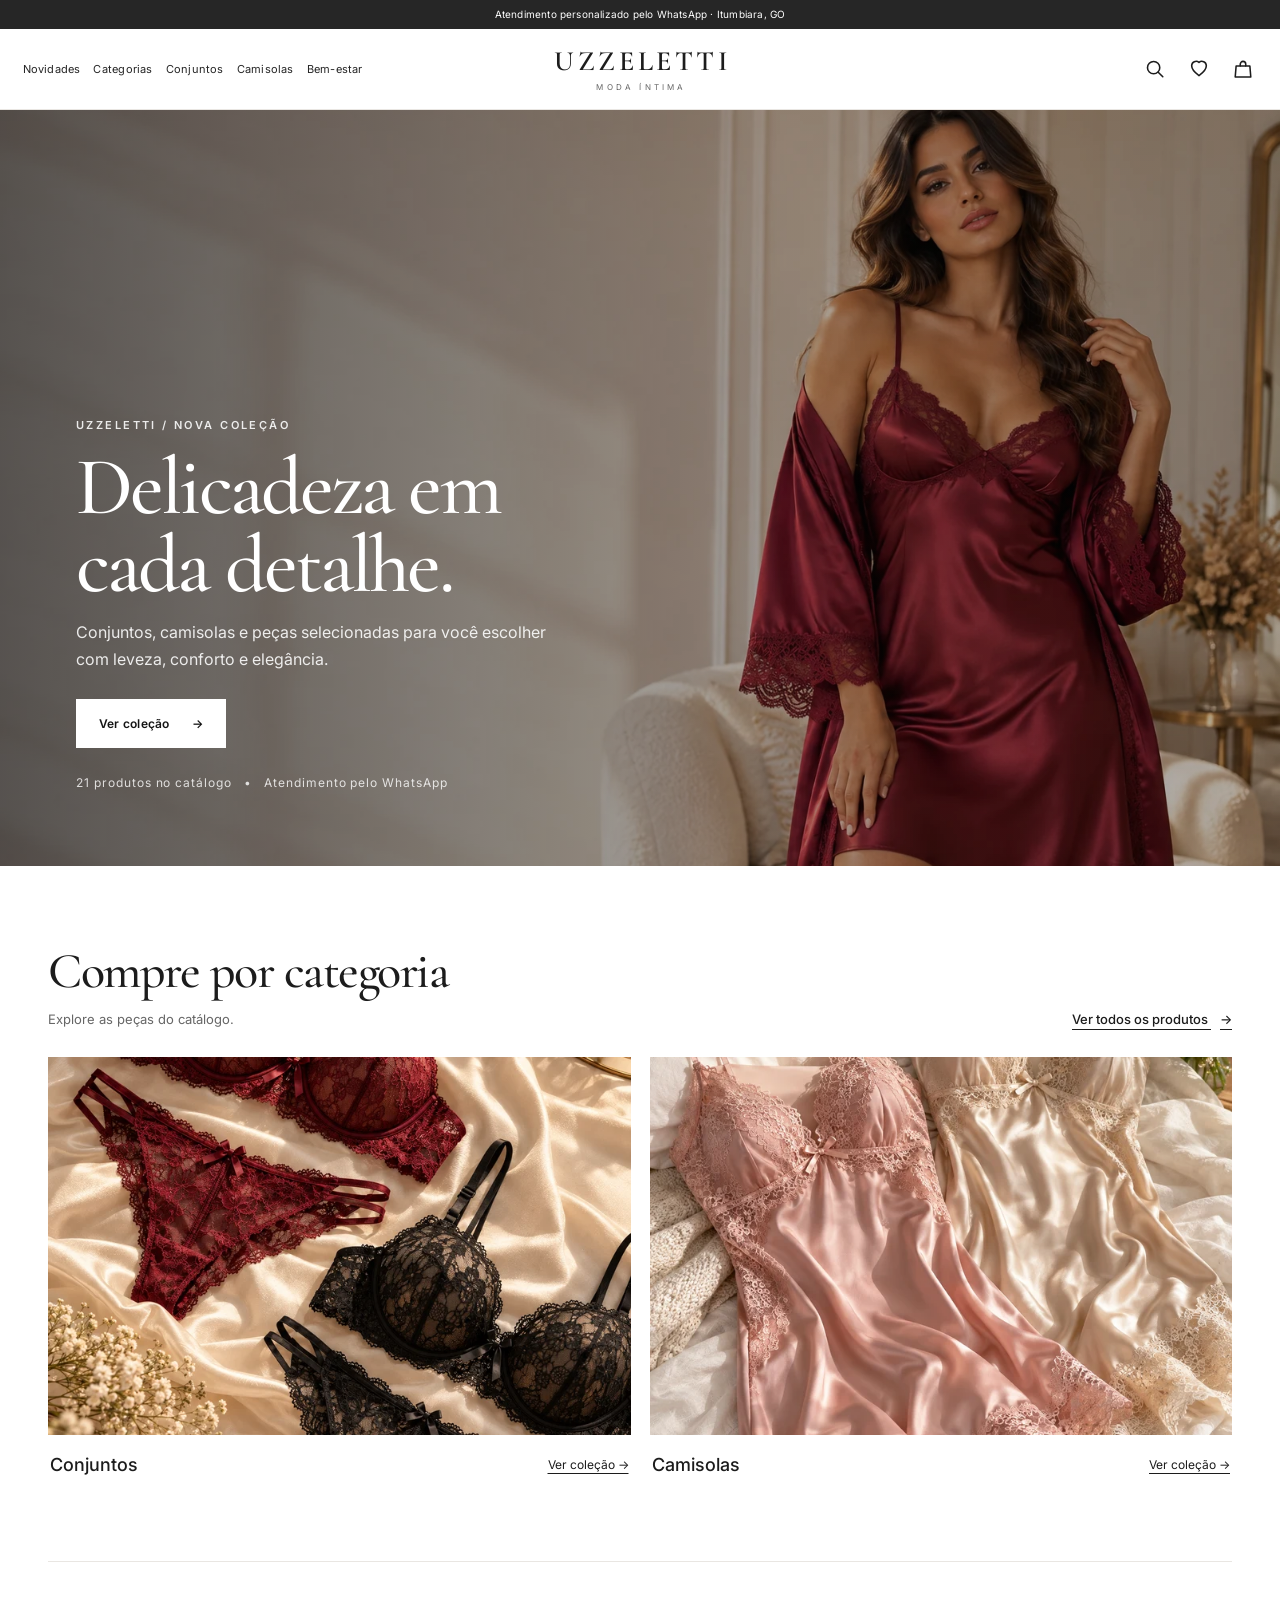
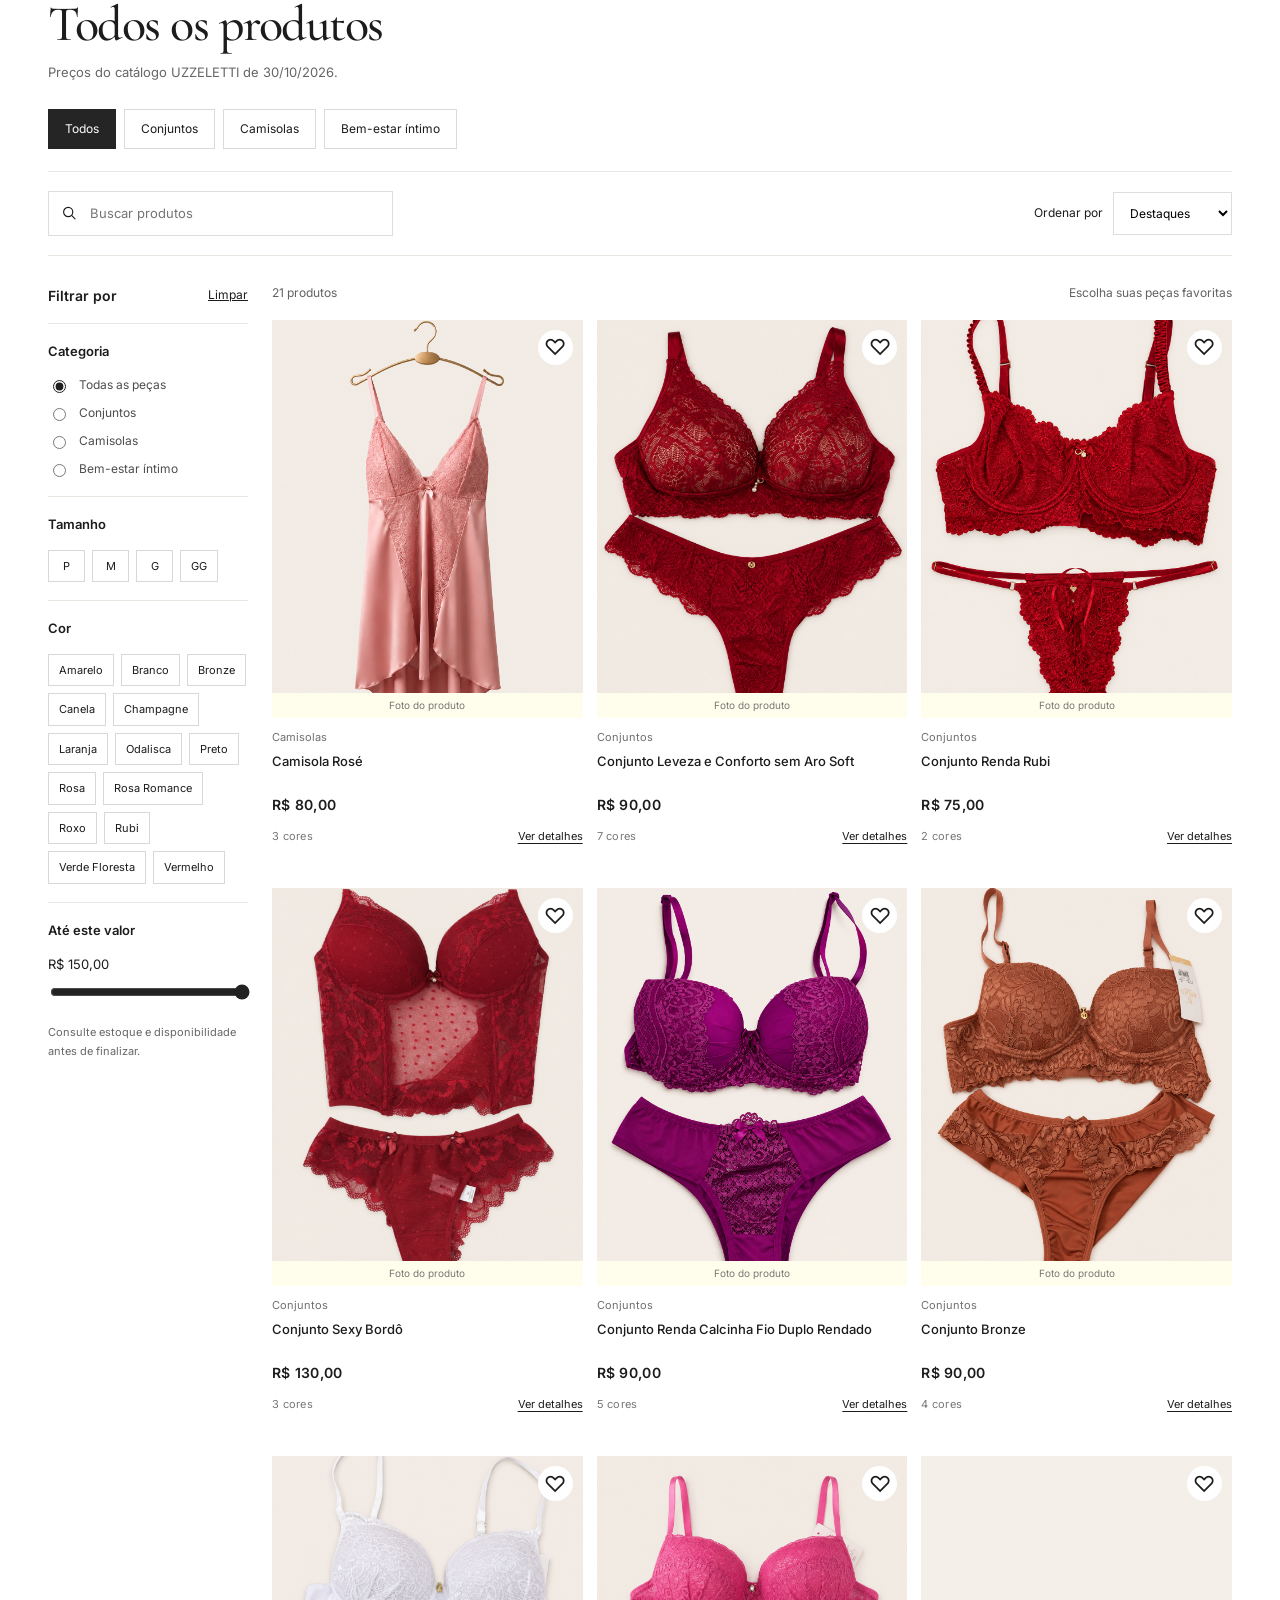
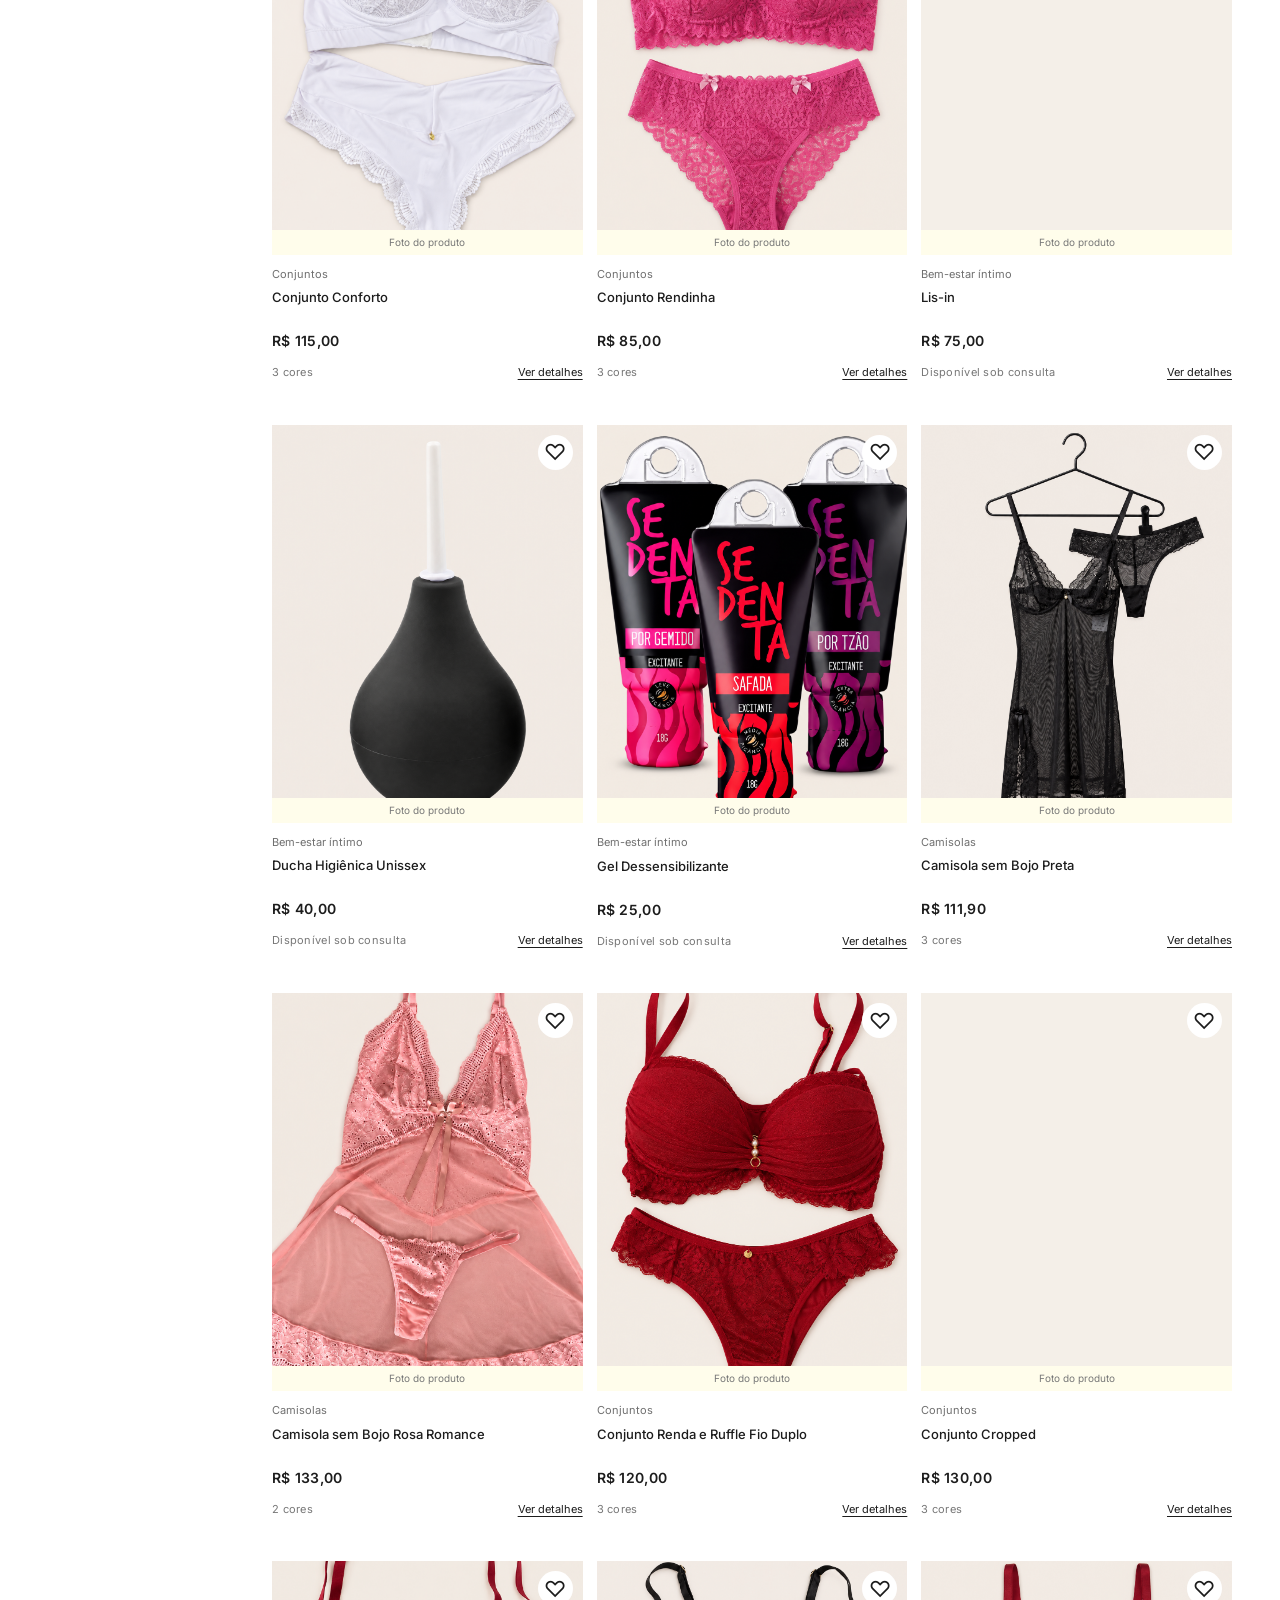
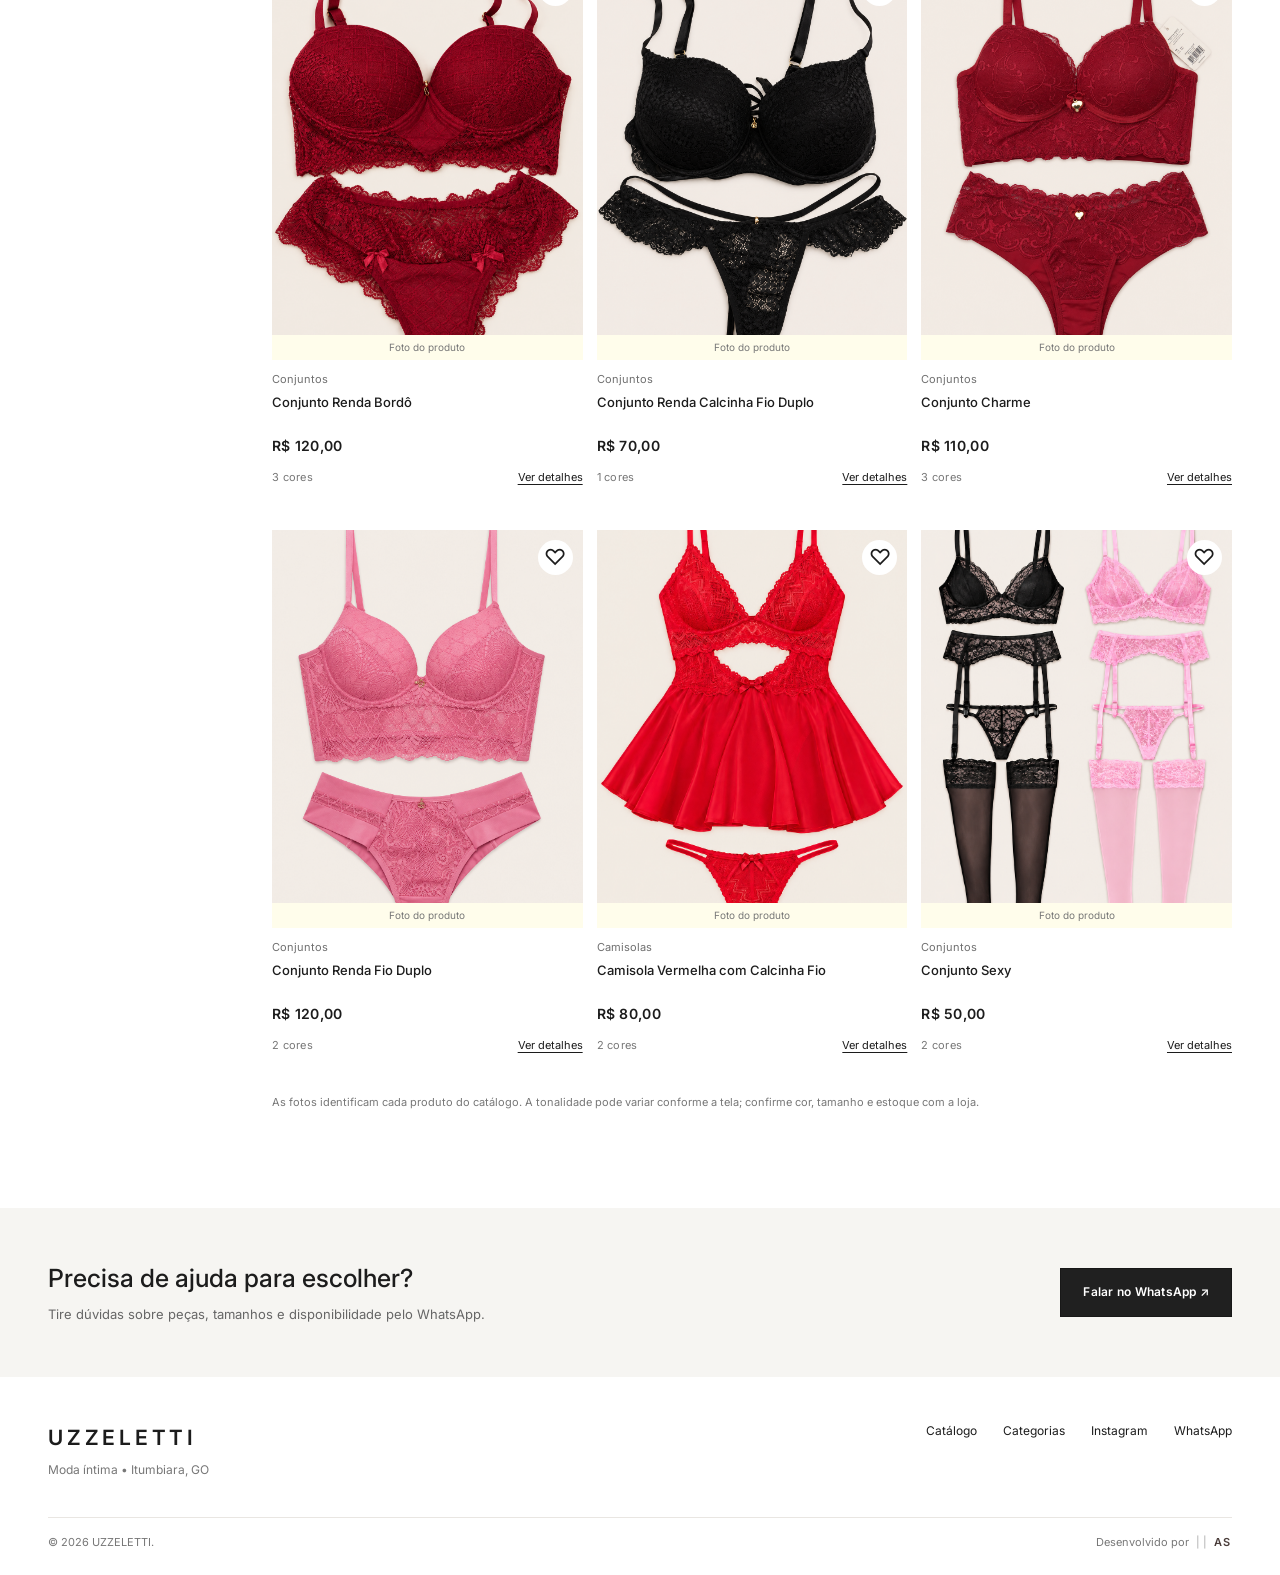
==== index.html @ 4f27e7ac "Restaura favicon da UZZELETTI" ====
<!doctype html>
<html lang="pt-BR">
<head>
  <meta charset="UTF-8" />
  <link rel="icon" href="assets/favicon.svg?v=2" type="image/svg+xml" />
  <meta name="viewport" content="width=device-width, initial-scale=1" />
  <meta name="theme-color" content="#ffffff" />
  <meta name="description" content="UZZELETTI Moda Íntima: conjuntos, camisolas e bem-estar íntimo. Explore a coleção, escolha sua peça e consulte pelo WhatsApp." />
  <title>UZZELETTI | Moda Íntima</title>
  <style>:root{--ink:#1c1c1c;--grey:#666;--line:#e9e6e2;--soft:#f8f7f5;--white:#fff;--wine:#65283b;--sans:Arial,Helvetica,sans-serif;--shadow:0 18px 60px #0002}
*{box-sizing:border-box}html{scroll-behavior:smooth;scroll-padding-top:90px}body{margin:0;color:var(--ink);background:white;font:14px/1.5 var(--sans);-webkit-font-smoothing:antialiased}button,input,select{font:inherit}button{cursor:pointer;color:inherit}a{color:inherit;text-decoration:none}img{display:block;max-width:100%}svg{fill:none;stroke:currentColor;stroke-width:1.7;stroke-linejoin:round;stroke-linecap:round}h1,h2,h3,p{margin-top:0}[hidden]{display:none!important}.skip{position:absolute;left:-9999px;top:0}.skip:focus{z-index:100;left:0;padding:15px;background:white}.wrap{width:calc(100% - 96px);max-width:1390px;margin-inline:auto}.announcement{height:29px;background:#262626;color:white;display:flex;justify-content:center;align-items:center;font-size:10px;letter-spacing:.03em}.header{position:sticky;top:0;z-index:30;background:#fff;border-bottom:1px solid var(--line)}.header-inner{height:77px;width:calc(100% - 88px);max-width:1500px;margin:auto;display:grid;grid-template-columns:minmax(0,1fr) auto minmax(0,1fr);align-items:center;gap:20px}.nav-left{display:flex;align-items:center;gap:22px;white-space:nowrap}.nav-left a{font-size:12px;font-weight:400;color:#252525;transition:color .2s}.nav-left a:hover,.text-link:hover,.footer a:hover{color:var(--wine)}.brand{text-align:center;display:inline-flex;align-items:center;flex-direction:column;justify-content:center;line-height:1}.brand span{font-size:26px;font-weight:600;letter-spacing:.17em;margin-left:.17em}.brand small{font-size:8px;letter-spacing:.4em;margin:8px 0 0 .4em;color:#686868}.header-actions{display:flex;justify-content:flex-end;gap:12px}.icon-button{border:0;background:transparent;width:32px;height:36px;display:grid;place-items:center;position:relative}.icon-button svg{width:22px;height:22px}.counter{position:absolute;right:-3px;top:-3px;border-radius:50%;background:#242424;color:white;font-size:9px;line-height:17px;min-width:17px;height:17px;text-align:center}.menu-toggle,.mobile-menu{display:none}.mobile-menu{padding:12px 23px 22px;box-shadow:0 18px 20px #0001}.mobile-menu a{display:block;padding:13px 2px;border-bottom:1px solid var(--line);font-size:14px}.button{display:inline-flex;justify-content:center;align-items:center;gap:22px;min-height:49px;padding:12px 22px;border:1px solid #181818;background:transparent;font-size:12px;font-weight:600;transition:background .2s,color .2s}.button-primary{background:#202020;color:white}.button-primary:hover{background:#4a4a4a}.button:disabled{opacity:.45;cursor:not-allowed}
/* Clear, retail-focused hero */
.hero{min-height:620px;display:grid;grid-template-columns:57% 43%;background:#f5f3f0}.hero-visual{min-height:620px;position:relative;overflow:hidden}.hero-image{position:absolute;width:100%;height:100%;object-fit:cover;object-position:67% center}.hero-caption{position:absolute;bottom:12px;left:18px;font-size:9px;color:#453c39;background:#fff9;padding:5px 8px}.hero-content{display:flex;flex-direction:column;justify-content:center;align-items:flex-start;padding:55px 12%;background:#f8f6f3}.hero-overline{font-size:11px;color:#5e5b57;letter-spacing:.13em;font-weight:600}.hero h1{font-size:clamp(37px,4vw,63px);font-weight:500;letter-spacing:-.035em;line-height:1.1;margin:20px 0 15px}.hero p{max-width:330px;font-size:15px;line-height:1.8;color:#444;margin:0 0 31px}.hero-meta{margin-top:60px;color:#777;font-size:11px;letter-spacing:.04em}.hero-meta span{padding:0 8px}
/* category cards */
.collections{padding-top:75px;padding-bottom:78px}.section-heading{display:flex;align-items:flex-end;justify-content:space-between;gap:18px;margin:0 0 27px}.section-heading h2{font-size:29px;line-height:1.2;letter-spacing:-.025em;font-weight:550;margin:0}.section-heading p{font-size:13px;line-height:1.6;color:var(--grey);margin:8px 0 0}.text-link{font-size:13px;font-weight:500;text-decoration:underline;text-underline-offset:5px;white-space:nowrap}.text-link span{margin-left:9px}.collection-grid{display:grid;grid-template-columns:1fr 1fr;gap:19px}.collection-photo{aspect-ratio:1.54;background:var(--soft);overflow:hidden}.collection-photo img{width:100%;height:100%;object-fit:cover;transition:transform .4s}.collection-card:hover img{transform:scale(1.015)}.collection-bottom{display:flex;justify-content:space-between;align-items:center;padding:16px 2px 5px;gap:10px}.collection-bottom strong{font-size:18px;font-weight:500}.collection-bottom span{font-size:12px;text-decoration:underline;text-underline-offset:4px}
/* catalog */
.catalog-section{padding-top:32px;padding-bottom:96px;border-top:1px solid var(--line)}.catalog-title{margin:0 0 26px}.category-shortcuts{display:flex;gap:8px;align-items:center;flex-wrap:wrap;margin-bottom:22px}.category-shortcuts a{padding:10px 16px;border:1px solid #d9d9d9;font-size:12px;transition:.2s}.category-shortcuts a:hover,.category-shortcuts a.active{border-color:#252525;background:#252525;color:white}.catalog-tools{padding:19px 0;display:flex;align-items:center;gap:10px;border-top:1px solid var(--line);border-bottom:1px solid var(--line);margin-bottom:25px}.search-field{display:flex;align-items:center;gap:11px;border:1px solid #ddd;background:white;max-width:345px;width:100%;padding:0 12px}.search-field svg{width:18px;height:18px}.search-field input{width:100%;border:0;outline:0;height:43px;font-size:13px;background:transparent;min-width:0}.filter-toggle{display:none;padding:10px 14px;border:1px solid #ddd;background:white;white-space:nowrap}.filter-toggle>span:last-child{margin-left:6px}.sort-control{display:flex;gap:10px;align-items:center;margin-left:auto;font-size:12px;white-space:nowrap}.sort-control select{background:white;border:1px solid #ddd;padding:12px;font-size:12px;max-width:175px}.catalog-body{display:grid;grid-template-columns:200px minmax(0,1fr);gap:39px}.filter-sidebar{padding-top:4px}.filter-heading{font-size:14px;font-weight:600;margin-bottom:17px;display:flex;justify-content:space-between}.filter-heading button{border:0;padding:0;background:transparent;text-decoration:underline;font-size:12px;font-weight:normal}.filter-block{padding:18px 0;border-top:1px solid var(--line)}.filter-block>strong{display:block;margin-bottom:15px;font-size:13px;font-weight:600}.filter-options{display:grid;gap:10px}.filter-options label{display:flex;align-items:center;gap:10px;font-size:12px;color:#4d4d4d;cursor:pointer}.filter-options input{accent-color:#1f1f1f}.size-options,.color-options{display:flex;gap:7px;flex-wrap:wrap}.size-chip,.color-chip{background:white;border:1px solid #d8d8d8;padding:7px 10px;font-size:11px;min-width:37px}.size-chip:hover,.color-chip:hover,.size-chip.selected,.color-chip.selected{border-color:#1c1c1c;background:#1c1c1c;color:white}.range-meta{display:block;margin:0 0 7px;font-size:13px}.filter-block input[type=range]{width:100%;accent-color:#222}.filter-note{font-size:11px;color:var(--grey);line-height:1.7}.results-info{display:flex;justify-content:space-between;align-items:center;margin:3px 0 18px;color:#626262;font-size:12px}.product-grid{display:grid;grid-template-columns:repeat(4,minmax(0,1fr));gap:40px 14px}.product-card{min-width:0}.product-image{position:relative;aspect-ratio:.78;overflow:hidden;background:#f3f0ed}.product-image>img{display:block;width:100%;height:100%;object-fit:cover;transition:transform .35s}.product-card:hover .product-image>img{transform:scale(1.025)}.product-label{position:absolute;top:12px;left:12px;background:#fff;color:#333;padding:6px 8px;font-size:10px;font-weight:500}.heart-btn{position:absolute;right:10px;top:10px;border:0;background:white;border-radius:50%;font-size:22px;width:35px;height:35px;line-height:1;display:grid;place-items:center}.heart-btn.active{color:#941e44}.photo-mark{position:absolute;bottom:0;left:0;right:0;text-align:center;background:#fffdeb;color:#777;font-size:10px;padding:5px}.quick-cta{position:absolute;left:10px;right:10px;bottom:29px;padding:12px 5px;background:#fff;color:#252525;border:1px solid #ddd;font-weight:500;font-size:11px;opacity:0;transform:translateY(10px);transition:.22s}.product-card:hover .quick-cta,.quick-cta:focus-visible{opacity:1;transform:none}.product-info{padding-top:11px}.product-info small{display:block;text-transform:none;color:#6f6f6f;font-size:11px}.product-info h3{font-size:13px;font-weight:500;line-height:1.5;margin:6px 0 4px;min-height:38px}.price{font-size:14px;font-weight:600}.product-meta{display:flex;flex-wrap:wrap;align-items:center;justify-content:space-between;gap:6px;margin-top:9px}.product-meta span{font-size:11px;color:#777}.product-meta button{background:none;border:0;padding:4px 0;text-decoration:underline;font-size:11px;text-underline-offset:3px}.image-disclaimer{font-size:11px;line-height:1.7;color:#777;margin:35px 0 0}.no-results{grid-column:1/-1;text-align:center;background:#fafafa;padding:60px 10px}.no-results strong{font-size:18px}.no-results p{margin-top:9px;color:#777}.no-results button{background:white;border:1px solid #333;padding:11px 15px;font-size:12px}
/* small service/footer */
.simple-service{background:#f6f5f2;padding:52px 0}.service-inner{display:flex;align-items:center;justify-content:space-between;gap:20px}.service-inner h2{font-size:25px;font-weight:500;margin:0 0 8px}.service-inner p{margin:0;color:#666;font-size:13px}.footer{padding-top:45px;background:white}.footer-main{display:flex;justify-content:space-between;gap:22px;padding-bottom:38px}.footer-brand{font-weight:600;letter-spacing:.18em;font-size:21px}.footer-main p{color:#777;font-size:12px;margin:8px 0 0}.footer-links{display:flex;gap:26px;align-items:flex-start;font-size:12px}.footer-bottom{border-top:1px solid var(--line);padding:16px 0 24px;display:flex;justify-content:space-between;gap:12px;color:#777;font-size:11px}.footer-credit a{font-weight:600;letter-spacing:.14em;color:#4a3d3a}.footer-credit a:hover{text-decoration:underline}.footer-credit-mark{padding:0 4px;color:#aaa}.bottom-nav{display:none}
/* drawers, modal and feedback */
.no-scroll{overflow:hidden}.overlay{position:fixed;inset:0;z-index:50;background:#0008}.drawer{position:fixed;z-index:51;right:0;top:0;bottom:0;width:min(440px,100%);background:#fff;display:flex;flex-direction:column;box-shadow:var(--shadow)}.drawer-top{border-bottom:1px solid var(--line);padding:25px;display:flex;align-items:center;justify-content:space-between}.drawer-top h2{font-size:23px;font-weight:500;margin:0}.close-button{width:38px;height:38px;background:transparent;border:0;font-size:27px}.drawer-content{overflow:auto;flex:1;padding:18px 25px}.drawer-footer{padding:20px 25px 24px;border-top:1px solid var(--line)}.drawer-footer .button{width:100%}.drawer-help{font-size:11px;line-height:1.6;color:var(--grey);margin:5px 0 13px}.drawer-empty{padding:55px 0;text-align:center}.drawer-empty b{font-size:17px;font-weight:500}.drawer-empty p{font-size:13px;color:var(--grey);margin-top:9px}.favorite-row,.cart-row{display:grid;grid-template-columns:70px 1fr;gap:12px;align-items:start;border-bottom:1px solid var(--line);padding:14px 0}.favorite-row img,.cart-row>img{width:70px;height:86px;object-fit:cover}.favorite-row strong,.cart-details strong{font-size:13px;line-height:1.45;display:block;font-weight:550}.favorite-row p{margin:6px 0;font-size:13px}.favorite-row button,.text-button{background:none;border:0;padding:5px 8px 5px 0;text-decoration:underline;font-size:11px}.cart-row{grid-template-columns:18px 70px 1fr;gap:11px}.cart-row input{margin-top:9px;accent-color:#222}.cart-details small{display:block;color:#777;font-size:11px;margin:4px 0}.cart-details>span{font-size:13px;font-weight:600}.cart-actions{display:flex;gap:15px;align-items:center;margin-top:11px;justify-content:space-between}.qty-controls{display:inline-flex;border:1px solid #ddd;align-items:center}.qty-controls button{width:28px;height:27px;border:0;background:white;font-size:16px}.qty-controls span{font-size:12px;padding:0 3px}.summary{display:flex;align-items:center;justify-content:space-between;font-size:12px;margin:0 0 13px}.summary b{font-size:17px}.modal-layer{position:fixed;inset:0;z-index:60;background:#0009;display:grid;place-items:center;padding:20px;overflow:auto}.modal-card{background:#fff;width:min(860px,100%);max-height:calc(100vh - 40px);position:relative;overflow:auto;box-shadow:var(--shadow)}.modal-close{position:absolute;right:11px;top:11px;z-index:5;background:white;border:0;font-size:28px;width:40px;height:40px}.detail-modal{display:grid;grid-template-columns:48% 52%}.detail-image{position:relative;min-height:450px;background:#f6f5f3}.detail-image img{width:100%;height:100%;object-fit:cover;position:absolute;inset:0}.detail-image span{position:absolute;bottom:0;left:0;right:0;background:#fffe;color:#666;text-align:center;font-size:10px;padding:7px}.detail-info{padding:47px 36px}.detail-info>small{color:#888;font-size:11px}.detail-info h2{font-size:25px;font-weight:500;line-height:1.3;margin:13px 0 9px}.detail-price{font-size:21px}.detail-info p{font-size:13px;color:#666;line-height:1.7;margin:17px 0}.detail-field{margin-top:20px}.detail-field strong{display:block;font-size:12px;font-weight:600;margin:0 0 10px}.option-row{display:flex;flex-wrap:wrap;gap:7px}.option-row button{padding:9px 11px;border:1px solid #d8d8d8;background:white;font-size:11px;min-width:43px}.option-row button.selected{border-color:#242424;background:#242424;color:white}.detail-quantity{display:flex;gap:18px;align-items:center;margin-top:25px}.detail-quantity label{font-size:12px}.detail-quantity input{width:85px;padding:10px;border:1px solid #ddd}.detail-add{margin-top:16px;width:100%}.detail-note{font-size:11px!important;color:#777!important}.simple-link{font-size:11px;text-decoration:underline}.toast{position:fixed;z-index:90;bottom:24px;left:50%;transform:translate(-50%,20px);padding:13px 23px;background:#222;color:white;opacity:0;pointer-events:none;transition:.22s;box-shadow:var(--shadow);font-size:12px;text-align:center}.toast.show{opacity:1;transform:translate(-50%,0)}
@media(max-width:1280px){.nav-left{gap:13px}.nav-left a{font-size:11px}.header-inner{width:calc(100% - 45px)}.product-grid{grid-template-columns:repeat(3,minmax(0,1fr))}.catalog-body{gap:24px}}
@media(max-width:880px){.wrap{width:calc(100% - 44px)}.header-inner{height:68px;grid-template-columns:1fr auto 1fr}.menu-toggle{display:grid}.nav-left{display:none}.mobile-menu:not([hidden]){display:block}.hero{grid-template-columns:1fr 1fr;min-height:490px}.hero-visual{min-height:490px}.hero-content{padding:35px 9%}.hero-meta{margin-top:33px}.hero h1{font-size:43px}.hero p{font-size:14px}.product-grid{grid-template-columns:repeat(3,minmax(0,1fr));gap:27px 10px}.catalog-body{display:block}.filter-toggle{display:flex;align-items:center;justify-content:center}.filter-sidebar{display:none;border:1px solid var(--line);margin-bottom:20px;padding:15px 20px}.filter-sidebar.open{display:block}.filter-options{grid-template-columns:1fr 1fr}.filter-block{padding:13px 0}}
@media(max-width:620px){html{scroll-padding-top:72px}.wrap{width:calc(100% - 28px)}.announcement{font-size:9px;min-height:26px;height:auto;padding:6px;text-align:center}.header-inner{height:61px;width:calc(100% - 18px);gap:1px}.brand span{font-size:18px;letter-spacing:.13em}.brand small{font-size:6px;letter-spacing:.27em;margin-top:5px}.header-actions{gap:1px}.icon-button{width:29px}.icon-button svg{width:21px;height:21px}.header-actions #search-action{display:none}.hero{display:flex;flex-direction:column;min-height:0}.hero-visual{min-height:0;width:100%;aspect-ratio:5/4}.hero-image{position:absolute;object-position:75% center}.hero-content{padding:38px 22px 46px;align-items:flex-start}.hero-overline{font-size:10px}.hero h1{font-size:39px;margin:12px 0}.hero p{margin-bottom:20px;font-size:13px}.hero-meta{margin-top:24px;font-size:10px}.collections{padding:45px 0 50px}.section-heading h2{font-size:23px}.section-heading p{font-size:12px}.section-heading .text-link{font-size:11px}.collection-grid{gap:10px}.collection-photo{aspect-ratio:1/1.3}.collection-bottom{display:block;padding-top:11px}.collection-bottom strong{font-size:15px;display:block}.collection-bottom span{display:block;font-size:11px;margin-top:3px}.catalog-section{padding-top:30px;padding-bottom:60px}.catalog-title h2{font-size:25px}.category-shortcuts{gap:7px;flex-wrap:nowrap;overflow-x:auto;padding-bottom:7px;margin-bottom:15px}.category-shortcuts a{white-space:nowrap;font-size:11px;padding:9px 12px}.catalog-tools{padding:13px 0;gap:9px;flex-wrap:wrap}.search-field{max-width:none;flex:1 0 100%}.filter-toggle{flex:1}.sort-control{flex:1;gap:0}.sort-control>span{display:none}.sort-control select{width:100%;max-width:none}.results-info{font-size:11px}.results-info>span:last-child{display:none}.product-grid{grid-template-columns:repeat(2,minmax(0,1fr));gap:29px 9px}.product-image{aspect-ratio:.77}.product-info{padding-top:8px}.product-info h3{font-size:12px;min-height:38px}.product-info small{font-size:10px}.price{font-size:13px}.heart-btn{width:30px;height:30px;top:6px;right:6px;font-size:18px}.product-label{top:6px;left:6px;font-size:8px;padding:5px}.quick-cta{opacity:1;transform:none;left:5px;right:5px;bottom:24px;padding:8px 2px;font-size:9px}.photo-mark{font-size:8px;padding:4px}.product-meta span{display:none}.product-meta button{font-size:10px}.simple-service{padding:35px 0}.service-inner{display:block}.service-inner h2{font-size:21px}.service-inner .button{margin-top:20px}.footer{padding-top:35px}.footer-main{display:block;padding-bottom:30px}.footer-links{gap:13px;flex-wrap:wrap;margin-top:18px}.footer-bottom{flex-direction:column;gap:6px;padding-bottom:90px}.bottom-nav{position:fixed;bottom:0;left:0;right:0;z-index:25;display:grid;grid-template-columns:repeat(4,1fr);background:#fff;border-top:1px solid var(--line);padding:7px 0 max(7px,env(safe-area-inset-bottom))}.bottom-nav a,.bottom-nav button{border:0;background:transparent;height:49px;display:flex;flex-direction:column;align-items:center;justify-content:center;gap:2px;font-size:10px}.bottom-nav svg{width:20px;height:20px}.drawer-top,.drawer-content,.drawer-footer{padding-left:17px;padding-right:17px}.detail-modal{display:block}.detail-image{height:300px;min-height:0}.detail-info{padding:24px 22px}.detail-info h2{font-size:21px}.modal-layer{padding:8px}.modal-card{max-height:calc(100vh - 16px)}.toast{bottom:79px;max-width:calc(100% - 20px)}}
@media(prefers-reduced-motion:reduce){*,*:before,*:after{scroll-behavior:auto!important;transition:none!important}}
</style>

  <link rel="preconnect" href="https://fonts.googleapis.com">
  <link rel="preconnect" href="https://fonts.gstatic.com" crossorigin>
  <link href="https://fonts.googleapis.com/css2?family=Inter:wght@400;500;600;700&family=Cormorant+Garamond:wght@400;500;600;700&display=swap" rel="stylesheet">
  <style>
    :root{--sans:'Inter',Arial,Helvetica,sans-serif;--display:'Cormorant Garamond',Georgia,serif;--hero-height:min(84vh,900px)}
    body,button,input,select,textarea{font-family:var(--sans)!important}
    .brand span,.section-heading h2,.hero h1,.product-name,.quick-title,.panel-title,.footer-brand span{font-family:var(--display)!important}
    .brand span{font-size:28px;letter-spacing:.13em;font-weight:600}
    .header-inner{height:80px}
    .nav-left a,.mobile-menu a,.button,.product-meta,.price,.product-subtitle,.hero-overline,.hero-meta,.announcement{letter-spacing:.02em}
    .hero{position:relative;display:block!important;min-height:var(--hero-height)!important;background:#111;overflow:hidden}
    .hero-visual{position:absolute!important;inset:0;min-height:100%!important}
    .hero-image{position:absolute!important;inset:0!important;width:100%!important;height:100%!important;object-fit:cover!important;object-position:center 30%!important;filter:brightness(.78)}
    .hero::after{content:'';position:absolute;inset:0;background:linear-gradient(90deg,rgba(13,11,12,.58) 0%,rgba(13,11,12,.34) 34%,rgba(13,11,12,.16) 58%,rgba(13,11,12,.12) 100%);z-index:1}
    .hero-content{position:relative;z-index:2;min-height:var(--hero-height)!important;max-width:620px;padding:clamp(120px,14vw,160px) 0 clamp(48px,7vw,74px) clamp(36px,7vw,76px)!important;background:transparent!important;color:#fff!important;justify-content:flex-end!important}
    .hero-overline{color:rgba(255,255,255,.88)!important;font-size:11px!important;letter-spacing:.22em!important;text-transform:uppercase}
    .hero h1{font-size:clamp(54px,6.4vw,92px)!important;line-height:.95!important;letter-spacing:-.035em!important;font-weight:500!important;margin:16px 0 14px!important;max-width:12ch}
    .hero p{max-width:470px!important;font-size:16px!important;line-height:1.7!important;color:rgba(255,255,255,.88)!important;margin:0 0 26px!important}
    .hero .button-primary{background:#fff!important;color:#141414!important;border-color:#fff!important;font-weight:600!important}
    .hero .button-primary:hover{background:#f0ece7!important;border-color:#f0ece7!important}
    .hero-meta{margin-top:26px!important;color:rgba(255,255,255,.8)!important;font-size:12px!important;letter-spacing:.08em!important}
    .hero-caption{position:absolute;z-index:2;right:28px;bottom:24px;color:rgba(255,255,255,.72)!important;background:rgba(0,0,0,.16);backdrop-filter:blur(3px);padding:8px 12px;border-radius:99px;font-size:10px;letter-spacing:.08em;text-transform:uppercase}
    .section-heading h2{font-size:clamp(34px,4vw,50px);font-weight:500;letter-spacing:-.03em}
    .product-name{font-size:28px;font-weight:500;line-height:1.02}
    /* Fundo editorial uniforme sem alterar as cores originais das peças. */
    .product-image,.detail-image{background:#f4efe8!important}
    .product-image>img,.detail-image img{background:#f4efe8}
    @media (max-width: 900px){
      :root{--hero-height:74svh}
      .brand span{font-size:24px}
      .hero-content{padding:92px 22px 34px 22px!important;max-width:100%}
      .hero h1{font-size:clamp(42px,13vw,64px)!important;max-width:9.5ch}
      .hero p{max-width:310px!important;font-size:14px!important}
      .hero-image{object-position:center 24%!important}
      .hero-caption{right:16px;bottom:16px;font-size:9px;padding:7px 10px}
    }
  </style>

  <style>.hero-caption{display:none!important}</style>
</head>
<body>
  <a class="skip" href="#conteudo">Pular para o conteúdo</a>
  <div class="announcement">Atendimento personalizado pelo WhatsApp · Itumbiara, GO</div>
  <header class="header" id="inicio">
    <div class="header-inner">
      <button class="icon-button menu-toggle" id="menu-toggle" aria-label="Abrir menu" aria-expanded="false"><svg viewBox="0 0 24 24"><path d="M4 7h16M4 12h16M4 17h16"/></svg></button>
      <nav class="nav-left" aria-label="Navegação principal"><a href="#catalogo">Novidades</a><a href="#colecoes">Categorias</a><a href="#catalogo" data-category-nav="conjuntos">Conjuntos</a><a href="#catalogo" data-category-nav="camisolas">Camisolas</a><a href="#catalogo" data-category-nav="bem-estar">Bem-estar</a></nav>
      <a href="#inicio" class="brand" aria-label="UZZELETTI início"><span>UZZELETTI</span><small>MODA ÍNTIMA</small></a>
      <div class="header-actions">
        <button class="icon-button" id="search-action" title="Buscar" aria-label="Pesquisar produtos"><svg viewBox="0 0 24 24"><circle cx="10.5" cy="10.5" r="6.7"/><path d="m15.5 15.5 5 5"/></svg></button>
        <button class="icon-button" data-panel="favorites" title="Favoritos" aria-label="Abrir favoritos"><svg viewBox="0 0 24 24"><path d="M20 8.5c0 5-8 10.7-8 10.7S4 13.5 4 8.5a4.9 4.9 0 0 1 8-3.7 4.9 4.9 0 0 1 8 3.7Z"/></svg><span class="counter" id="favorite-count" hidden>0</span></button>
        <button class="icon-button" data-panel="bag" title="Sacola" aria-label="Abrir sacola"><svg viewBox="0 0 24 24"><path d="M4.5 8.7h15l1 12h-17l1-12ZM9 9V6.7a3 3 0 0 1 6 0V9"/></svg><span class="counter" id="bag-count" hidden>0</span></button>
      </div>
    </div>
    <nav class="mobile-menu" id="mobile-menu" hidden aria-label="Menu para celular"><a href="#inicio">Início</a><a href="#catalogo">Novidades</a><a href="#colecoes">Categorias</a><a href="#catalogo" data-category-nav="conjuntos">Conjuntos</a><a href="#catalogo" data-category-nav="camisolas">Camisolas</a><a href="#catalogo" data-category-nav="bem-estar">Bem-estar íntimo</a><a href="#contato">Atendimento</a></nav>
  </header>
  <main id="conteudo">
    <section class="hero" aria-label="Coleção UZZELETTI">
      <div class="hero-visual"><img class="hero-image" src="[data-uri]" alt="Campanha ilustrativa com modelo adulta usando camisola de cetim vinho" width="1536" height="1024"/><span class="hero-caption">Foto de campanha ilustrativa</span></div>
      <div class="hero-content"><span class="hero-overline">UZZELETTI / NOVA COLEÇÃO</span><h1>Delicadeza em cada detalhe.</h1><p>Conjuntos, camisolas e peças selecionadas para você escolher com leveza, conforto e elegância.</p><a class="button button-primary" href="#catalogo">Ver coleção <span aria-hidden="true">→</span></a><div class="hero-meta">21 produtos no catálogo <span>•</span> Atendimento pelo WhatsApp</div></div>
    </section>
    <section class="collections wrap" id="colecoes">
      <div class="section-heading"><div><h2>Compre por categoria</h2><p>Explore as peças do catálogo.</p></div><a class="text-link" href="#catalogo">Ver todos os produtos <span>→</span></a></div>
      <div class="collection-grid">
        <a class="collection-card" data-category-nav="conjuntos" href="#catalogo"><div class="collection-photo"><img src="[data-uri]" loading="lazy" alt="Imagem de referência de conjuntos em renda" /></div><div class="collection-bottom"><strong>Conjuntos</strong><span>Ver coleção →</span></div></a>
        <a class="collection-card" data-category-nav="camisolas" href="#catalogo"><div class="collection-photo"><img src="[data-uri]" loading="lazy" alt="Imagem de referência de camisolas de cetim" /></div><div class="collection-bottom"><strong>Camisolas</strong><span>Ver coleção →</span></div></a>
      </div>
    </section>
    <section class="catalog-section wrap" id="catalogo">
      <div class="section-heading catalog-title"><div><h2>Todos os produtos</h2><p>Preços do catálogo UZZELETTI de 30/10/2026.</p></div></div>
      <div class="category-shortcuts"><a href="#catalogo" data-category-nav="all">Todos</a><a href="#catalogo" data-category-nav="conjuntos">Conjuntos</a><a href="#catalogo" data-category-nav="camisolas">Camisolas</a><a href="#catalogo" data-category-nav="bem-estar">Bem-estar íntimo</a></div>
      <div class="catalog-tools"><label class="search-field"><svg viewBox="0 0 24 24" aria-hidden="true"><circle cx="10.5" cy="10.5" r="6.7"/><path d="m15.5 15.5 5 5"/></svg><input id="search-input" type="search" placeholder="Buscar produtos" aria-label="Buscar produtos" autocomplete="off"/></label><button class="filter-toggle" id="filter-toggle" aria-expanded="false">Filtros <span id="filter-indicator"></span><span aria-hidden="true">☷</span></button><label class="sort-control"><span>Ordenar por</span><select id="sort-select" aria-label="Ordenar produtos"><option value="featured">Destaques</option><option value="low">Menor preço</option><option value="high">Maior preço</option><option value="az">Nome A–Z</option></select></label></div>
      <div class="catalog-body"><aside class="filter-sidebar" id="filters" aria-label="Filtros do catálogo"><div class="filter-heading">Filtrar por <button id="clear-filters" type="button">Limpar</button></div><div class="filter-block"><strong>Categoria</strong><div id="category-options" class="filter-options"></div></div><div class="filter-block"><strong>Tamanho</strong><div id="size-options" class="size-options"></div></div><div class="filter-block"><strong>Cor</strong><div id="color-options" class="color-options"></div></div><div class="filter-block"><strong>Até este valor</strong><label class="range-meta"><output id="price-output">R$ 150,00</output></label><input type="range" id="price-filter" min="25" max="150" step="5" value="150" aria-label="Preço máximo"/></div><p class="filter-note">Consulte estoque e disponibilidade antes de finalizar.</p></aside>
      <div class="catalog-results"><div class="results-info"><span id="result-count">21 produtos</span><span>Escolha suas peças favoritas</span></div><div class="product-grid" id="product-grid" aria-live="polite"></div><p class="image-disclaimer">As fotos identificam cada produto do catálogo. A tonalidade pode variar conforme a tela; confirme cor, tamanho e estoque com a loja.</p></div></div>
    </section>
    <section class="simple-service" id="contato"><div class="wrap service-inner"><div><h2>Precisa de ajuda para escolher?</h2><p>Tire dúvidas sobre peças, tamanhos e disponibilidade pelo WhatsApp.</p></div><a class="button button-primary" href="https://wa.me/556493335143?text=Ol%C3%A1%2C%20UZZELETTI!%20Gostaria%20de%20saber%20mais%20sobre%20o%20cat%C3%A1logo." target="_blank" rel="noopener noreferrer">Falar no WhatsApp ↗</a></div></section>
  </main>
  <footer class="footer"><div class="wrap footer-main"><div><a class="footer-brand" href="#inicio">UZZELETTI</a><p>Moda íntima • Itumbiara, GO</p></div><div class="footer-links"><a href="#catalogo">Catálogo</a><a href="#colecoes">Categorias</a><a href="https://www.instagram.com/uzzeleti.modaintima/" target="_blank" rel="noopener noreferrer">Instagram</a><a href="https://wa.me/556493335143" target="_blank" rel="noopener noreferrer">WhatsApp</a></div></div><div class="wrap footer-bottom"><span>© <span id="footer-year">2026</span> UZZELETTI.</span><span class="footer-credit">Desenvolvido por <span class="footer-credit-mark" aria-hidden="true">| |</span> <a href="https://alison-silva-nascimento.github.io/Portifolio/index.html#inicio" target="_blank" rel="noopener noreferrer" aria-label="Abrir portfólio de Alison Silva">AS</a></span></div></footer>
  <nav class="bottom-nav" aria-label="Acesso rápido"><a href="#inicio"><svg viewBox="0 0 24 24"><path d="m3 11 9-8 9 8M5 10v11h14V10"/></svg><span>Início</span></a><a href="#catalogo"><svg viewBox="0 0 24 24"><circle cx="10.5" cy="10.5" r="6.7"/><path d="m15.5 15.5 5 5"/></svg><span>Produtos</span></a><button data-panel="favorites"><svg viewBox="0 0 24 24"><path d="M20 8.5c0 5-8 10.7-8 10.7S4 13.5 4 8.5a4.9 4.9 0 0 1 8-3.7 4.9 4.9 0 0 1 8 3.7Z"/></svg><span>Favoritos</span></button><button data-panel="bag"><svg viewBox="0 0 24 24"><path d="M4.5 8.7h15l1 12h-17l1-12ZM9 9V6.7a3 3 0 0 1 6 0V9"/></svg><span>Sacola</span></button></nav>
  <div id="overlay" class="overlay" hidden></div><aside id="drawer" class="drawer" role="dialog" aria-modal="true" aria-label="Painel lateral" hidden><div class="drawer-top"><div><h2 id="drawer-title">Sua seleção</h2></div><button class="close-button" data-close aria-label="Fechar">×</button></div><div id="drawer-content" class="drawer-content"></div><div id="drawer-footer" class="drawer-footer"></div></aside>
  <div id="modal" class="modal-layer" hidden role="dialog" aria-modal="true" aria-label="Detalhes do produto"><div class="modal-card" id="modal-card"></div></div>
  <div class="toast" id="toast" role="status" aria-live="polite"></div>
  <script>window.UZZ_PRODUCTS = [
  {
    "id": 9,
    "slug": "lis-in",
    "nome": "Lis-in",
    "categoria": "bem-estar",
    "preco": 75.0,
    "tamanhos": [],
    "cores": [],
    "fotoOriginal": "https://uzzeleti.com.br/assets/images/catalog/lis-in.png",
    "imagemLocal": "[data-uri]",
    "destaque": false
  },
  {
    "id": 10,
    "slug": "ducha-higienica-unissex",
    "nome": "Ducha Higiênica Unissex",
    "categoria": "bem-estar",
    "preco": 40.0,
    "tamanhos": [],
    "cores": [],
    "fotoOriginal": "https://uzzeleti.com.br/assets/images/catalog/ducha-higienica-unissex.png",
    "imagemLocal": "[data-uri]",
    "destaque": false
  },
  {
    "id": 11,
    "slug": "gel-dessensibilizante",
    "nome": "Gel Dessensibilizante",
    "categoria": "bem-estar",
    "preco": 25.0,
    "tamanhos": [],
    "cores": [],
    "fotoOriginal": "https://uzzeleti.com.br/assets/images/catalog/gel-dessensibilizante.png",
    "imagemLocal": "[data-uri]",
    "destaque": false
  },
  {
    "id": 34,
    "slug": "camisola-rose-52",
    "nome": "Camisola Rosé",
    "categoria": "camisolas",
    "preco": 80.0,
    "tamanhos": [
      "P",
      "M"
    ],
    "cores": [
      "Rosa",
      "Champagne",
      "Preto"
    ],
    "fotoOriginal": "https://uzzeleti.com.br/assets/images/catalog/incoming-20260922/camisola-rose-52.png",
    "imagemLocal": "[data-uri]",
    "destaque": true
  },
  {
    "id": 35,
    "slug": "camisola-preta-sem-bojo",
    "nome": "Camisola sem Bojo Preta",
    "categoria": "camisolas",
    "preco": 111.9,
    "tamanhos": [
      "GG",
      "M",
      "G"
    ],
    "cores": [
      "Bronze",
      "Preto",
      "Branco"
    ],
    "fotoOriginal": "https://uzzeleti.com.br/assets/images/catalog/incoming-20260922/camisola-preta-sem-bojo.png",
    "imagemLocal": "[data-uri]",
    "destaque": false
  },
  {
    "id": 36,
    "slug": "camisola-rosa-romance",
    "nome": "Camisola sem Bojo Rosa Romance",
    "categoria": "camisolas",
    "preco": 133.0,
    "tamanhos": [
      "P",
      "M",
      "GG"
    ],
    "cores": [
      "Preto",
      "Rosa Romance"
    ],
    "fotoOriginal": "https://uzzeleti.com.br/assets/images/catalog/incoming-20260922/camisola-rosa-romance.png",
    "imagemLocal": "[data-uri]",
    "destaque": false
  },
  {
    "id": 37,
    "slug": "conjunto-leveza-conforto",
    "nome": "Conjunto Leveza e Conforto sem Aro Soft",
    "categoria": "conjuntos",
    "preco": 90.0,
    "tamanhos": [
      "P",
      "M",
      "G",
      "GG"
    ],
    "cores": [
      "Branco",
      "Preto",
      "Canela",
      "Rubi",
      "Roxo",
      "Odalisca",
      "Bronze"
    ],
    "fotoOriginal": "https://uzzeleti.com.br/assets/images/catalog/incoming-20260922/conjunto-leveza-conforto.png",
    "imagemLocal": "[data-uri]",
    "destaque": true
  },
  {
    "id": 38,
    "slug": "conjunto-renda-rubi",
    "nome": "Conjunto Renda Rubi",
    "categoria": "conjuntos",
    "preco": 75.0,
    "tamanhos": [
      "M"
    ],
    "cores": [
      "Rubi",
      "Branco"
    ],
    "fotoOriginal": "https://uzzeleti.com.br/assets/images/catalog/incoming-20260922/conjunto-renda-rubi.png",
    "imagemLocal": "[data-uri]",
    "destaque": true
  },
  {
    "id": 39,
    "slug": "conjunto-renda-rufle",
    "nome": "Conjunto Renda e Ruffle Fio Duplo",
    "categoria": "conjuntos",
    "preco": 120.0,
    "tamanhos": [
      "G"
    ],
    "cores": [
      "Branco",
      "Vermelho",
      "Preto"
    ],
    "fotoOriginal": "https://uzzeleti.com.br/assets/images/catalog/incoming-20260922/conjunto-renda-rufle.png",
    "imagemLocal": "[data-uri]",
    "destaque": false
  },
  {
    "id": 40,
    "slug": "conjunto-sexy-bordo",
    "nome": "Conjunto Sexy Bordô",
    "categoria": "conjuntos",
    "preco": 130.0,
    "tamanhos": [
      "M",
      "G"
    ],
    "cores": [
      "Vermelho",
      "Branco",
      "Preto"
    ],
    "fotoOriginal": "https://uzzeleti.com.br/assets/images/catalog/incoming-20260922/conjunto-sexy-bordo.png",
    "imagemLocal": "[data-uri]",
    "destaque": true
  },
  {
    "id": 41,
    "slug": "conjunto-cropped-verde",
    "nome": "Conjunto Cropped",
    "categoria": "conjuntos",
    "preco": 130.0,
    "tamanhos": [
      "M",
      "G"
    ],
    "cores": [
      "Preto",
      "Verde Floresta",
      "Branco"
    ],
    "fotoOriginal": "https://uzzeleti.com.br/assets/images/catalog/incoming-20260922/conjunto-cropped-verde.png",
    "imagemLocal": "[data-uri]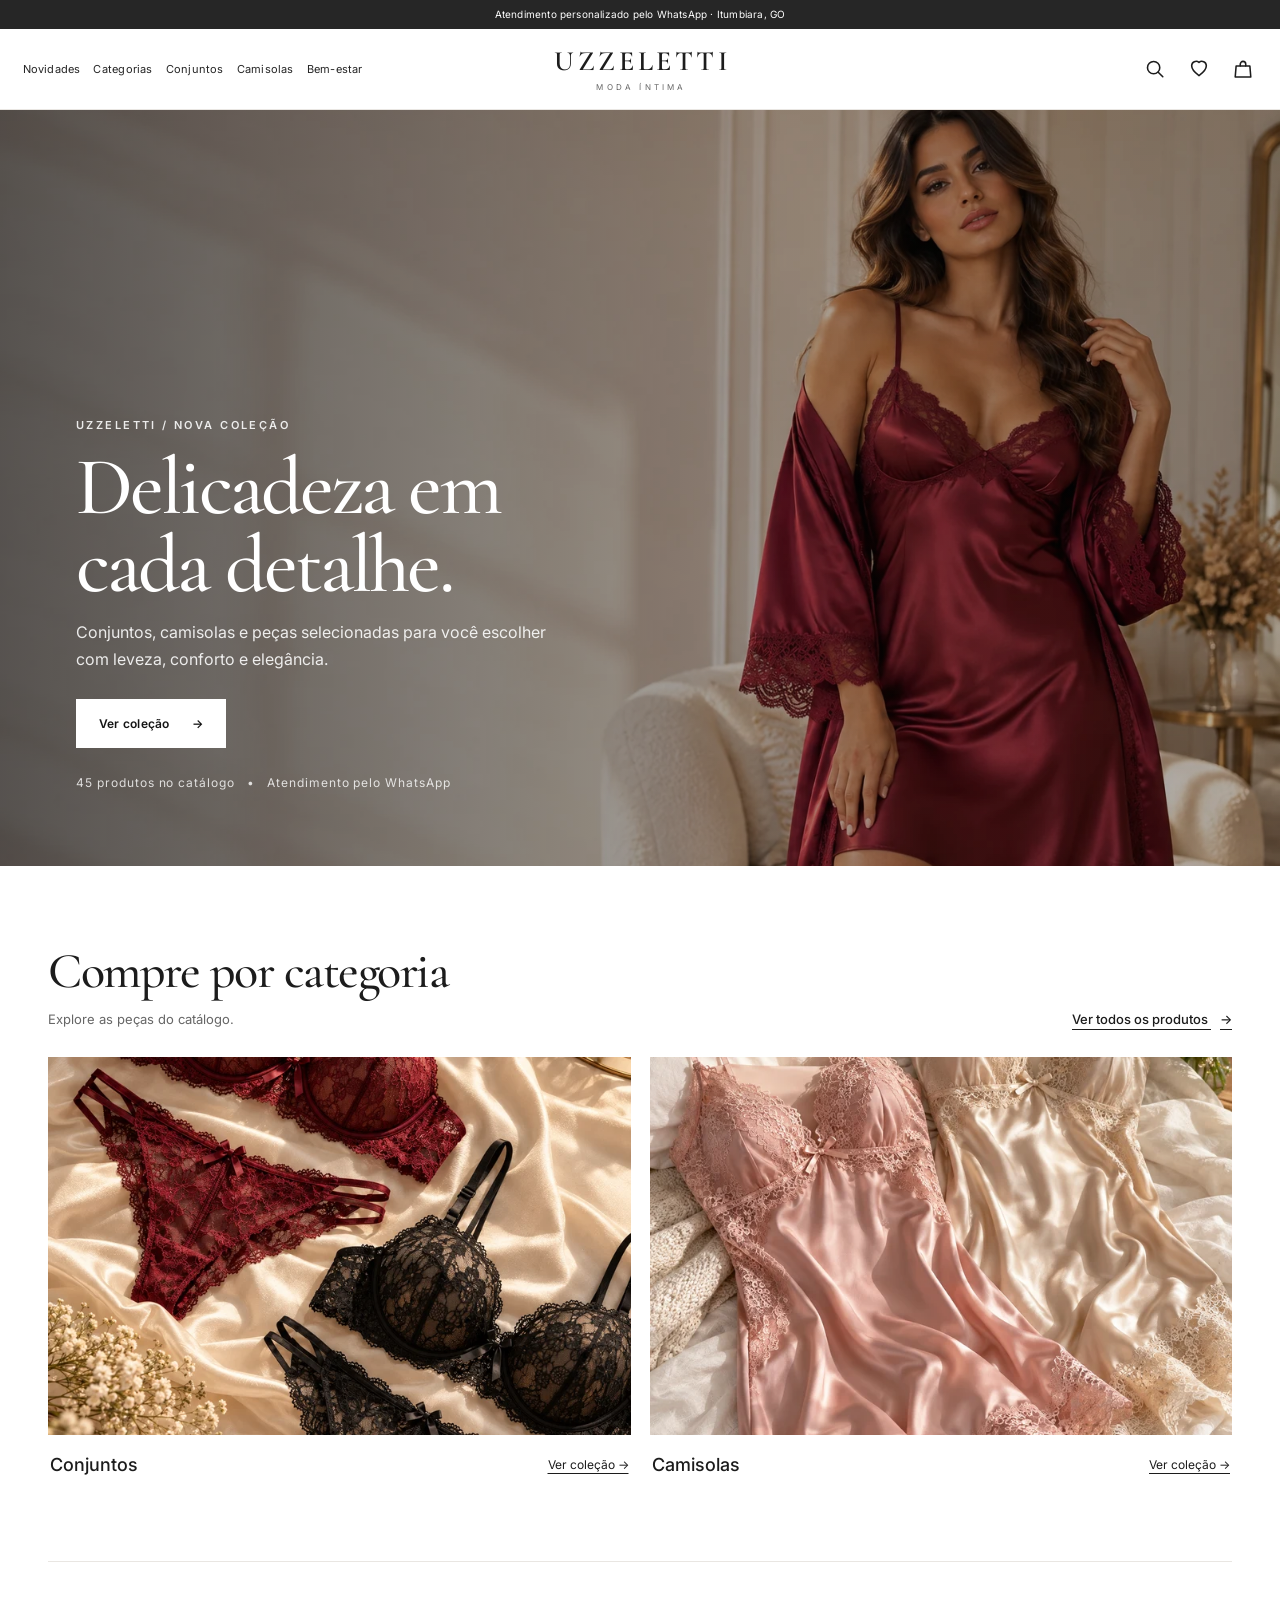
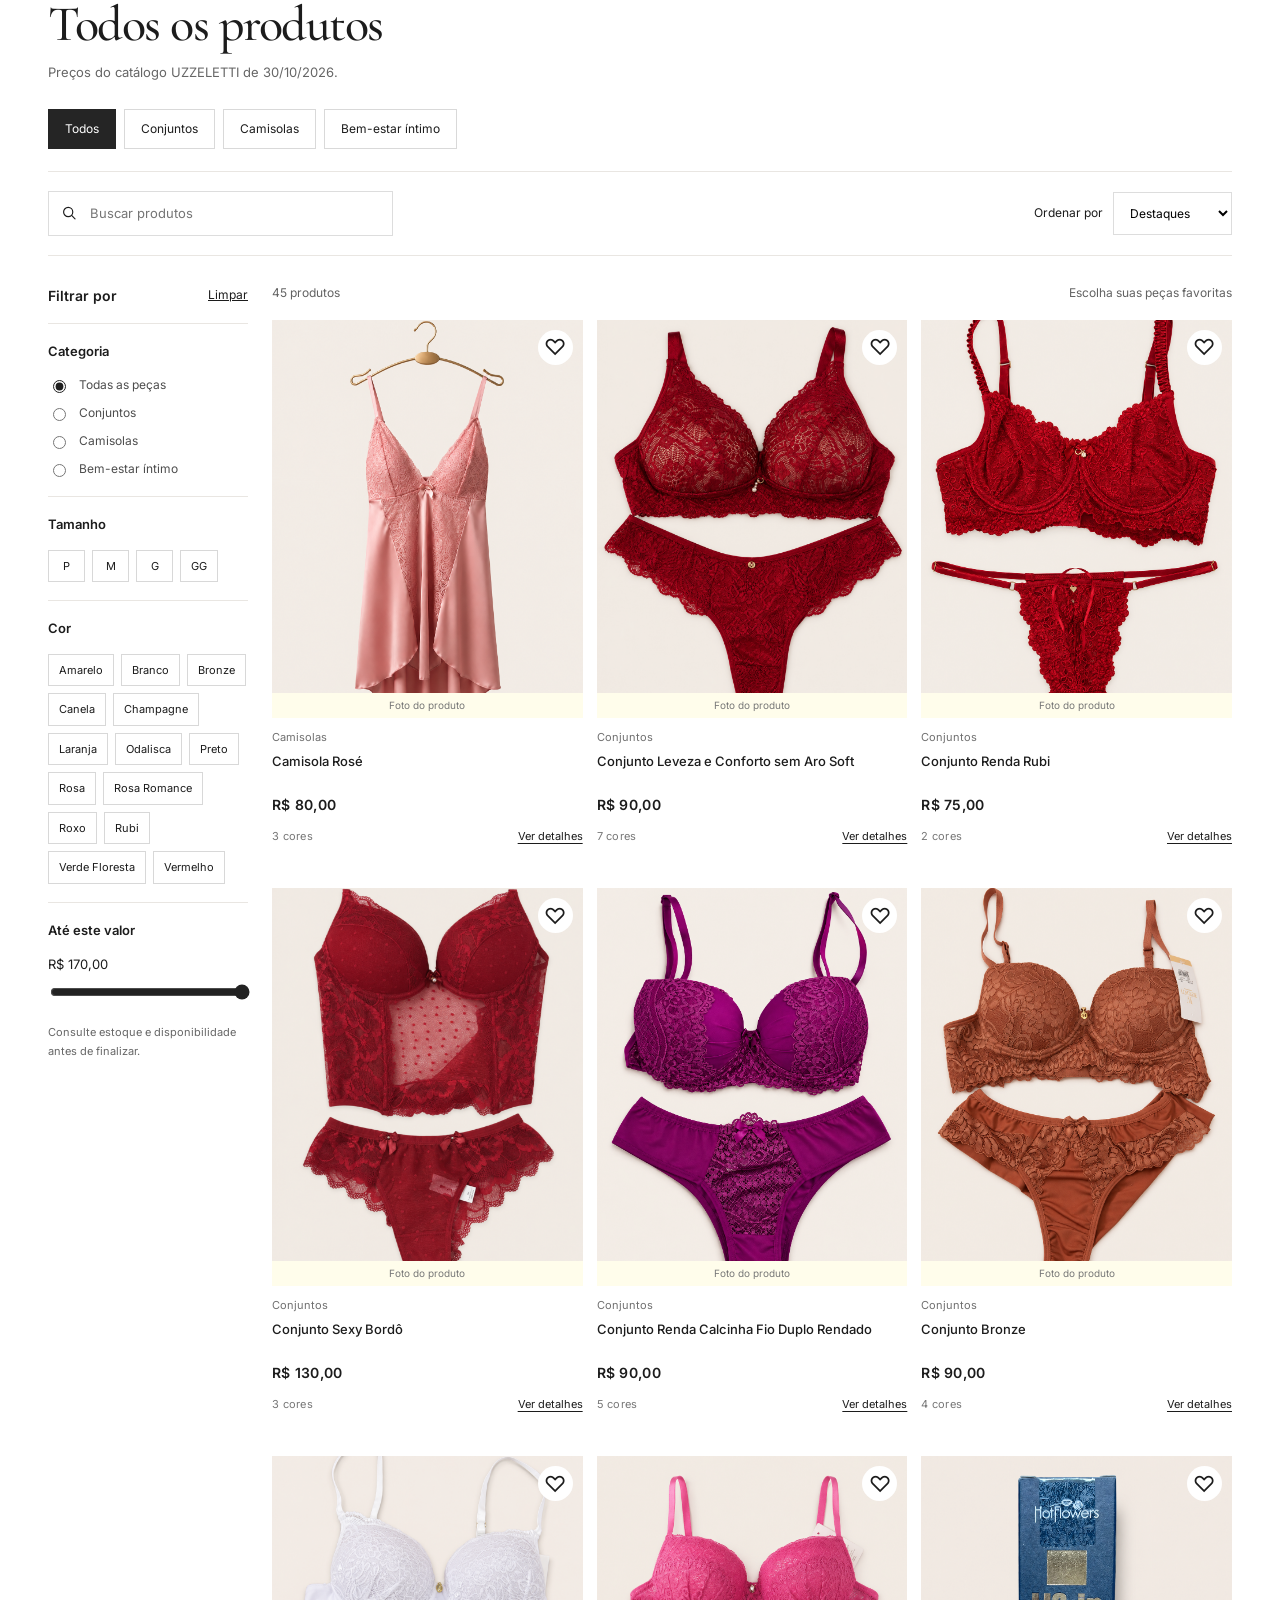
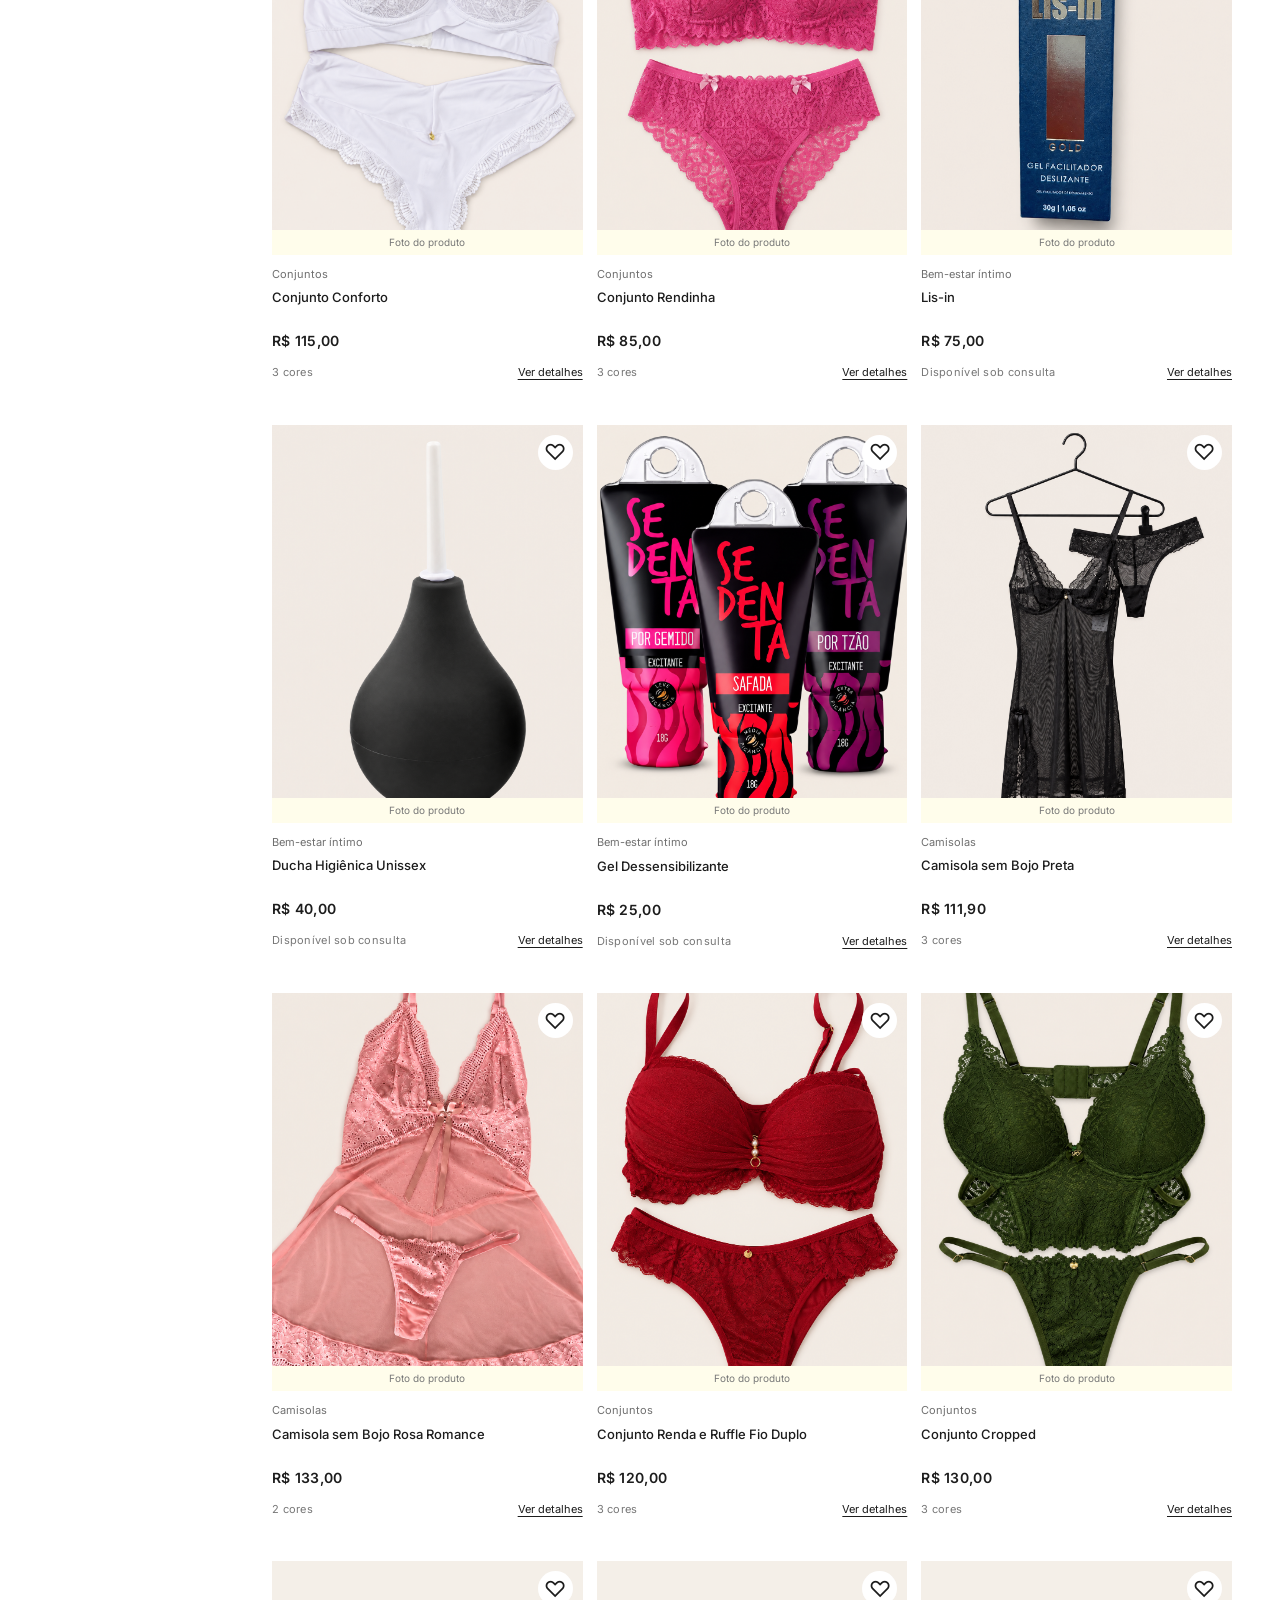
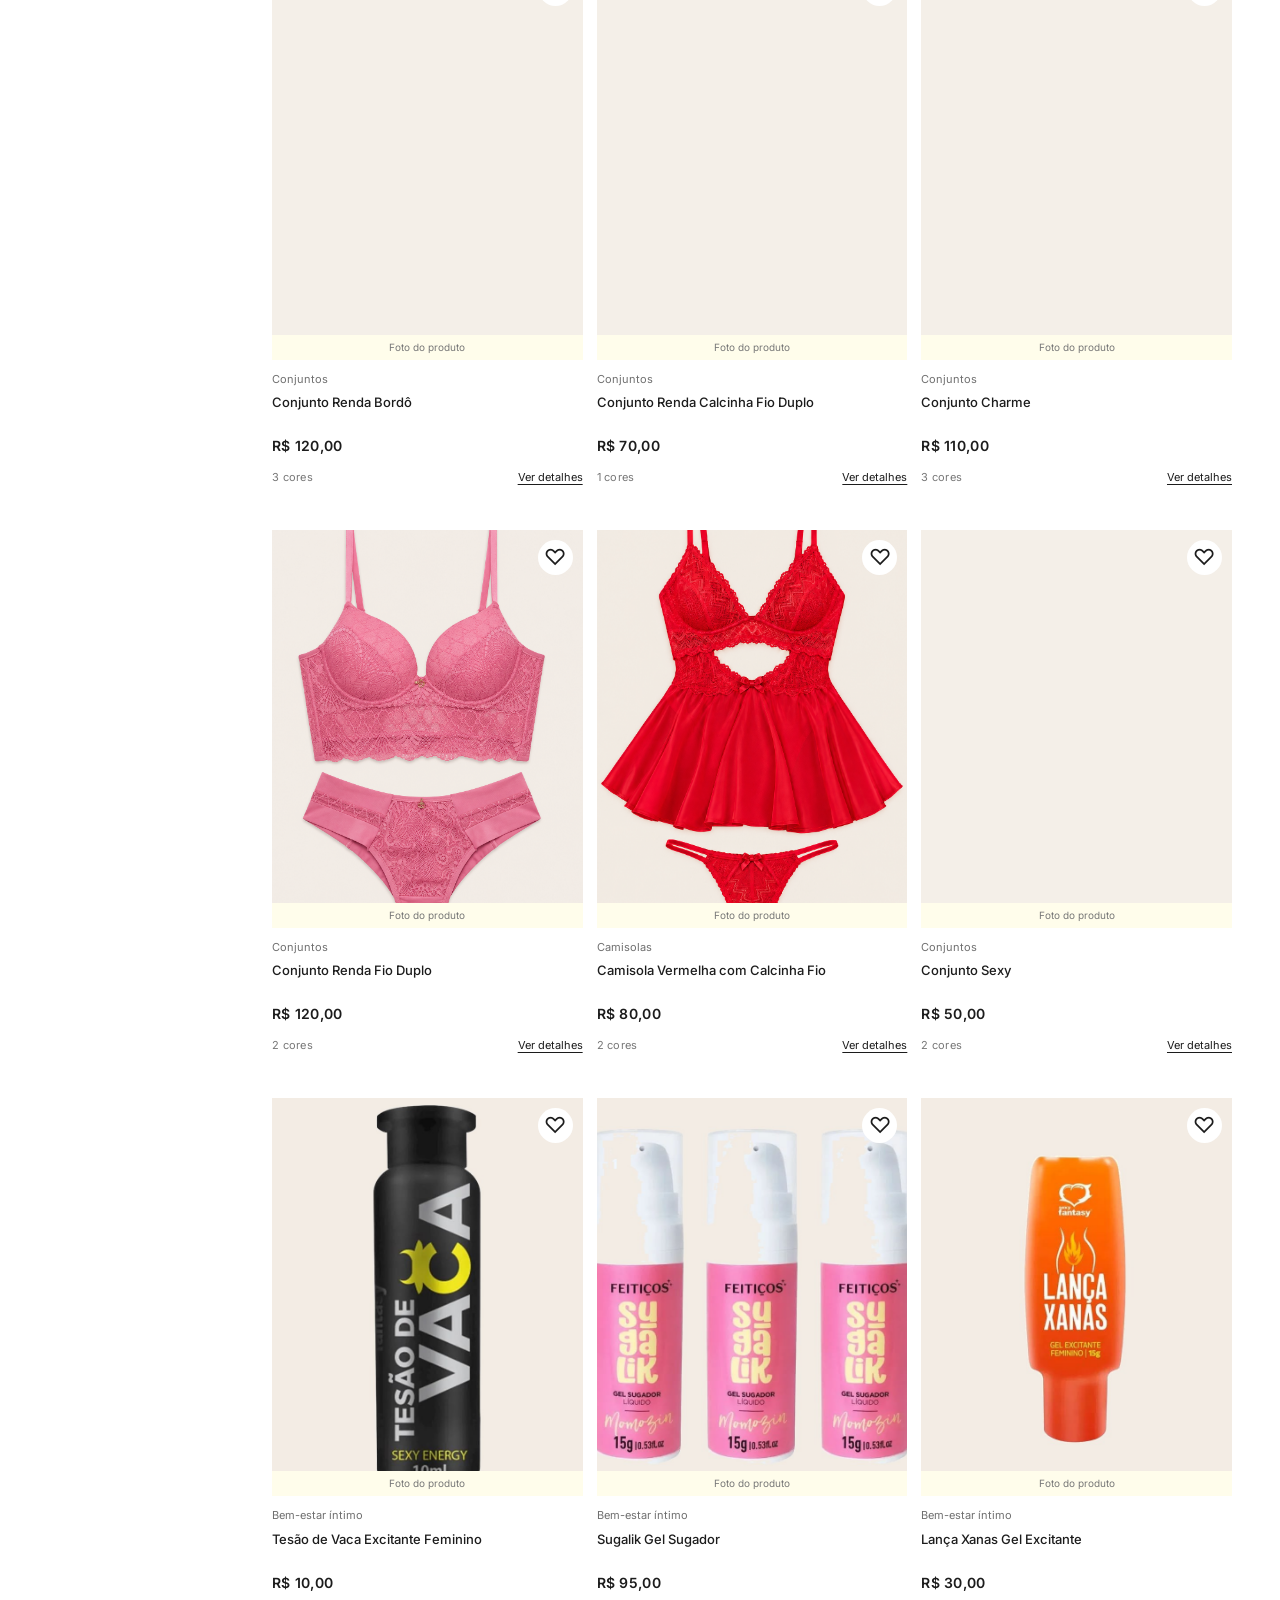
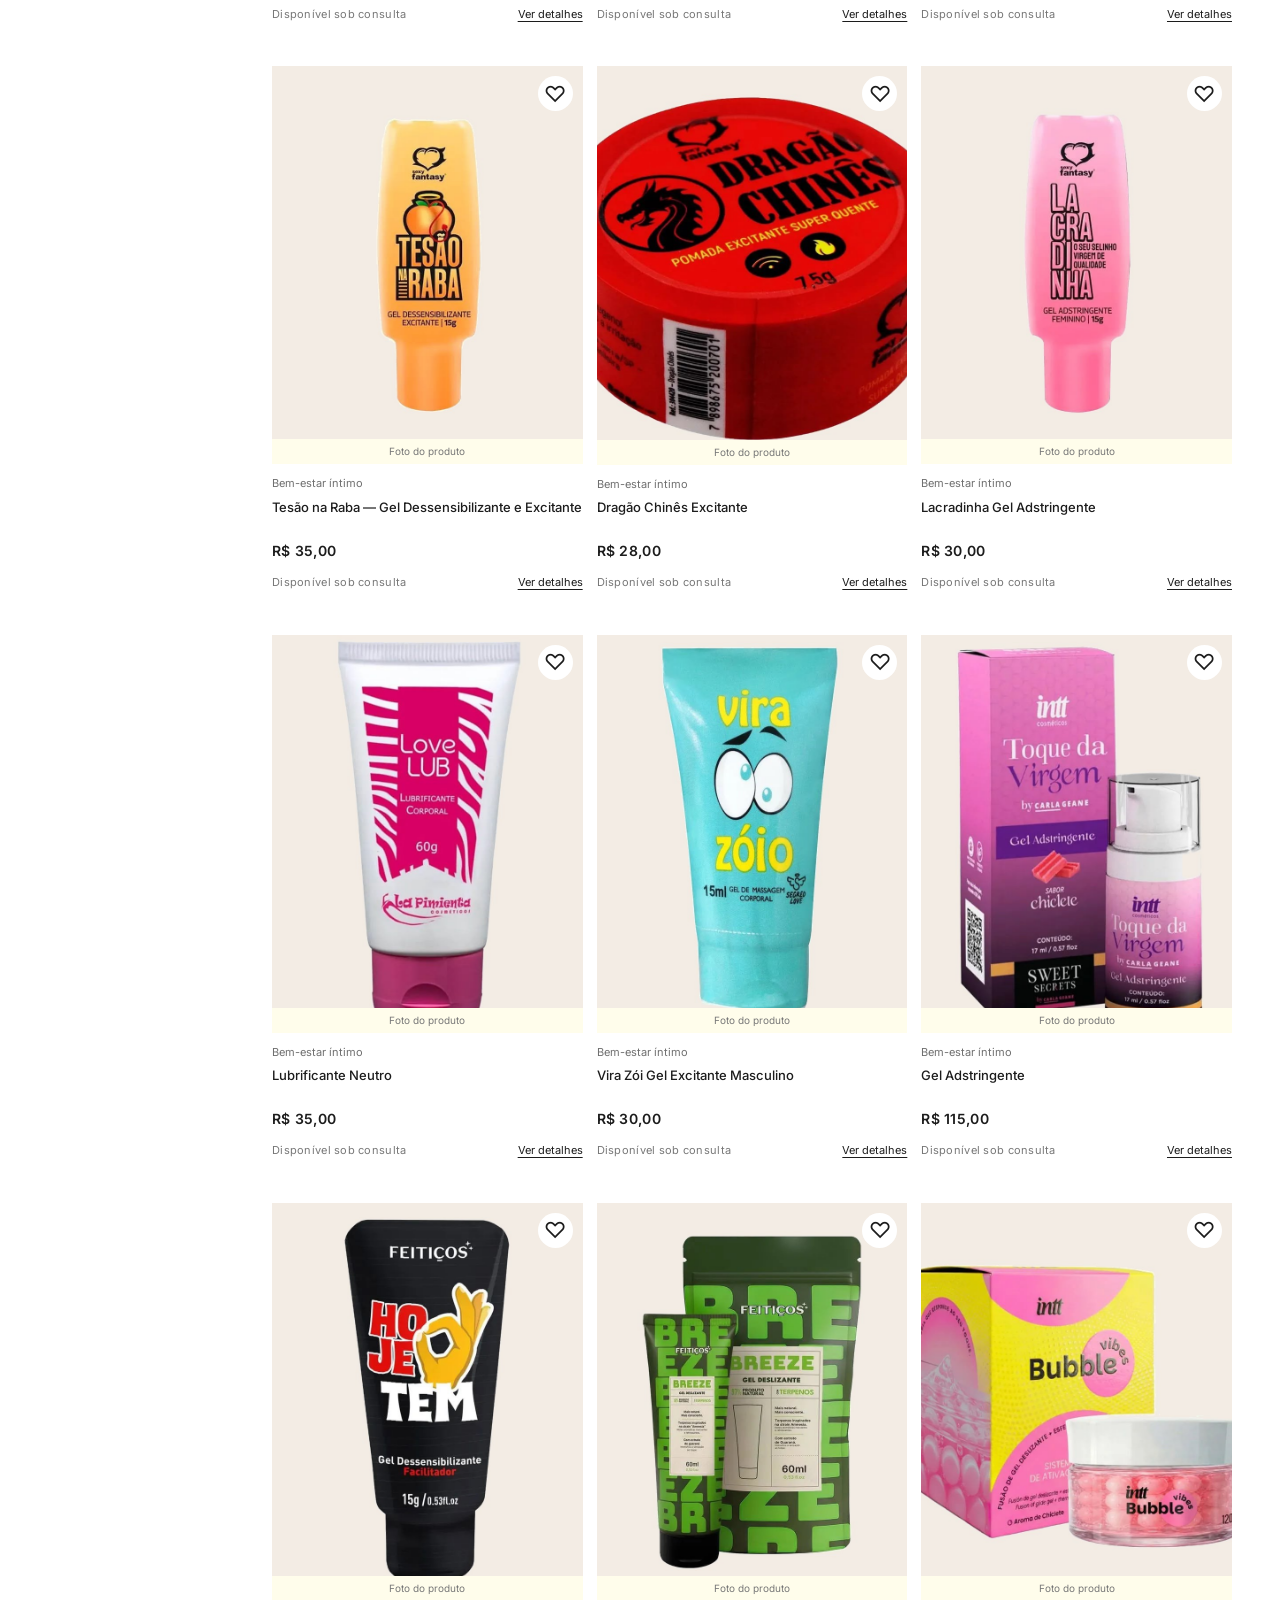
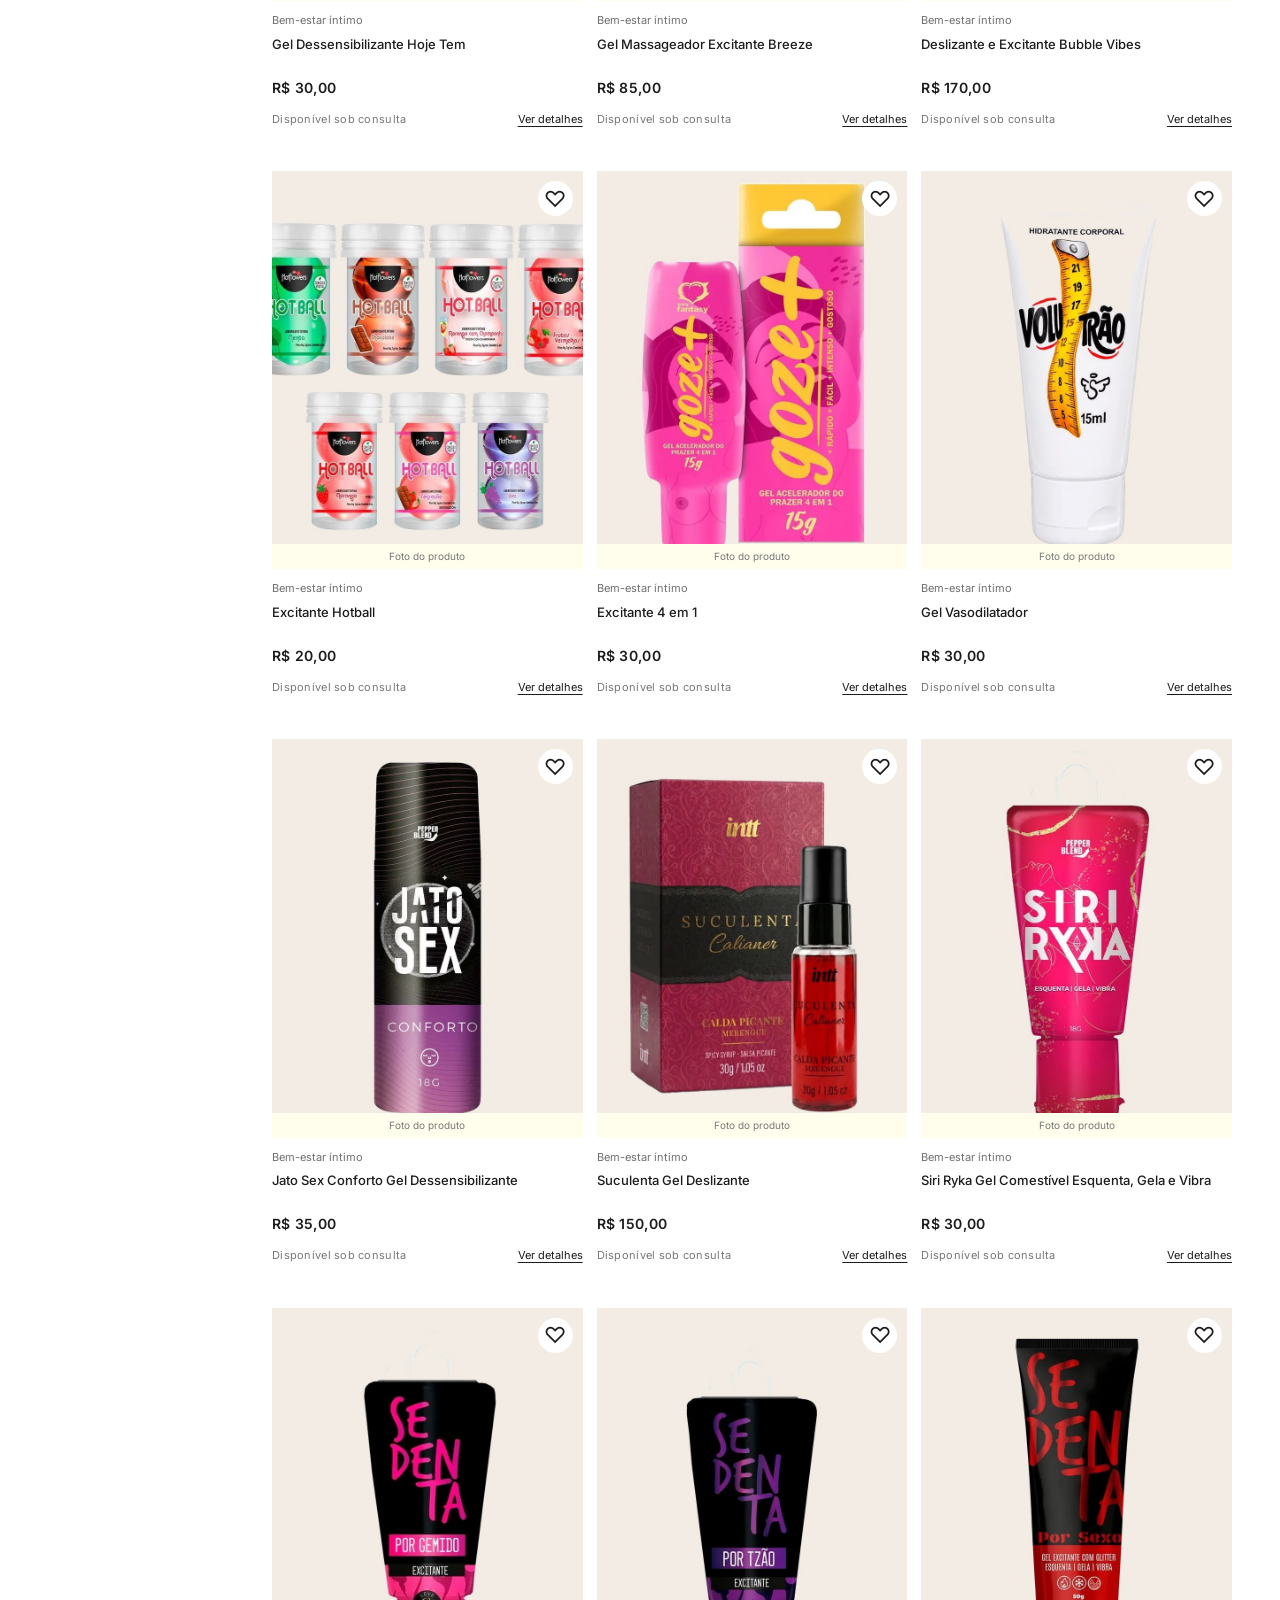
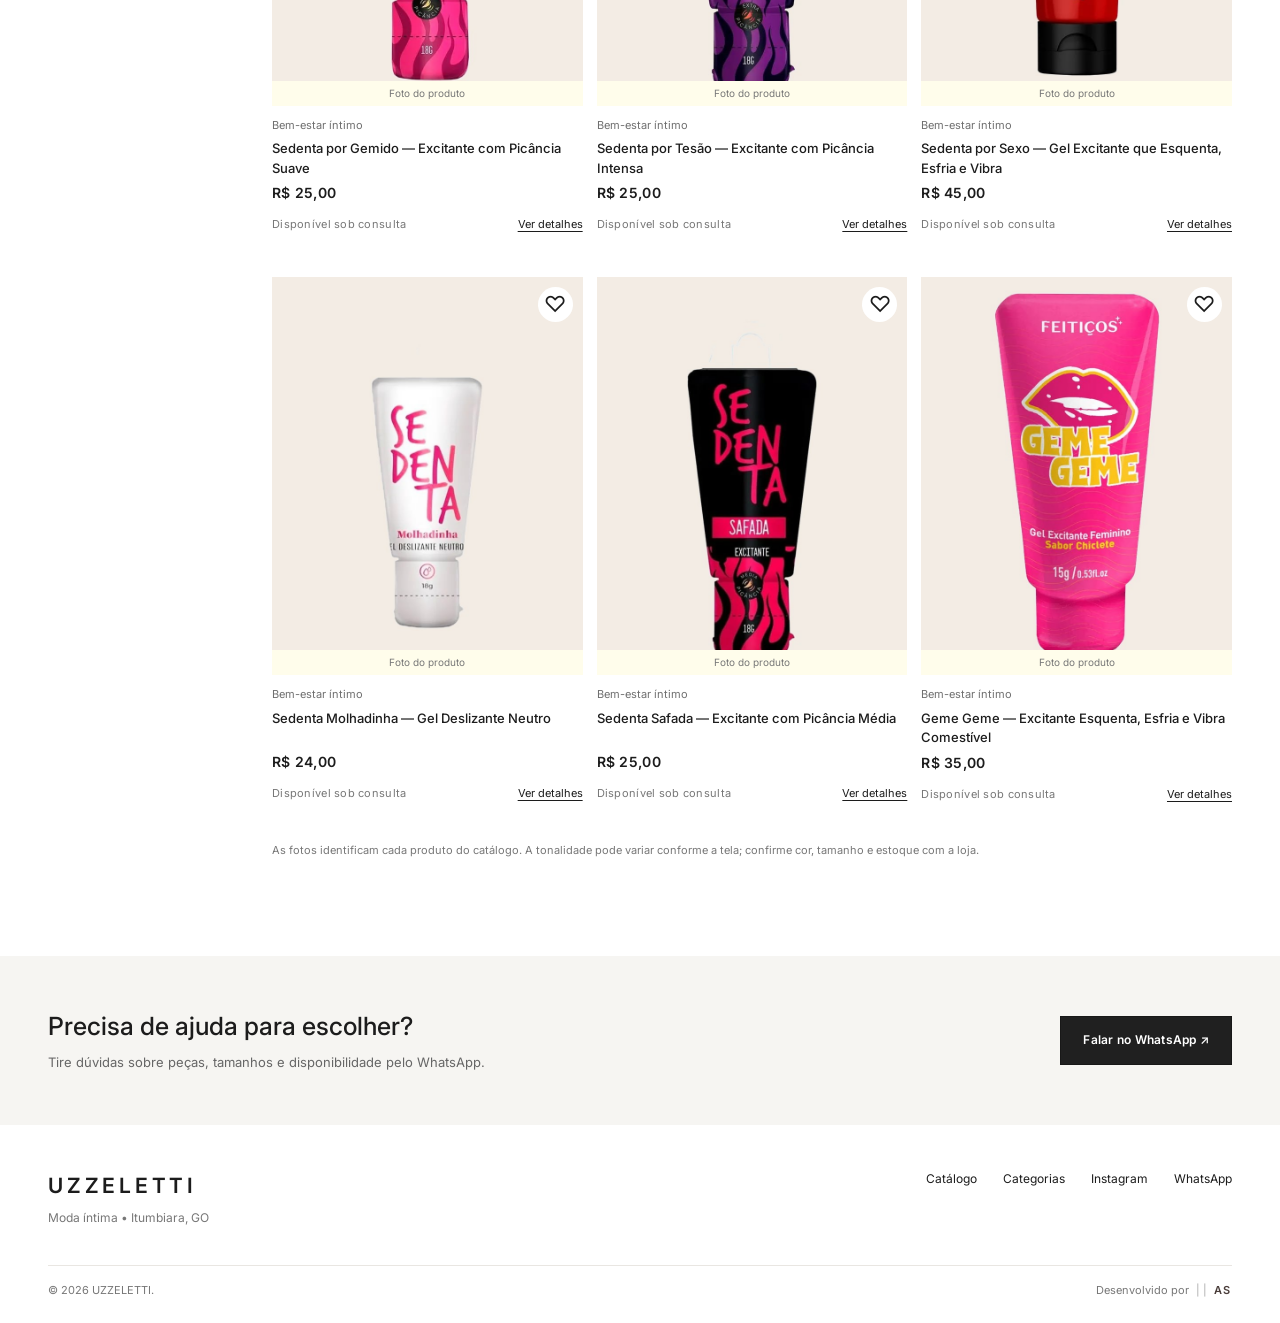
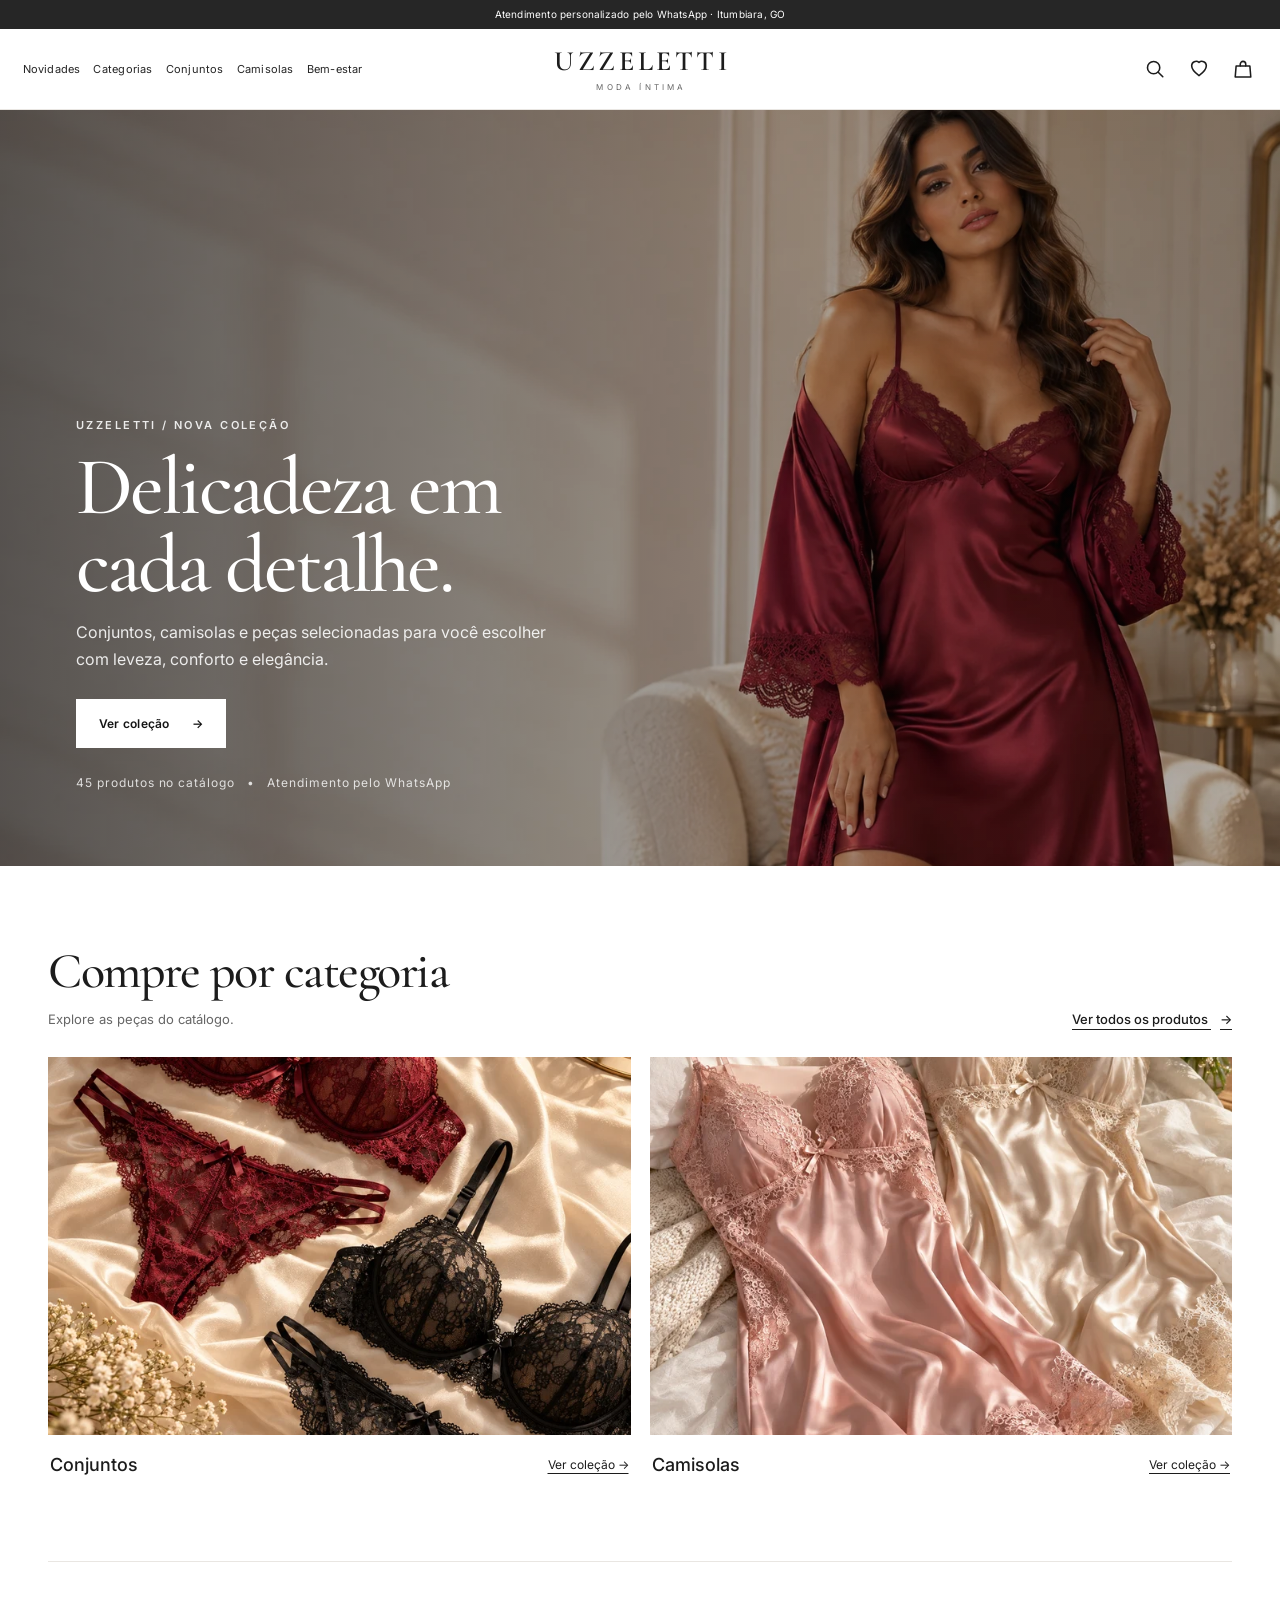
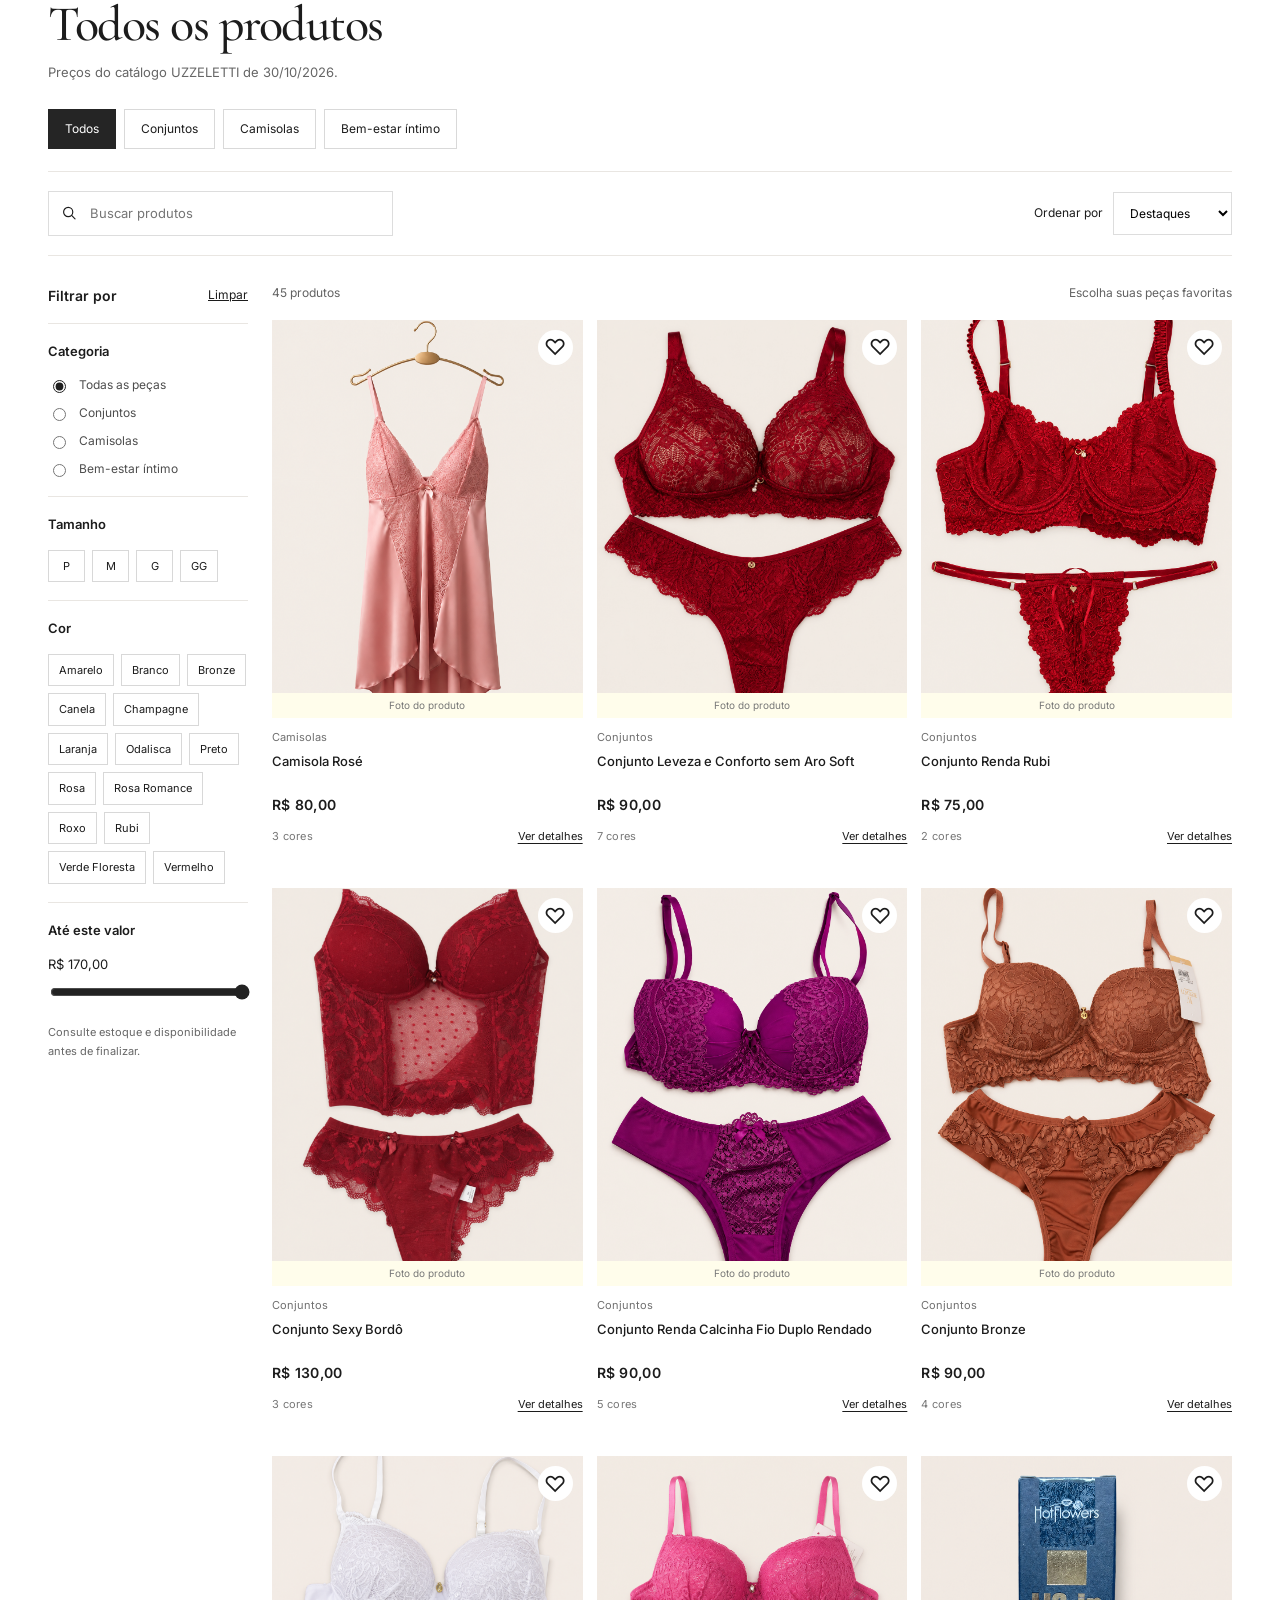
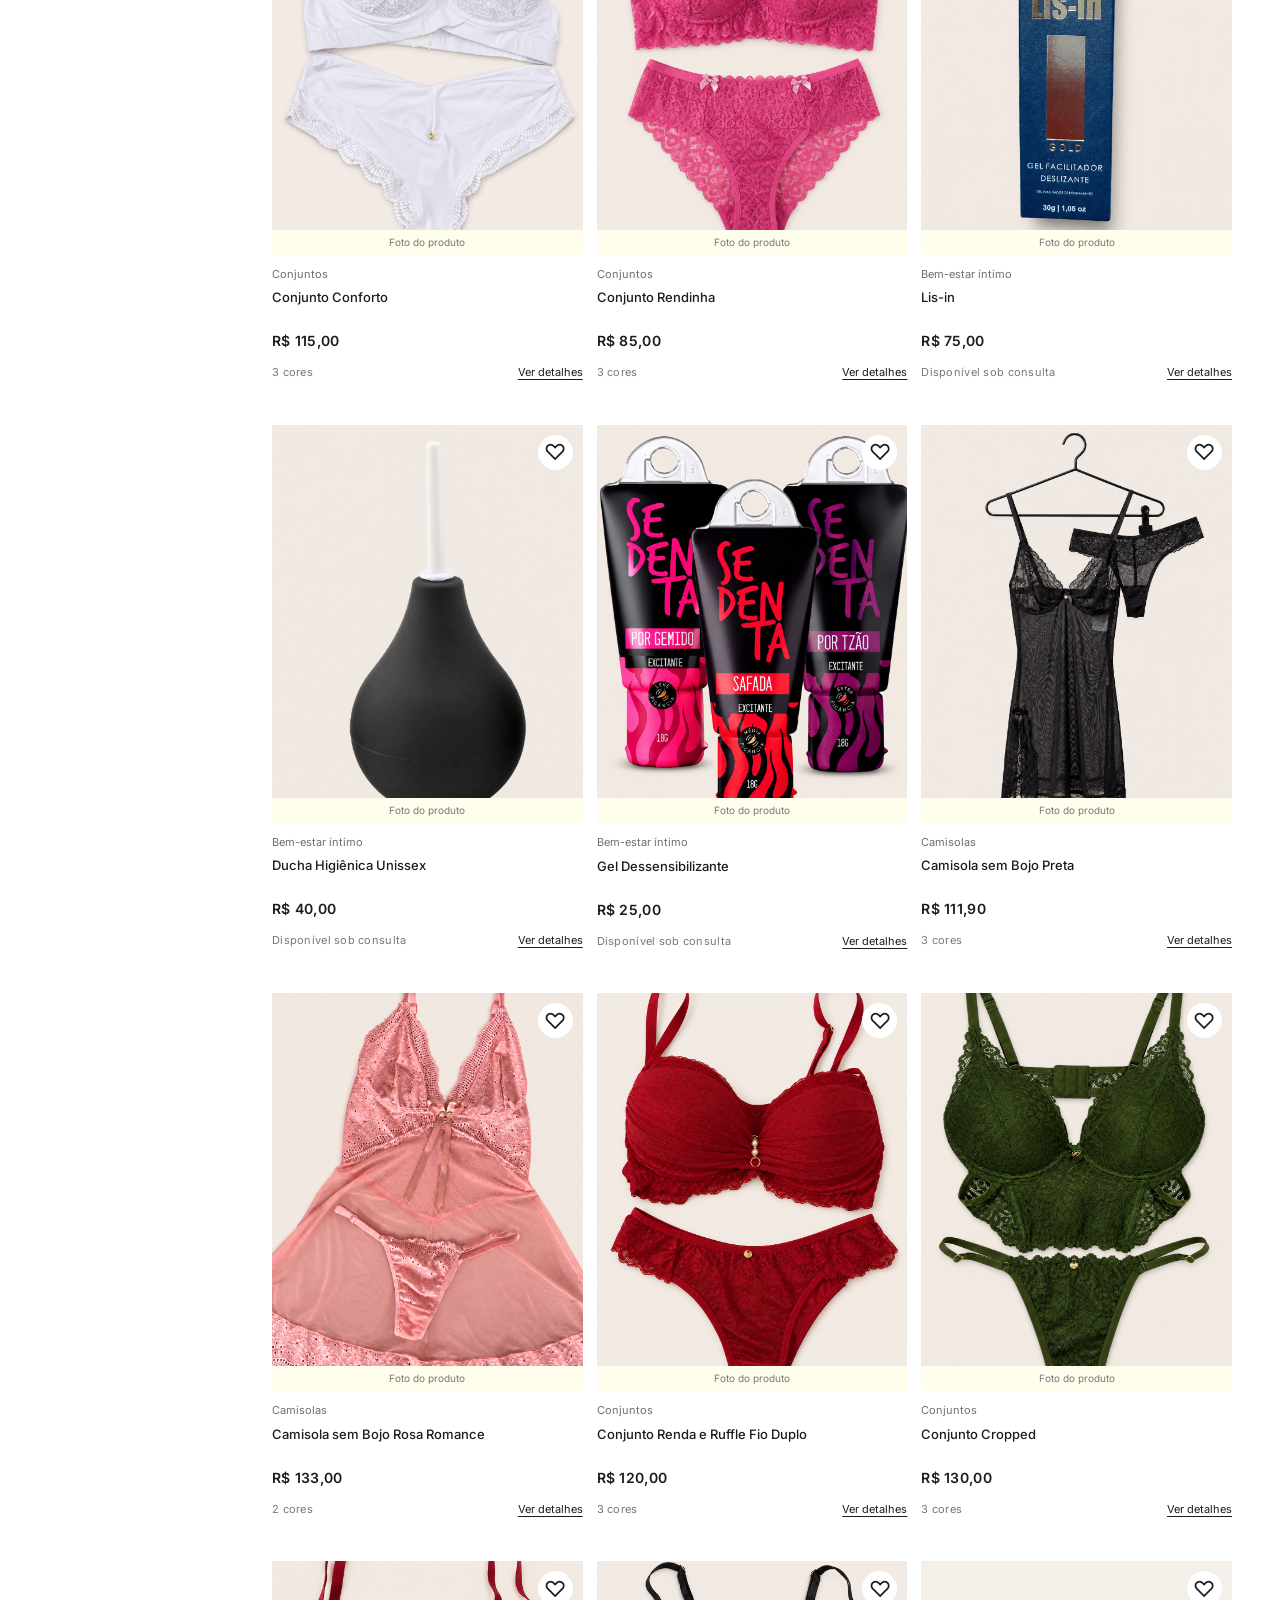
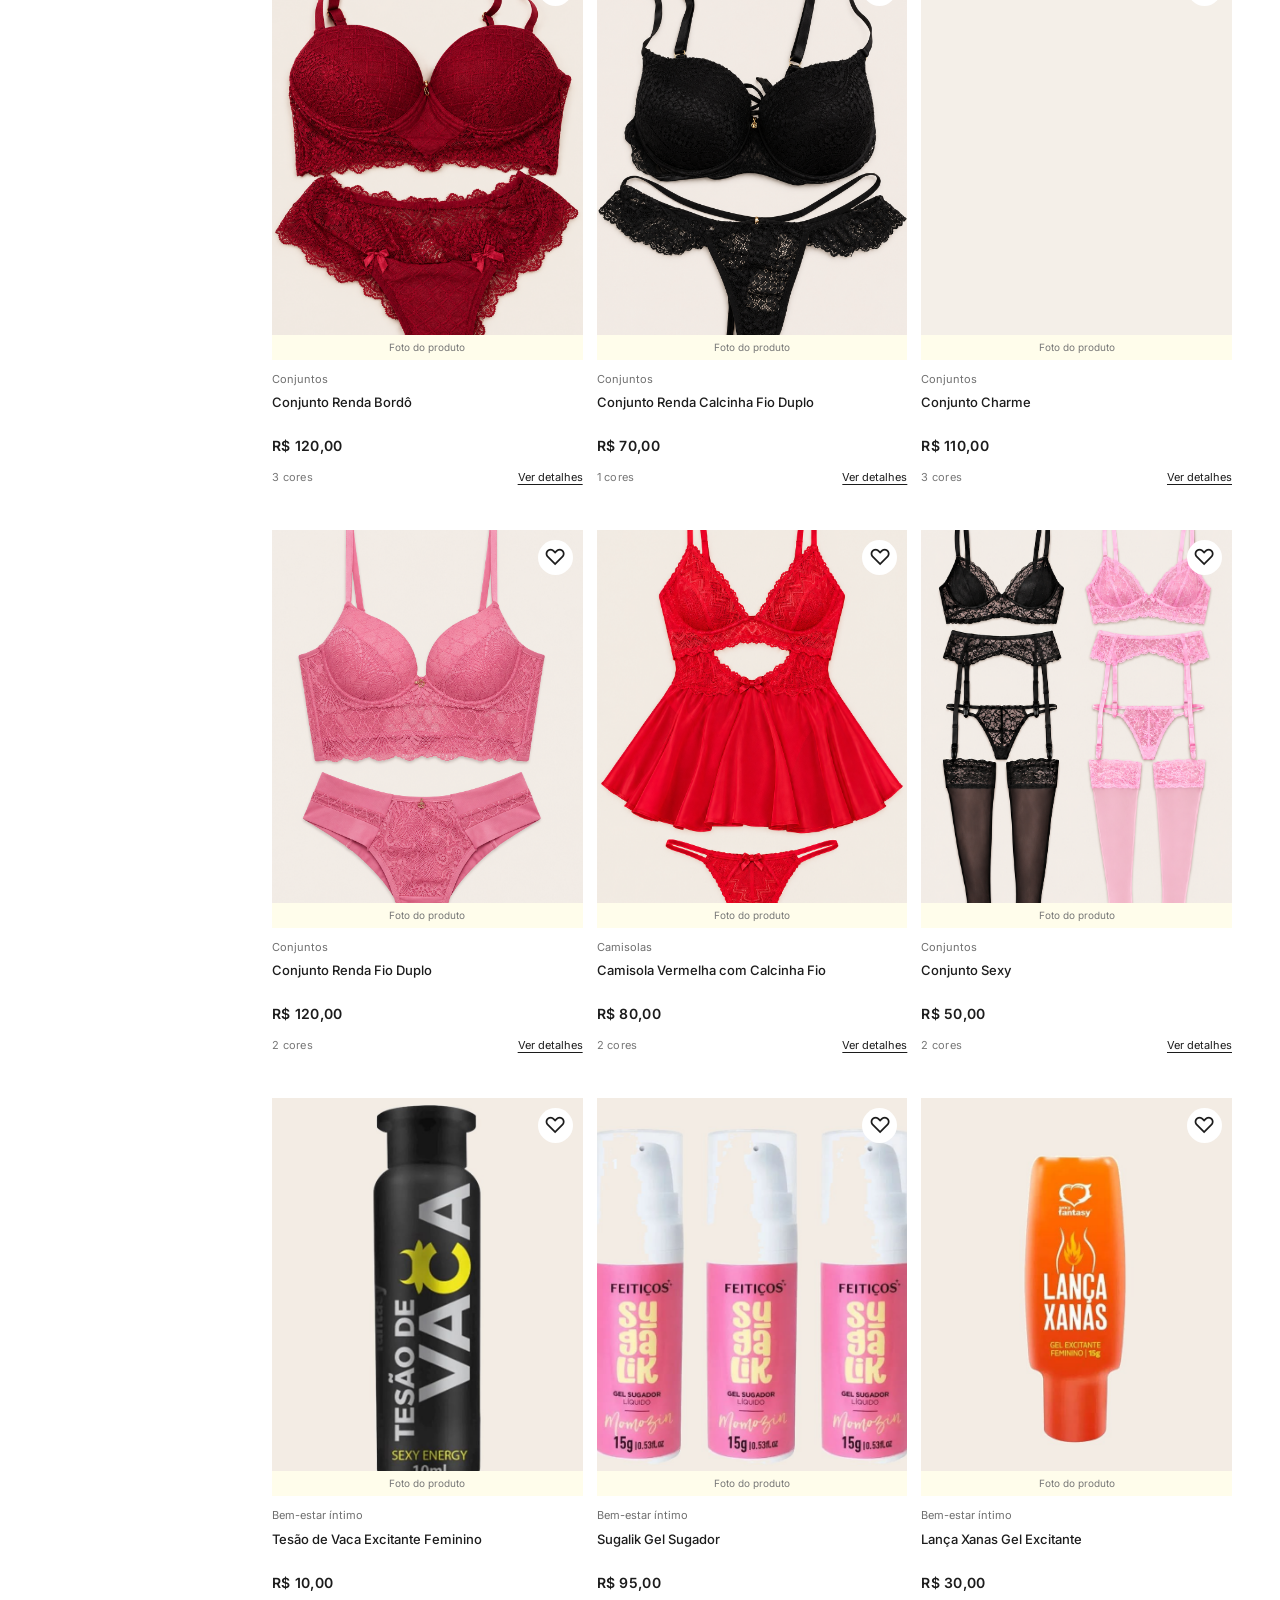
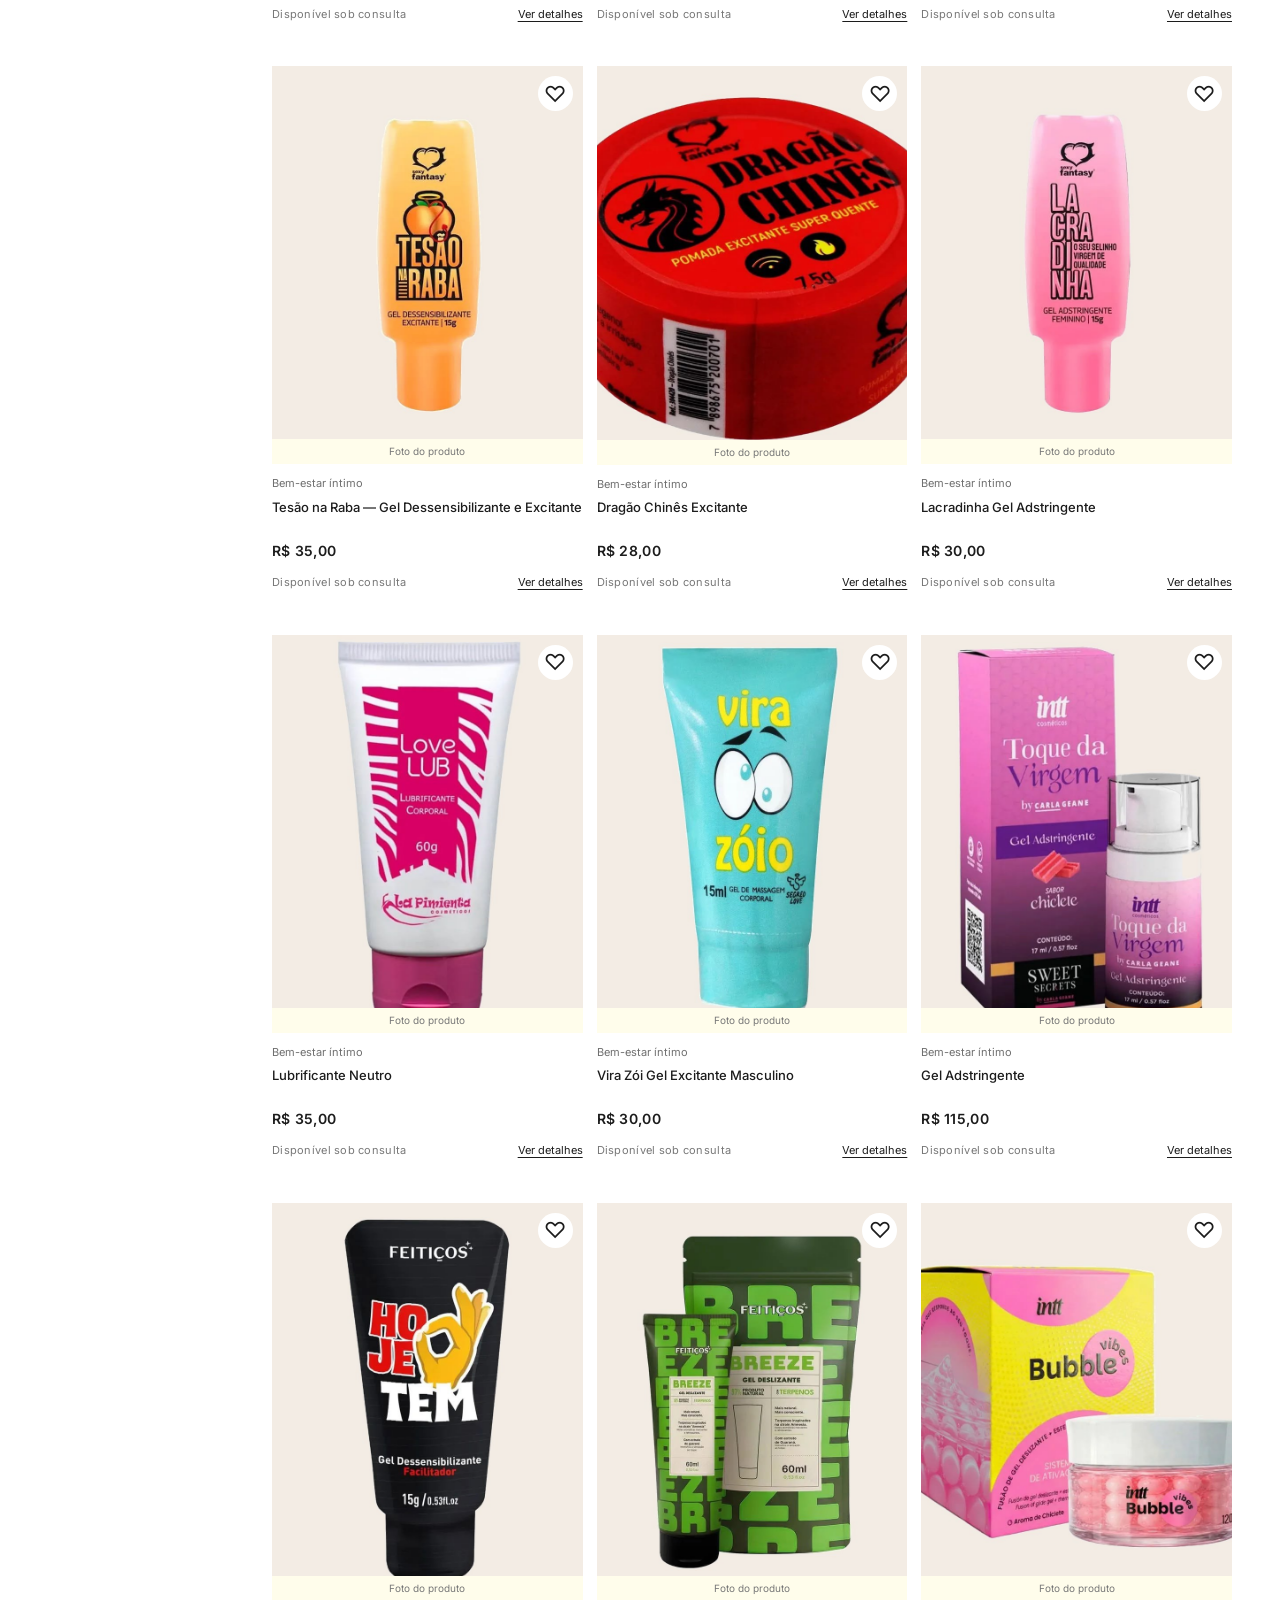
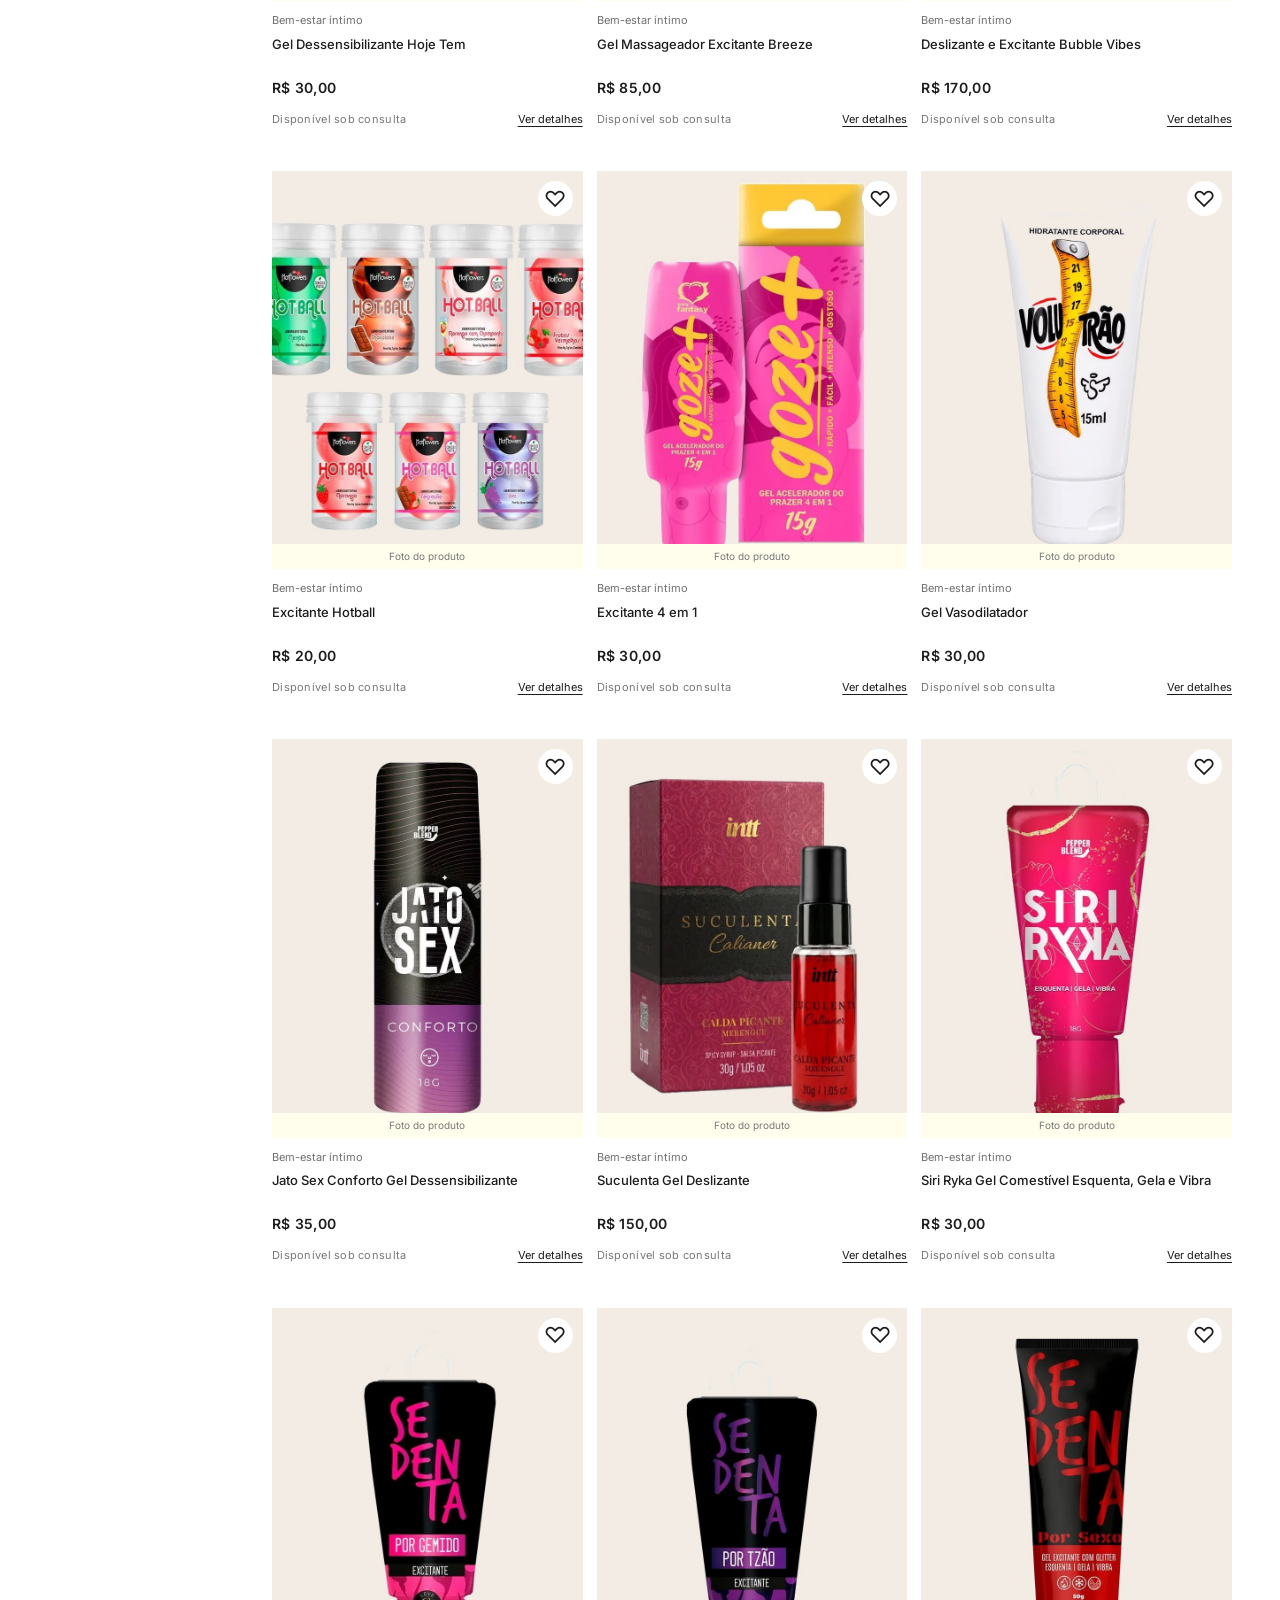
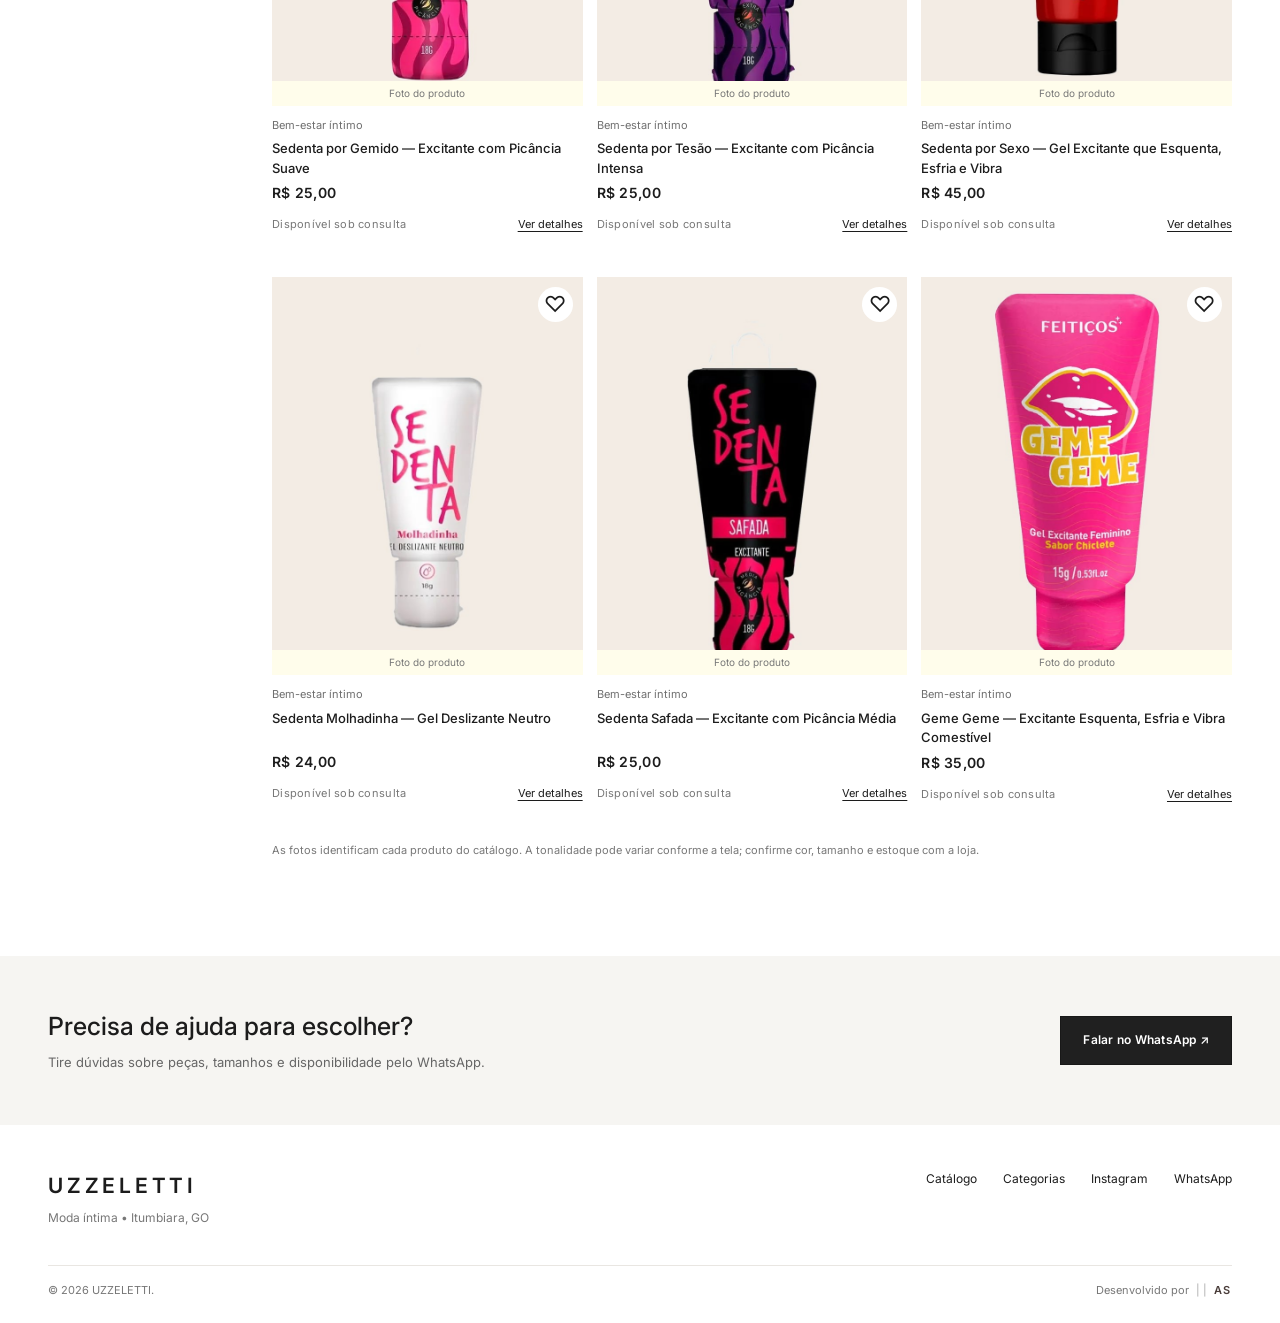
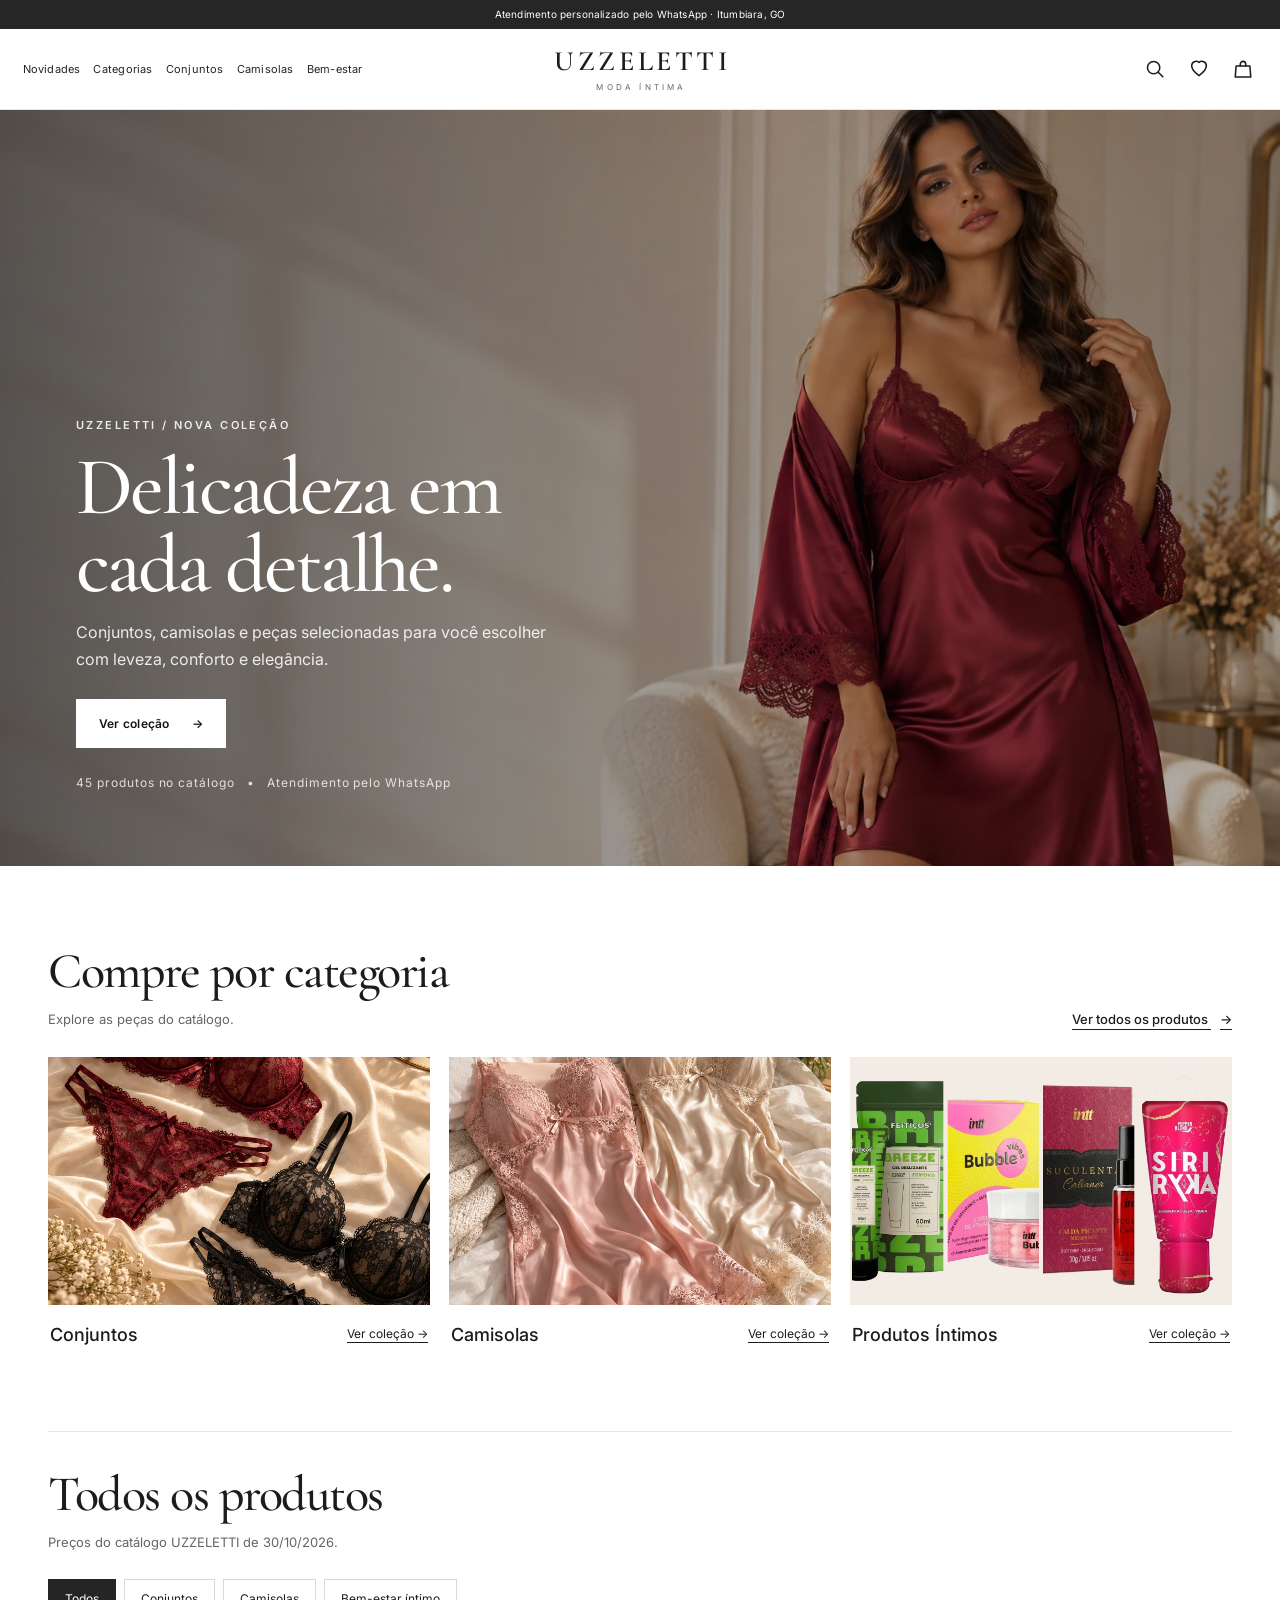
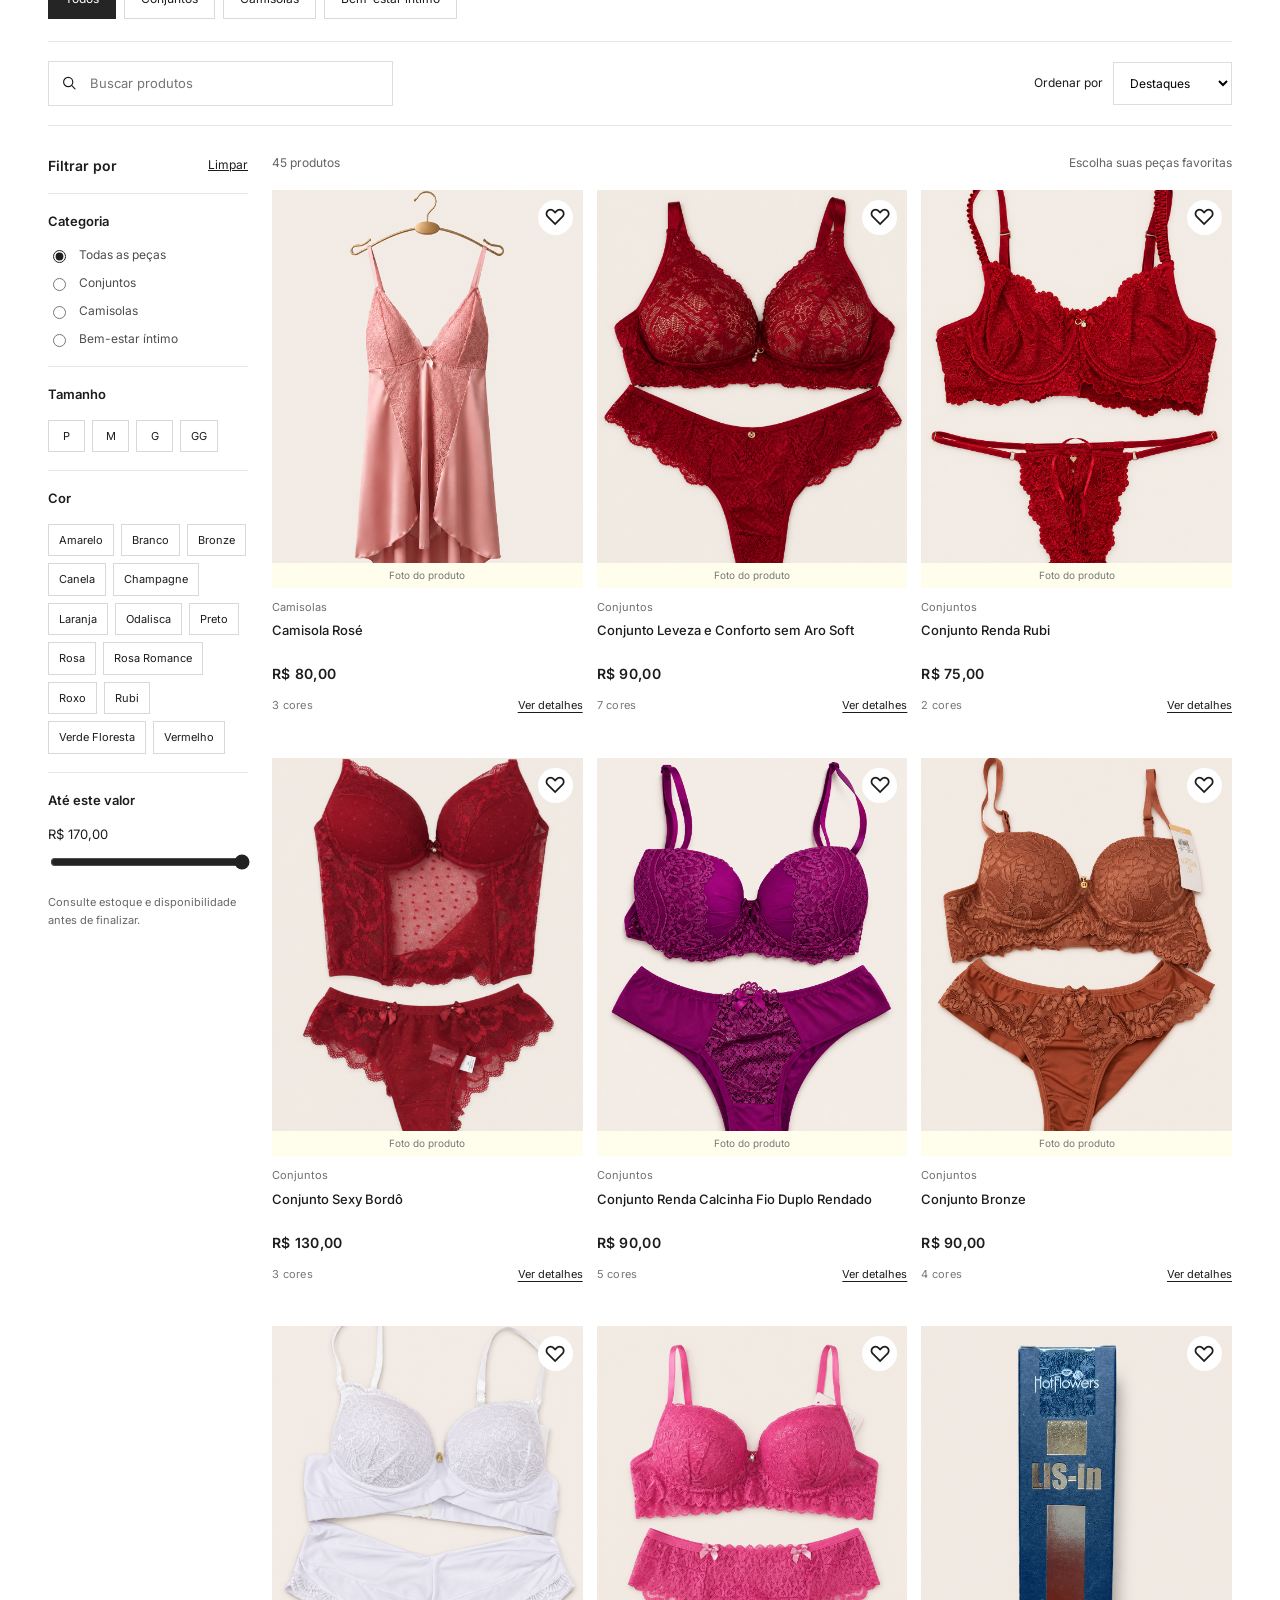
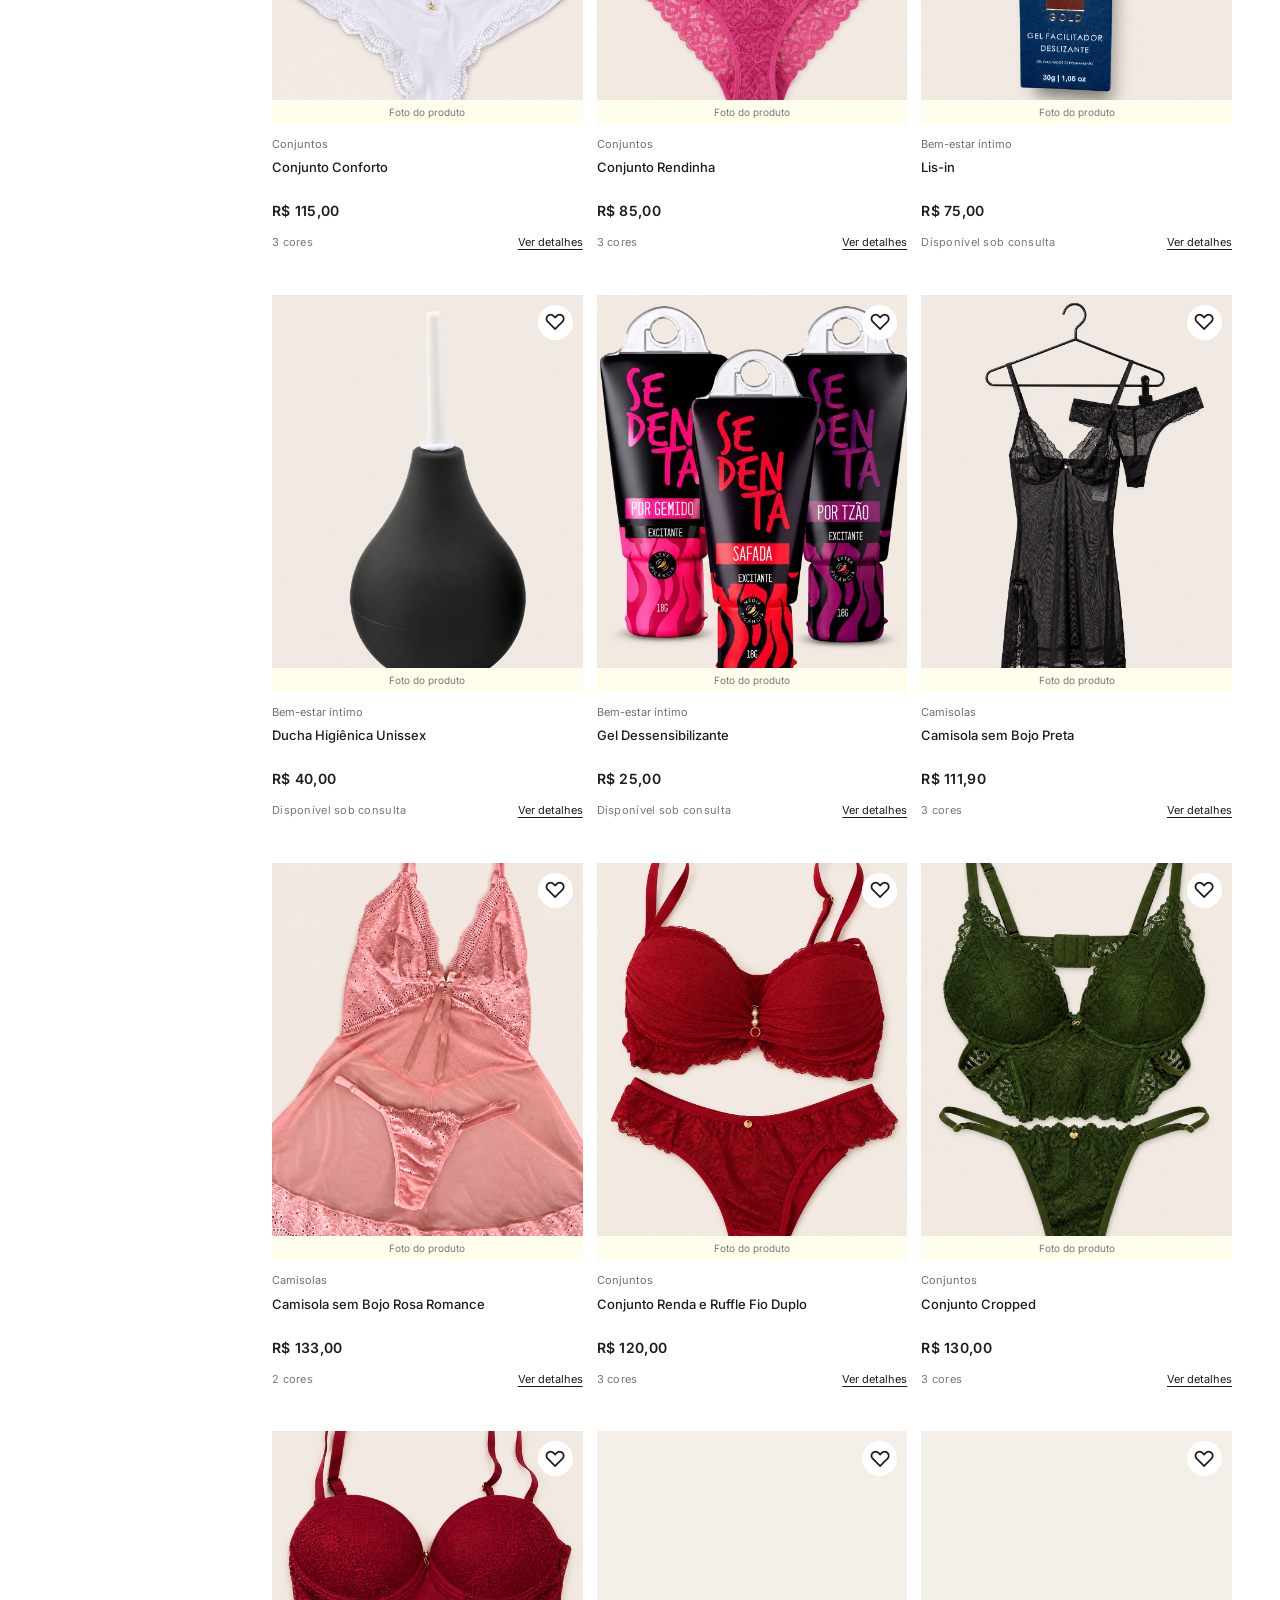
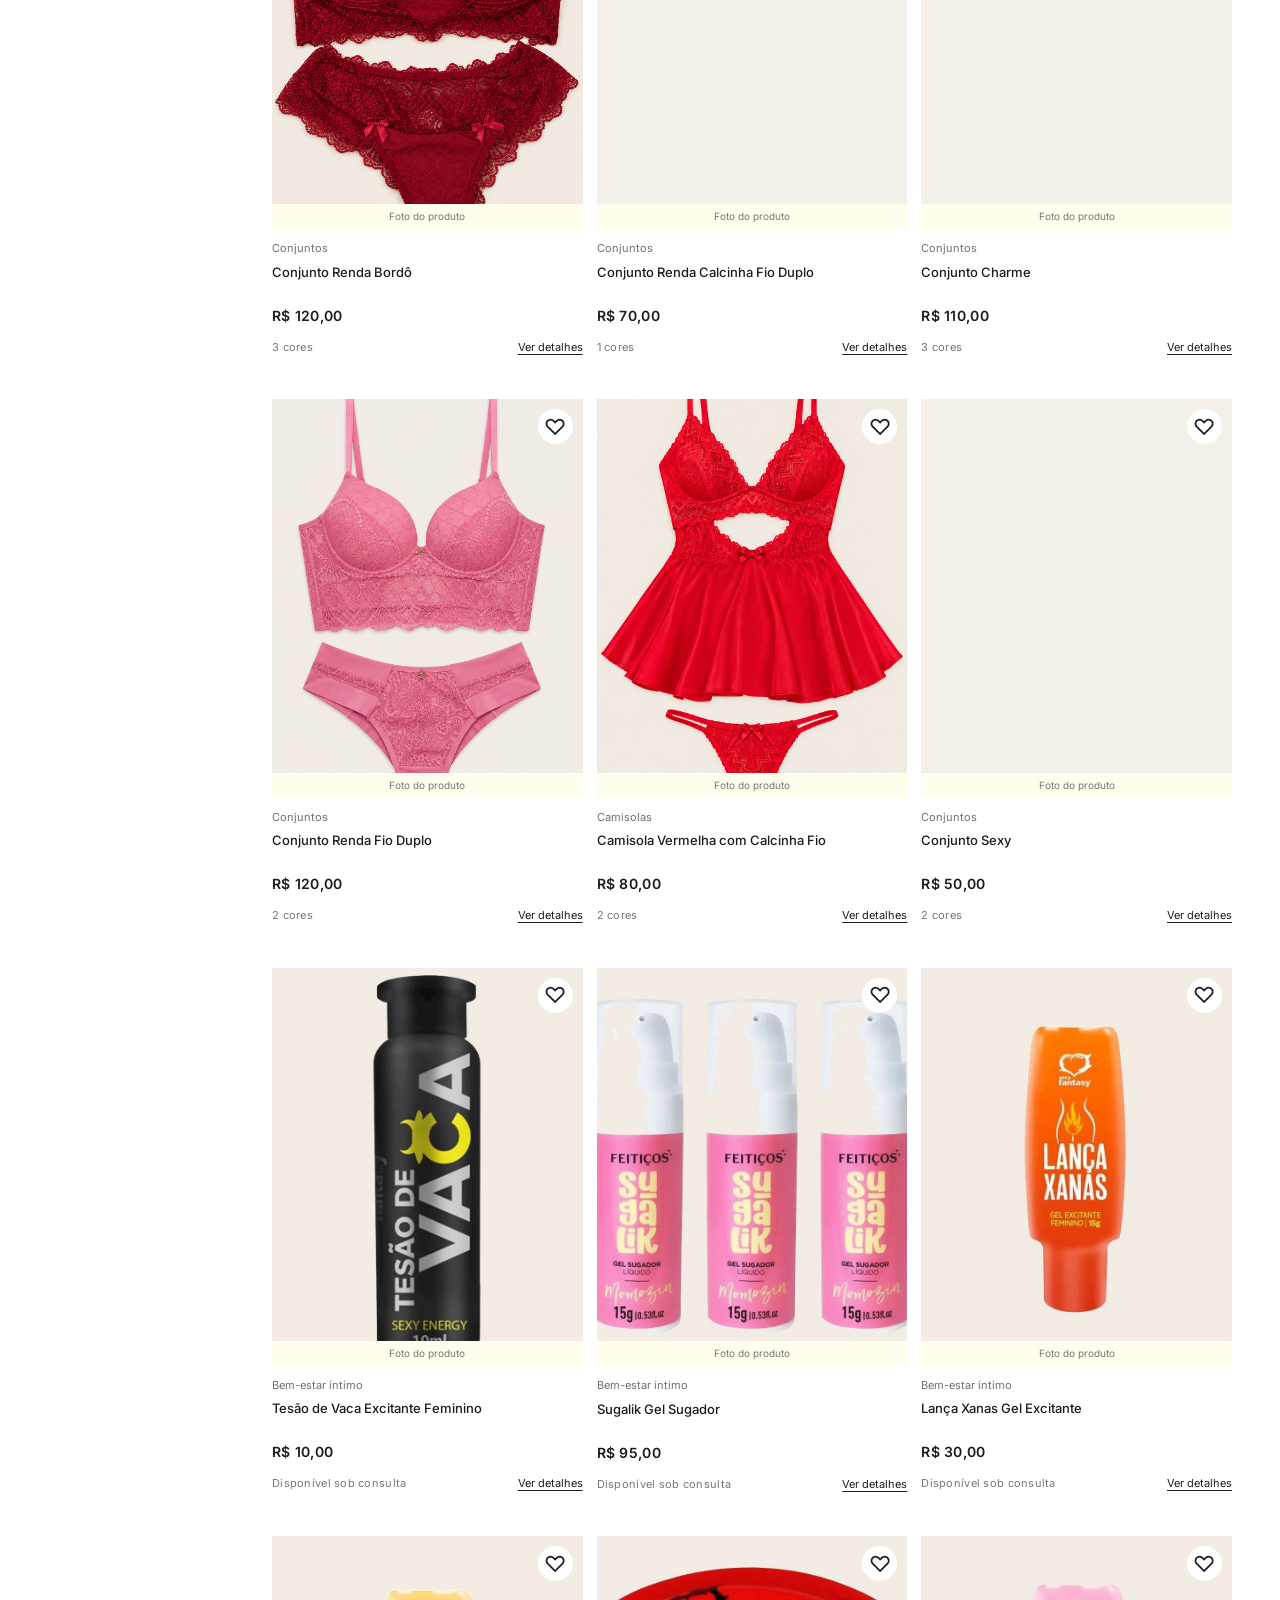
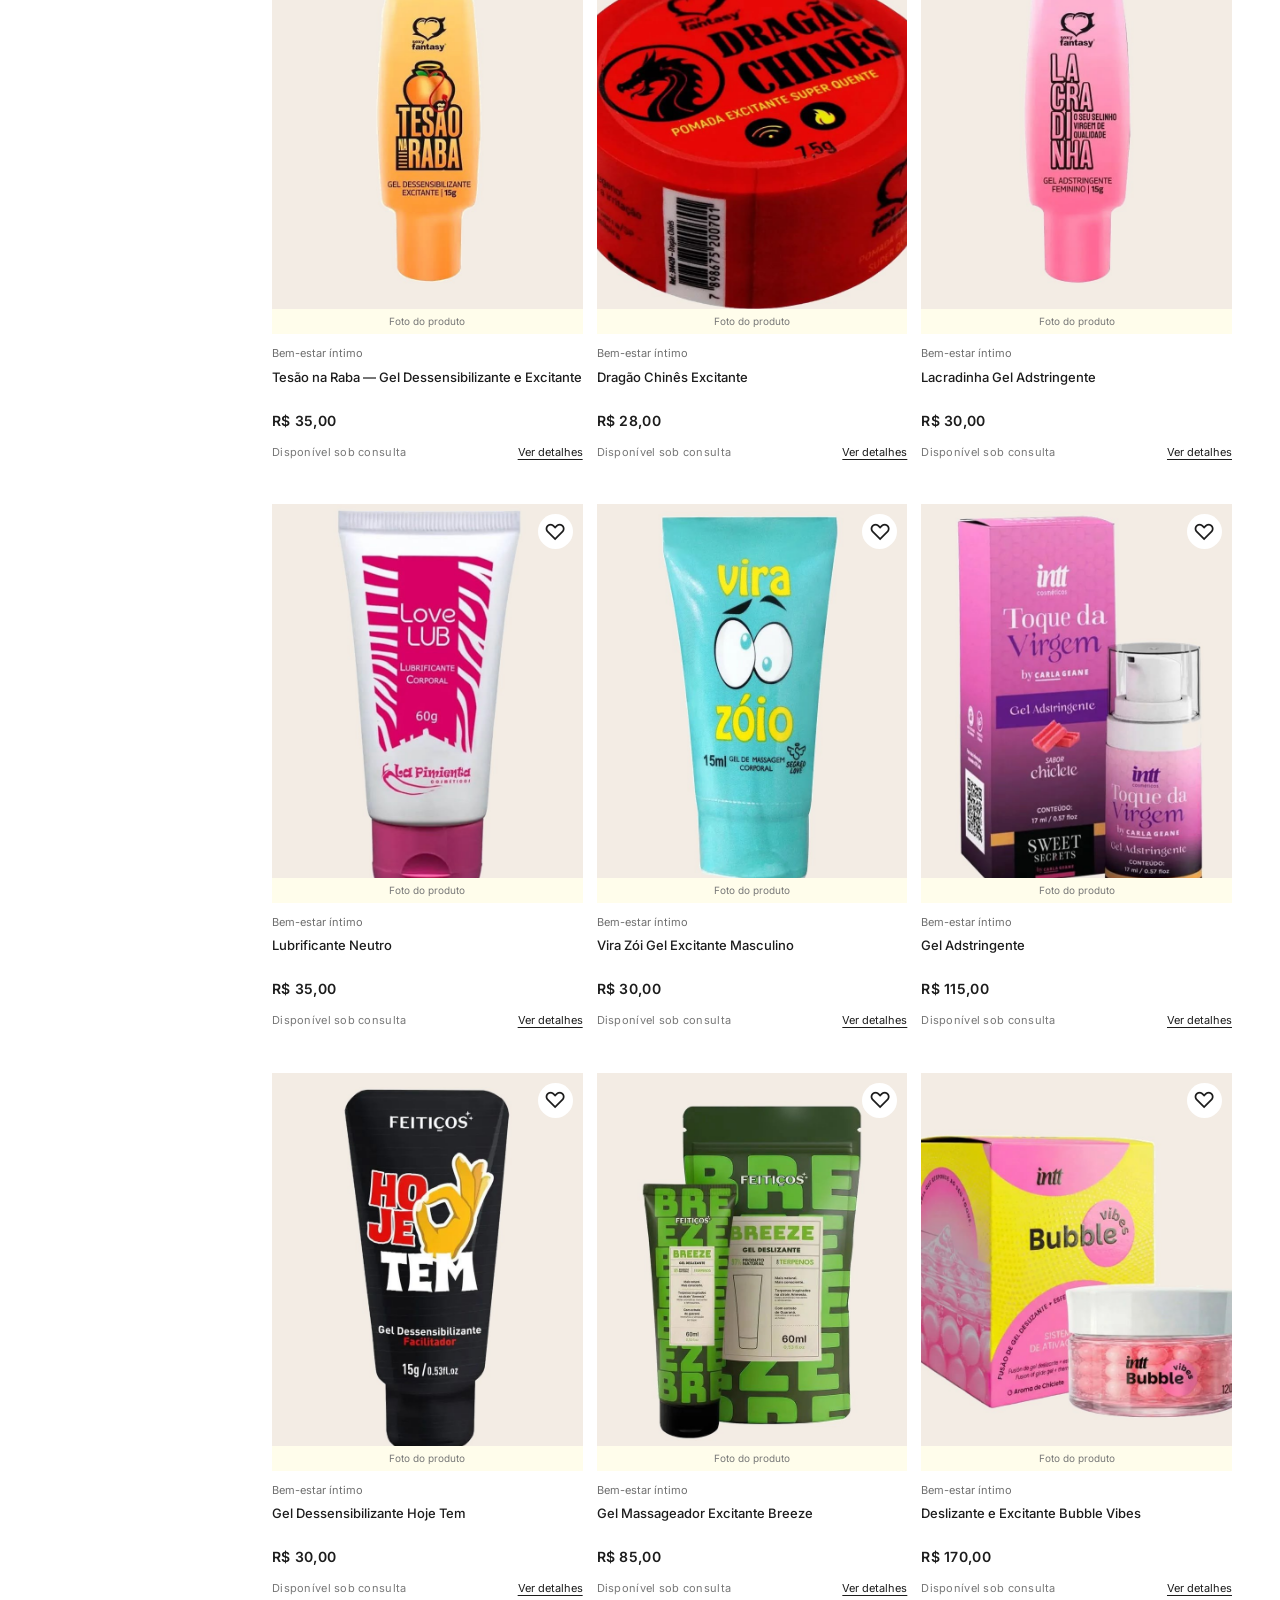
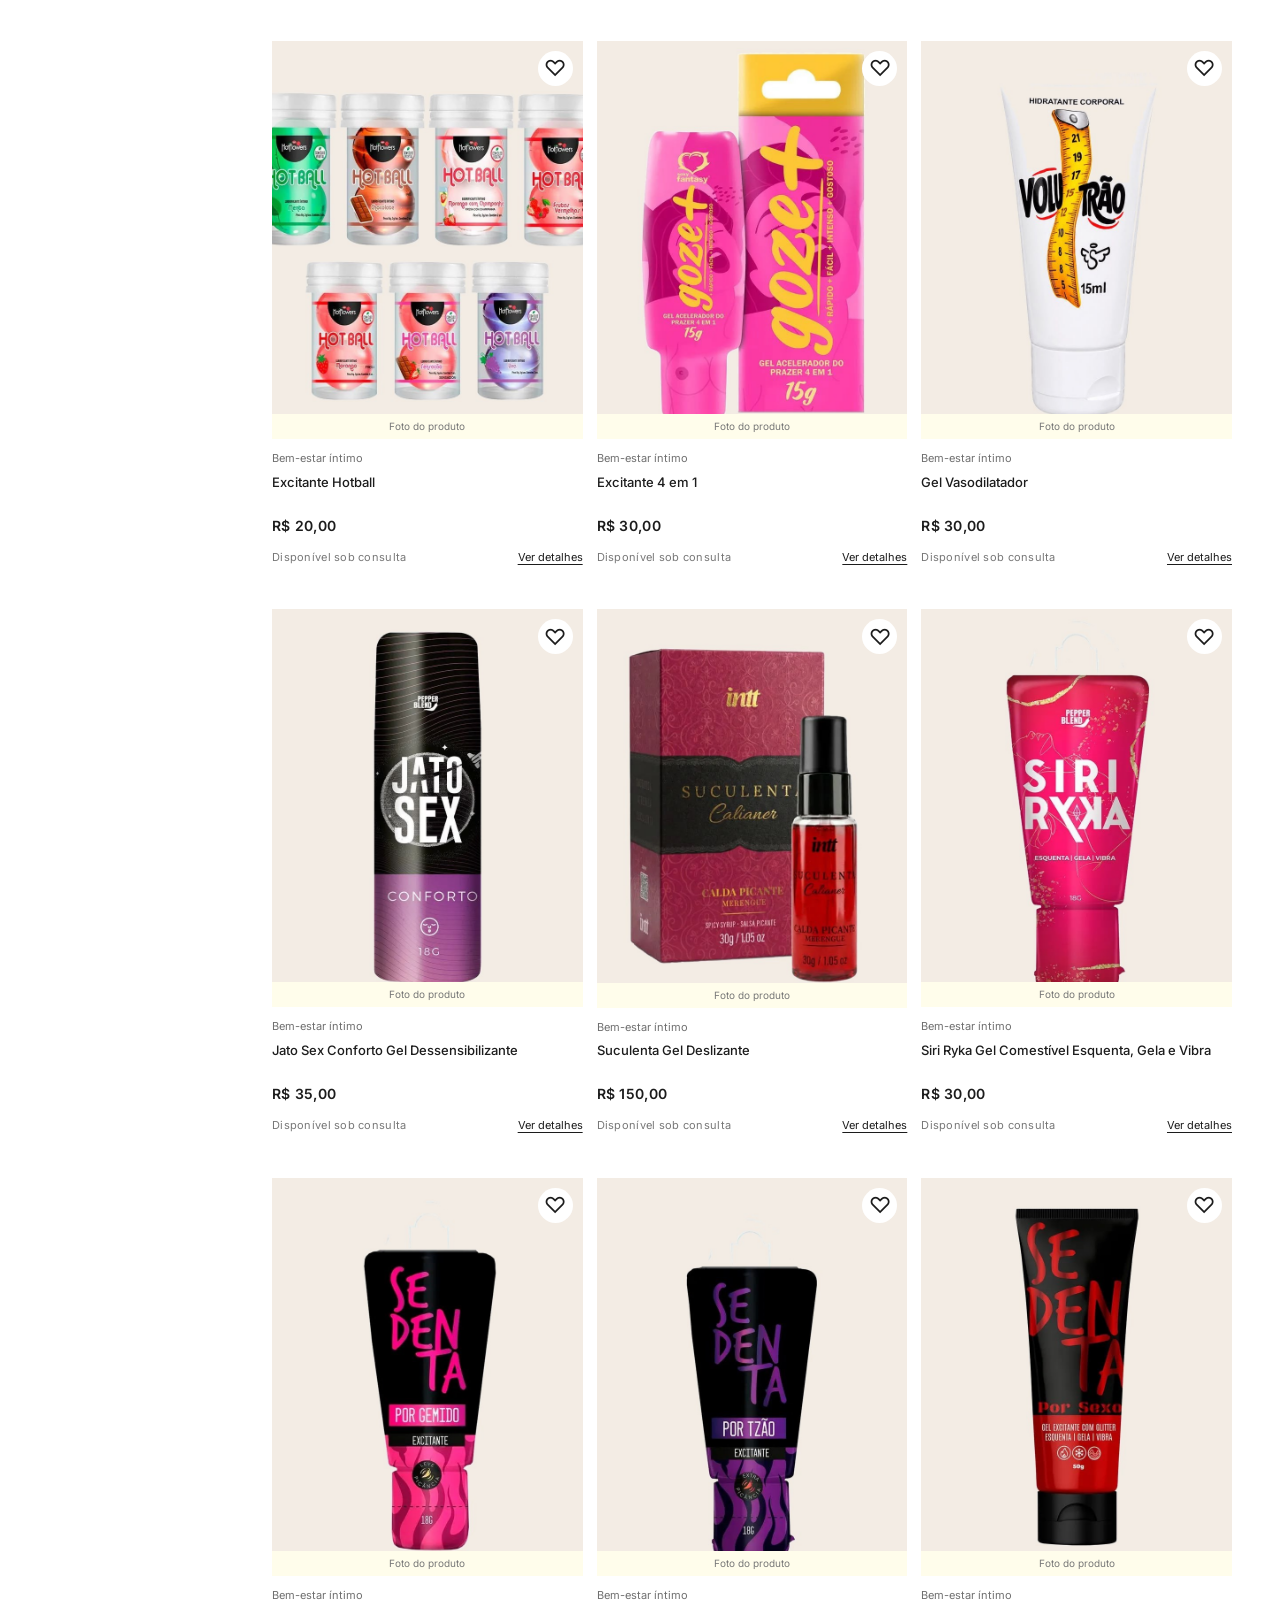
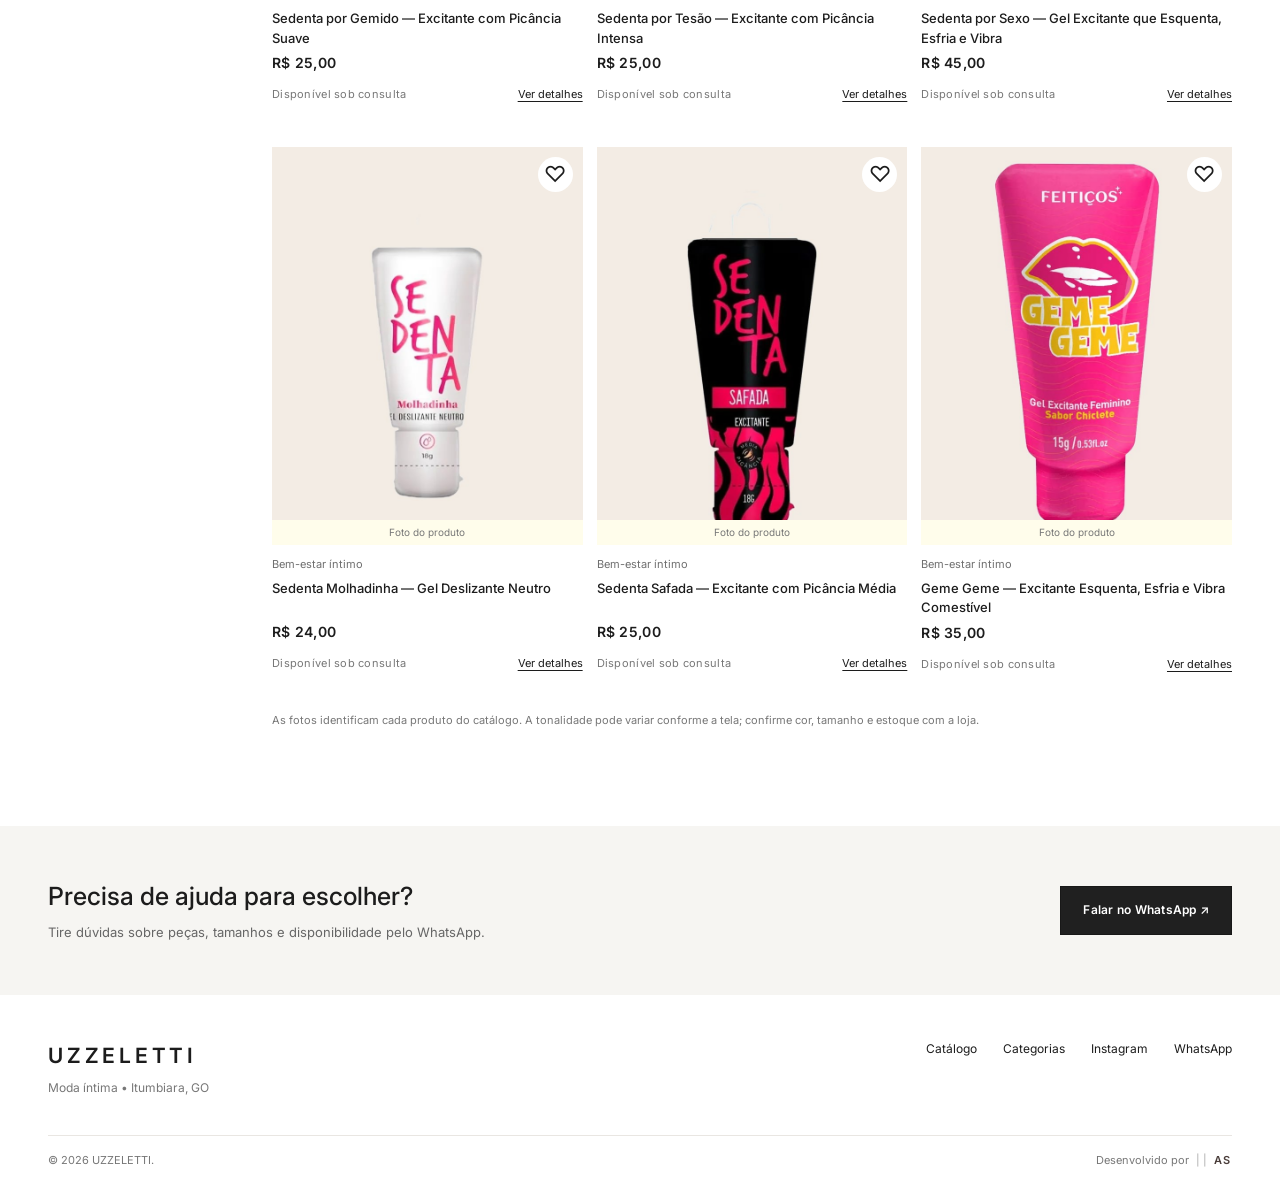
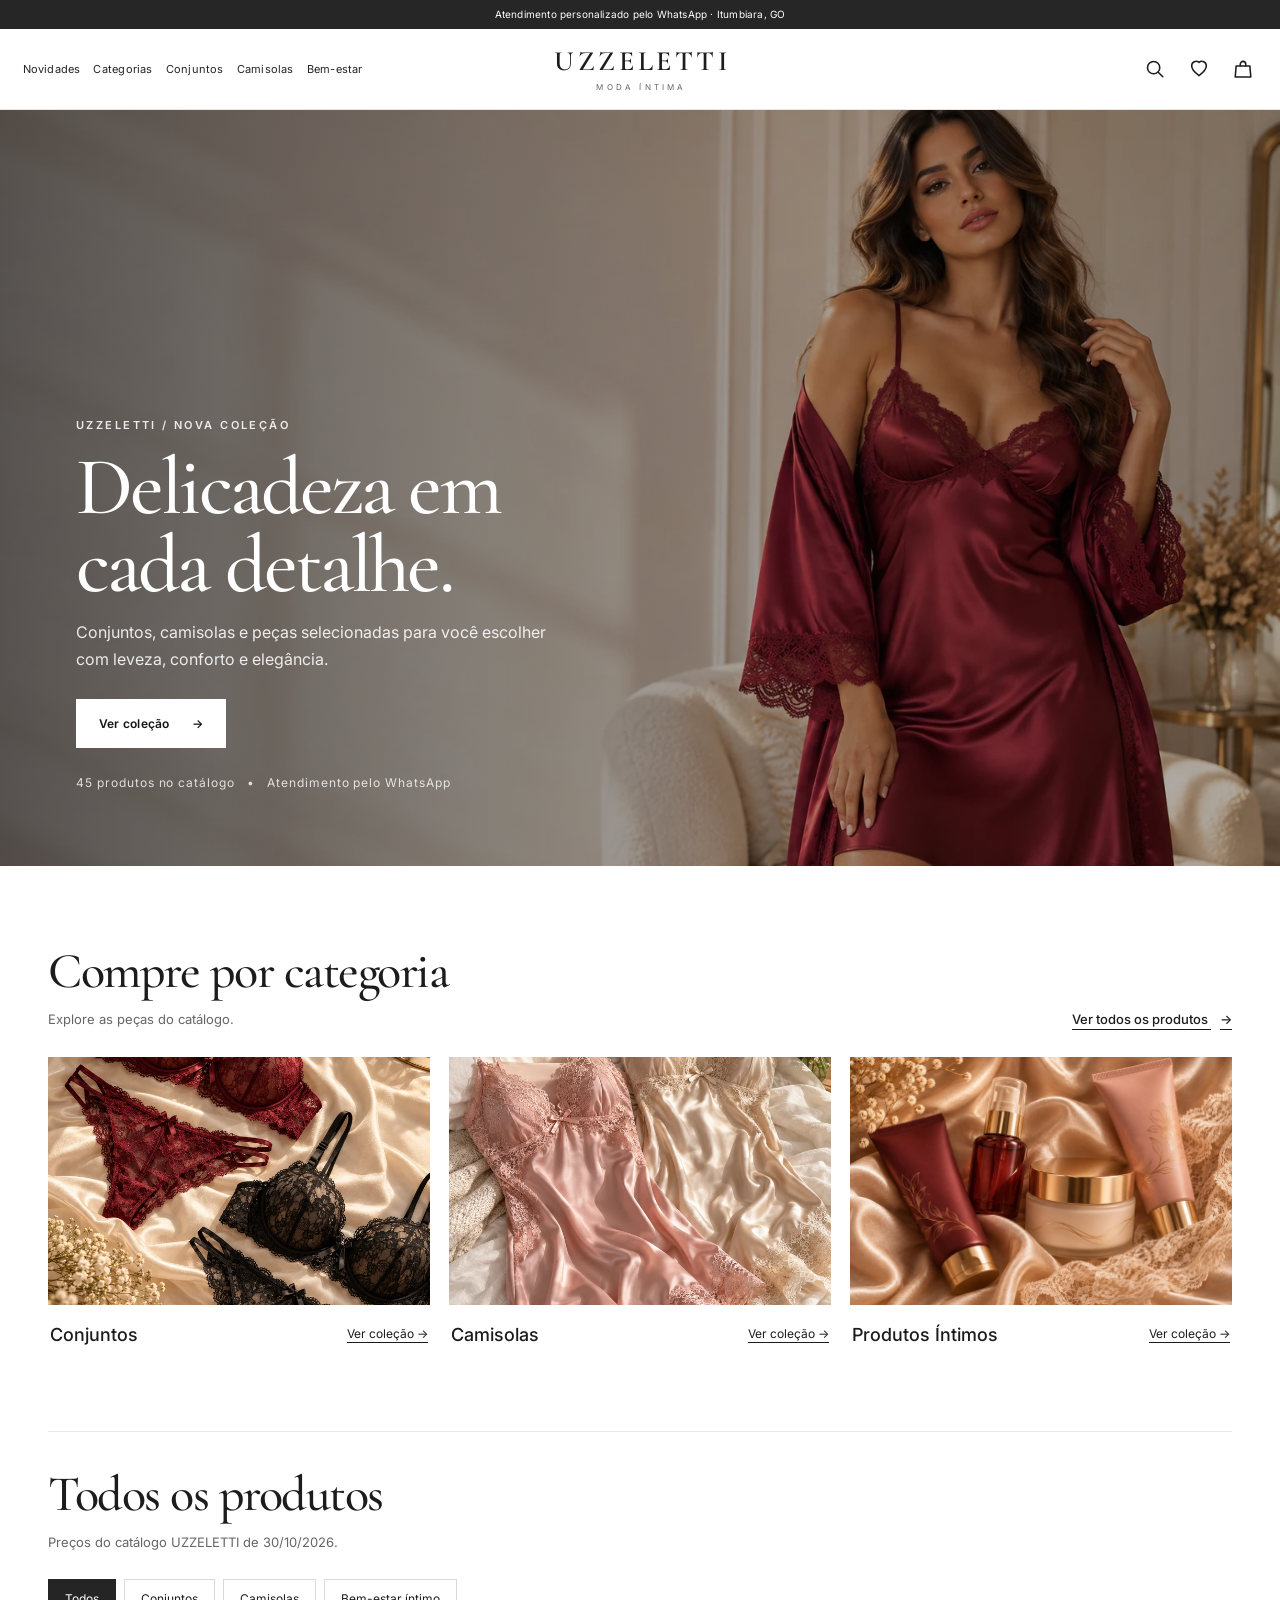
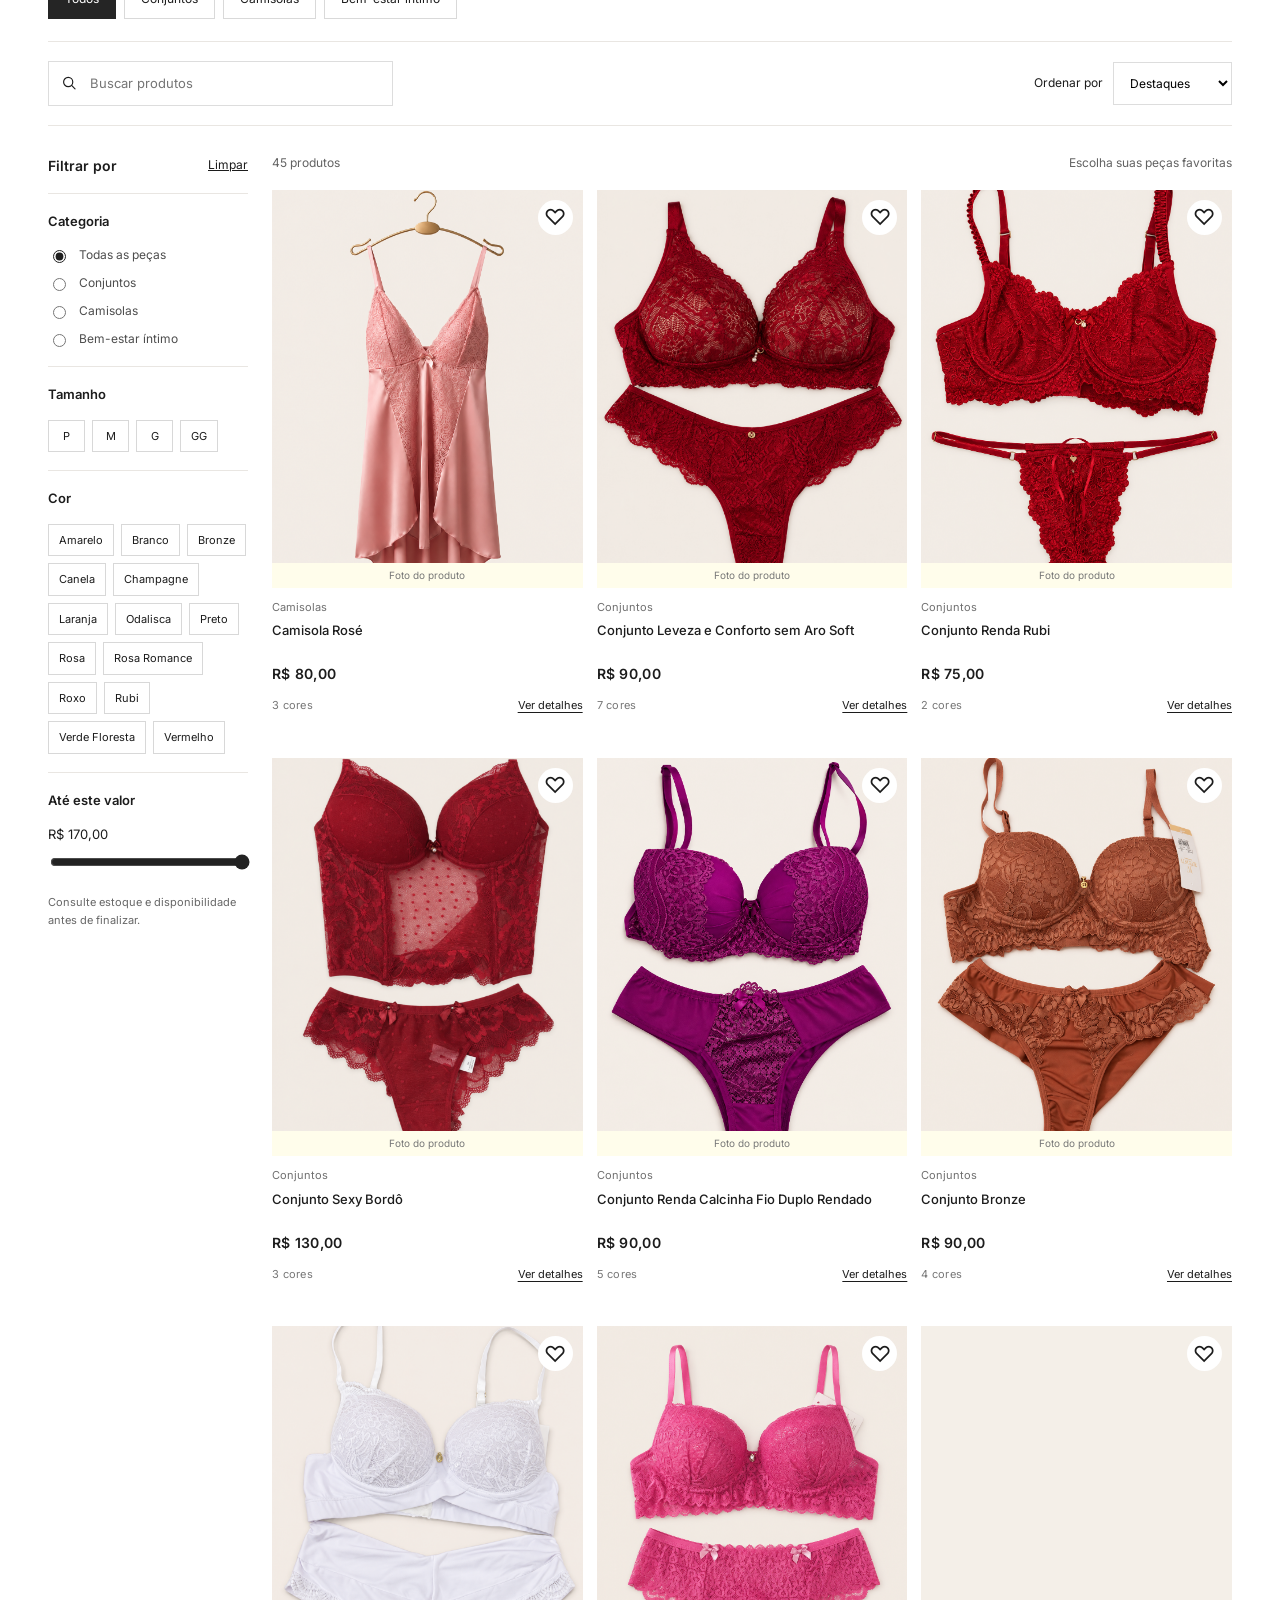
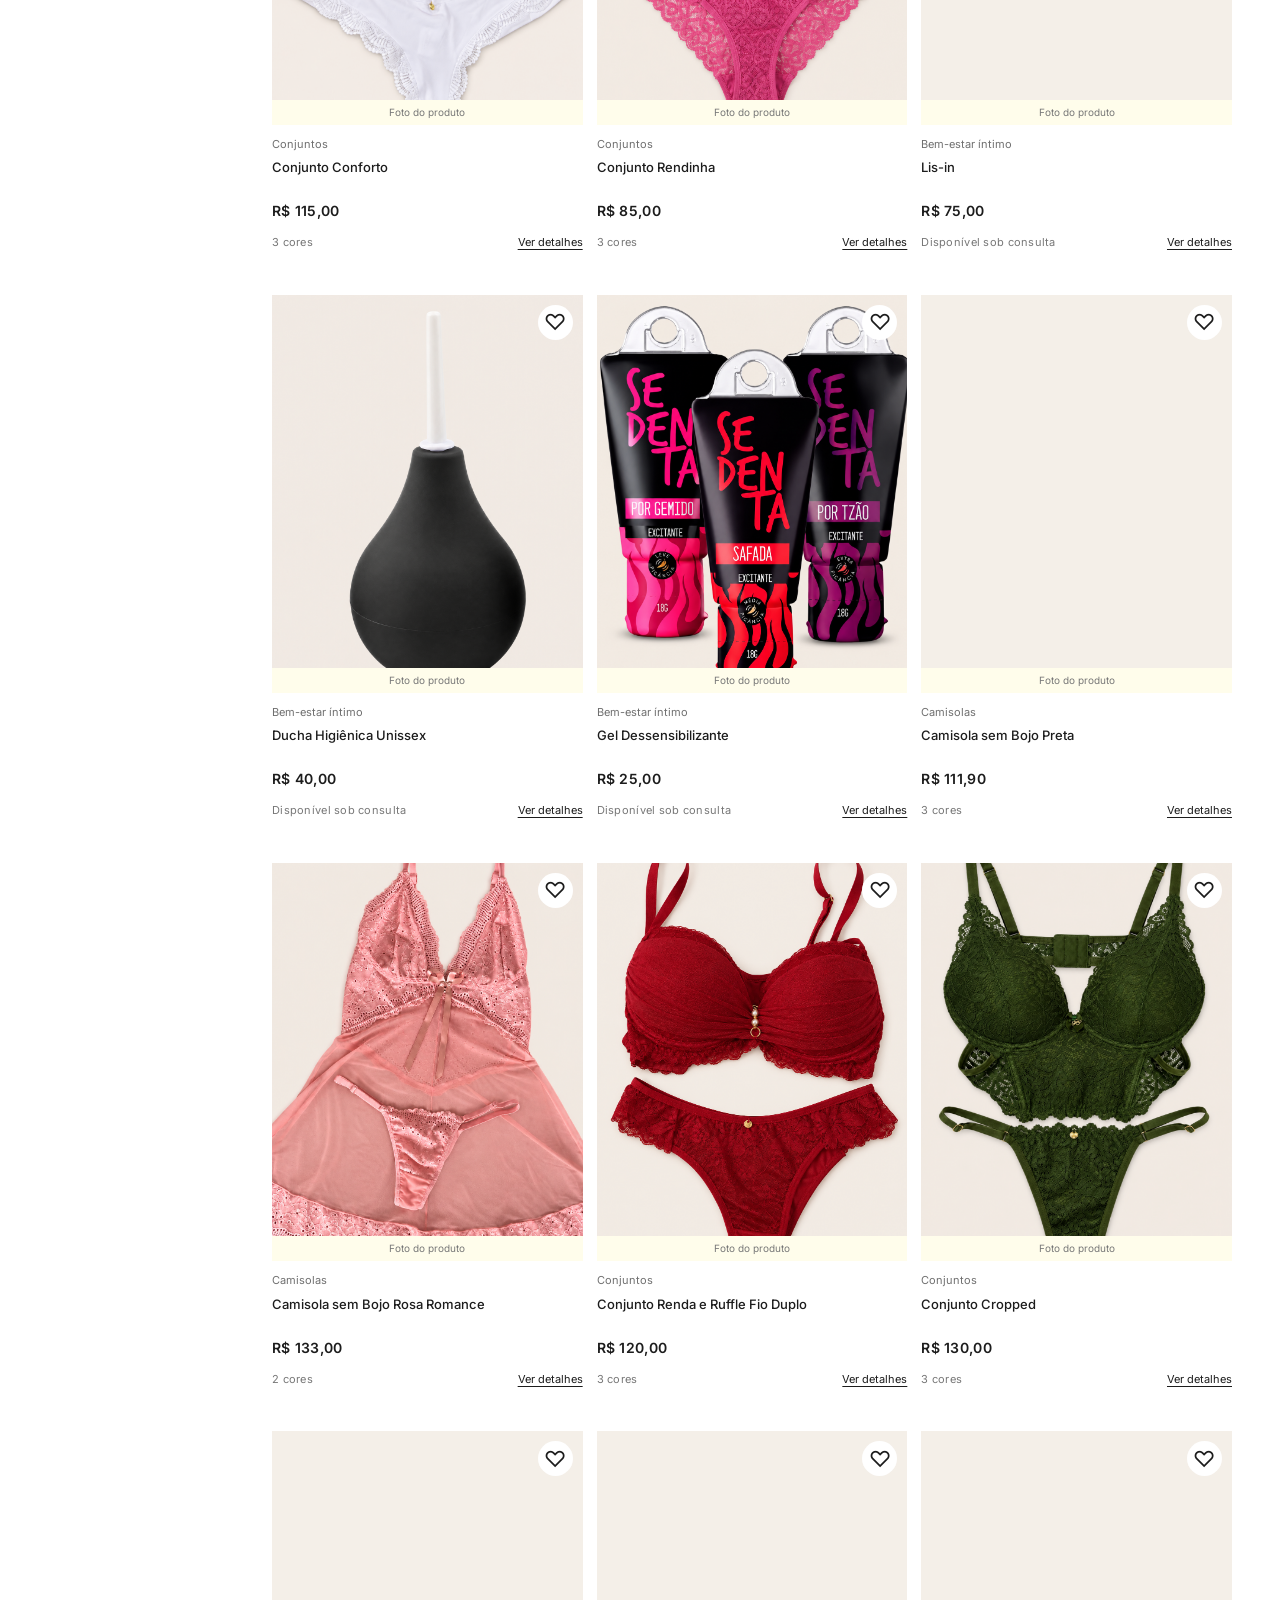
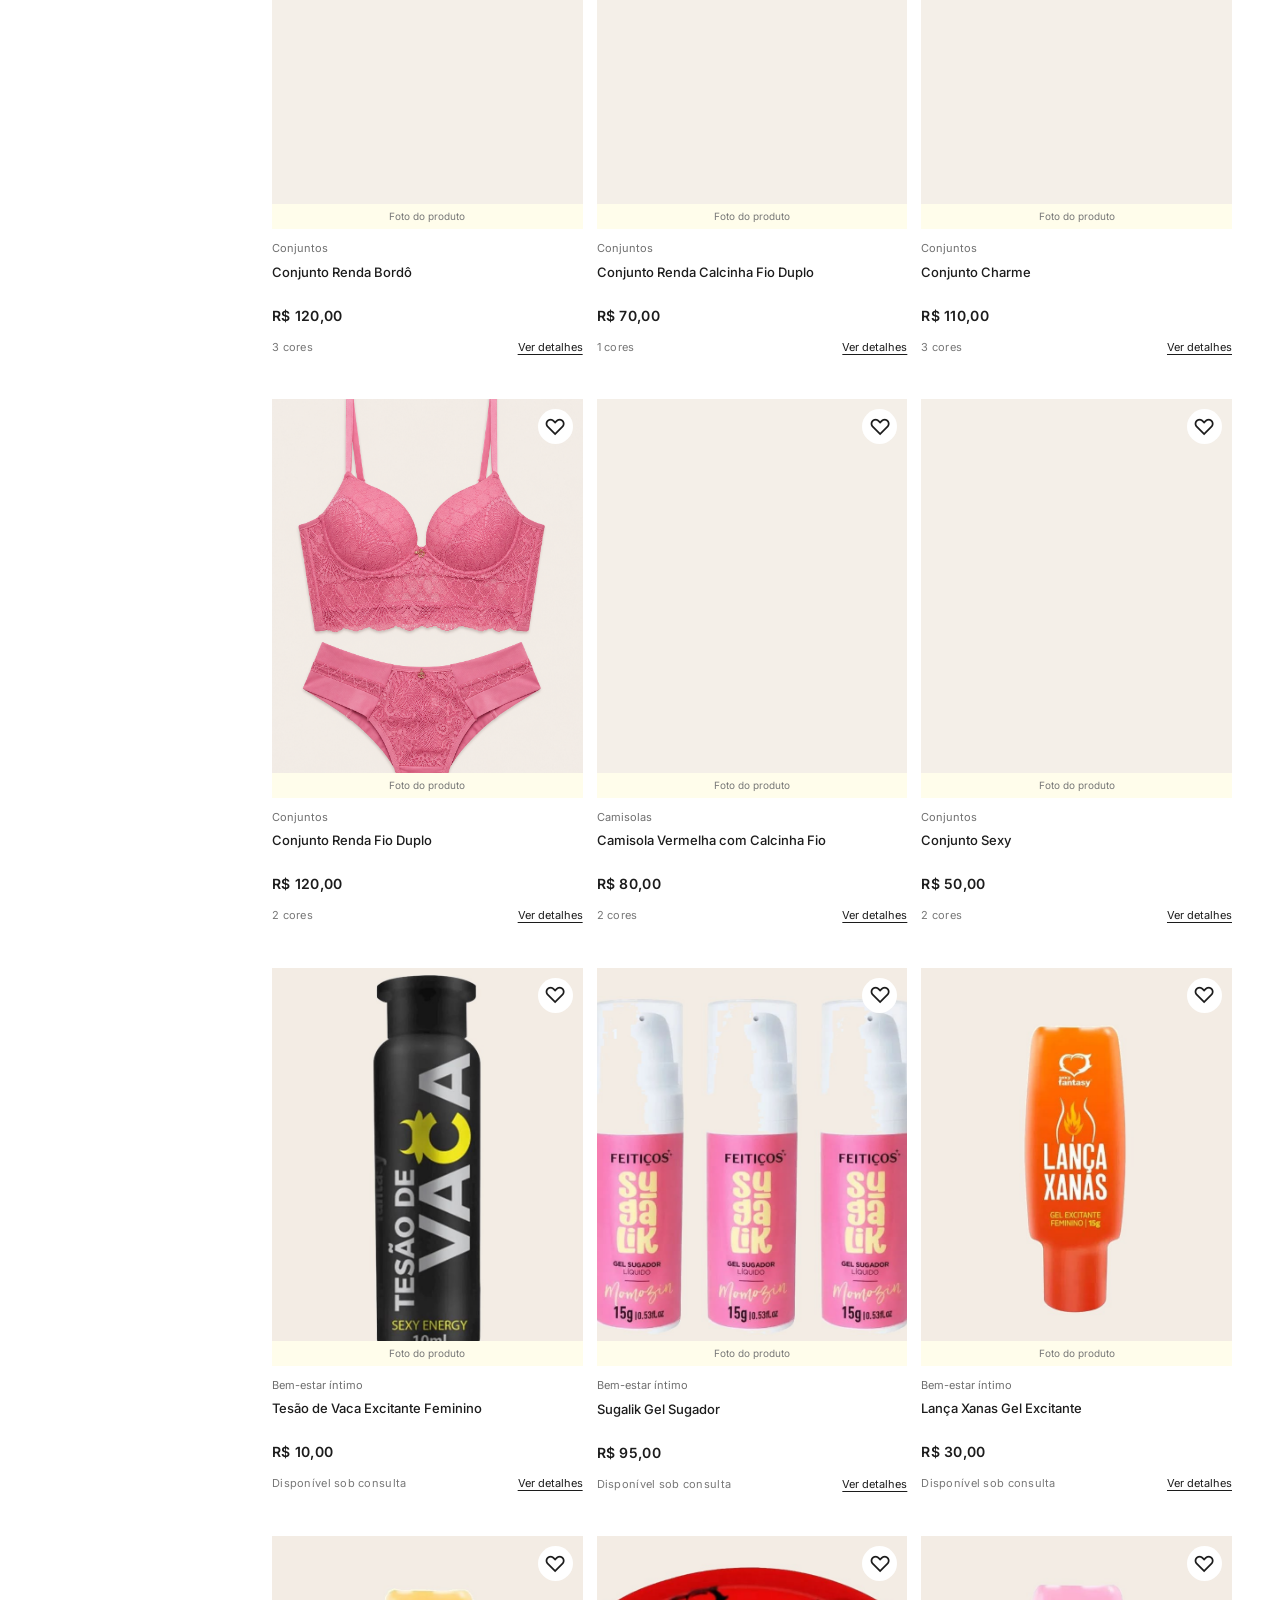
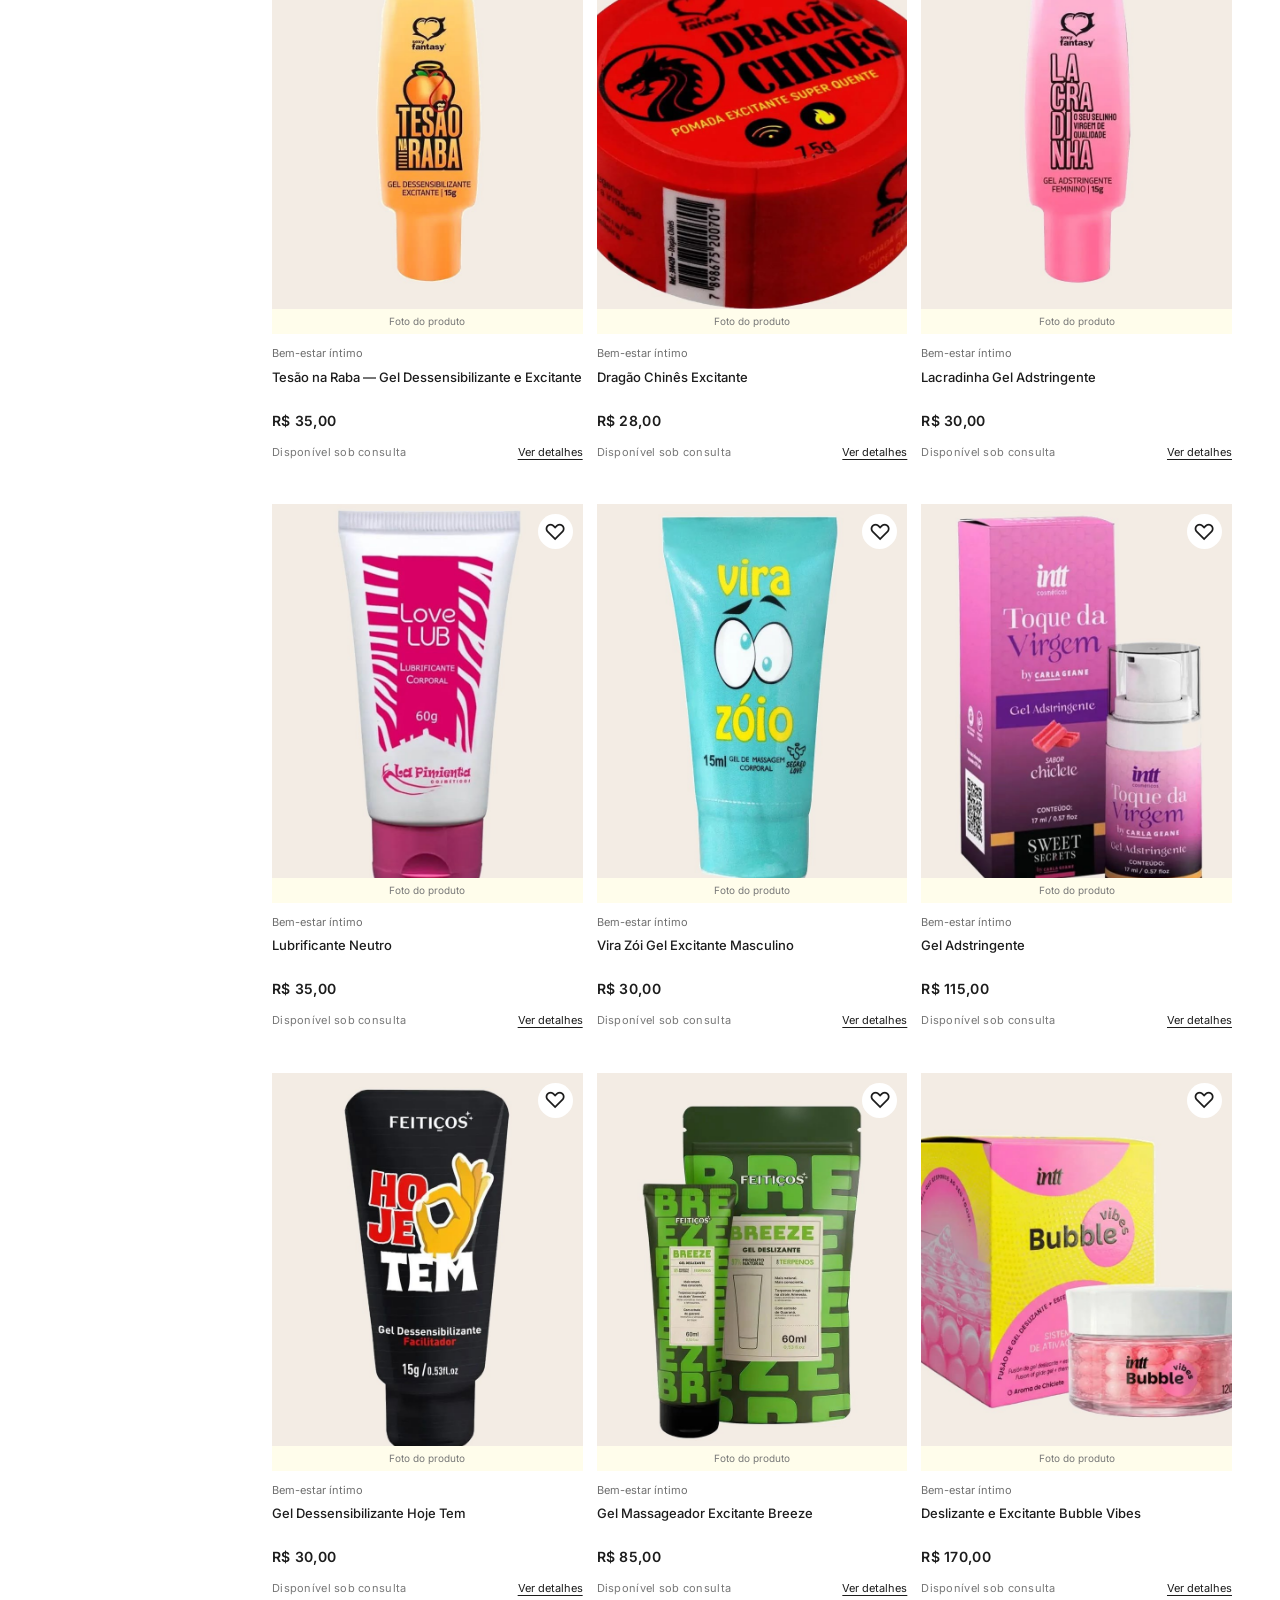
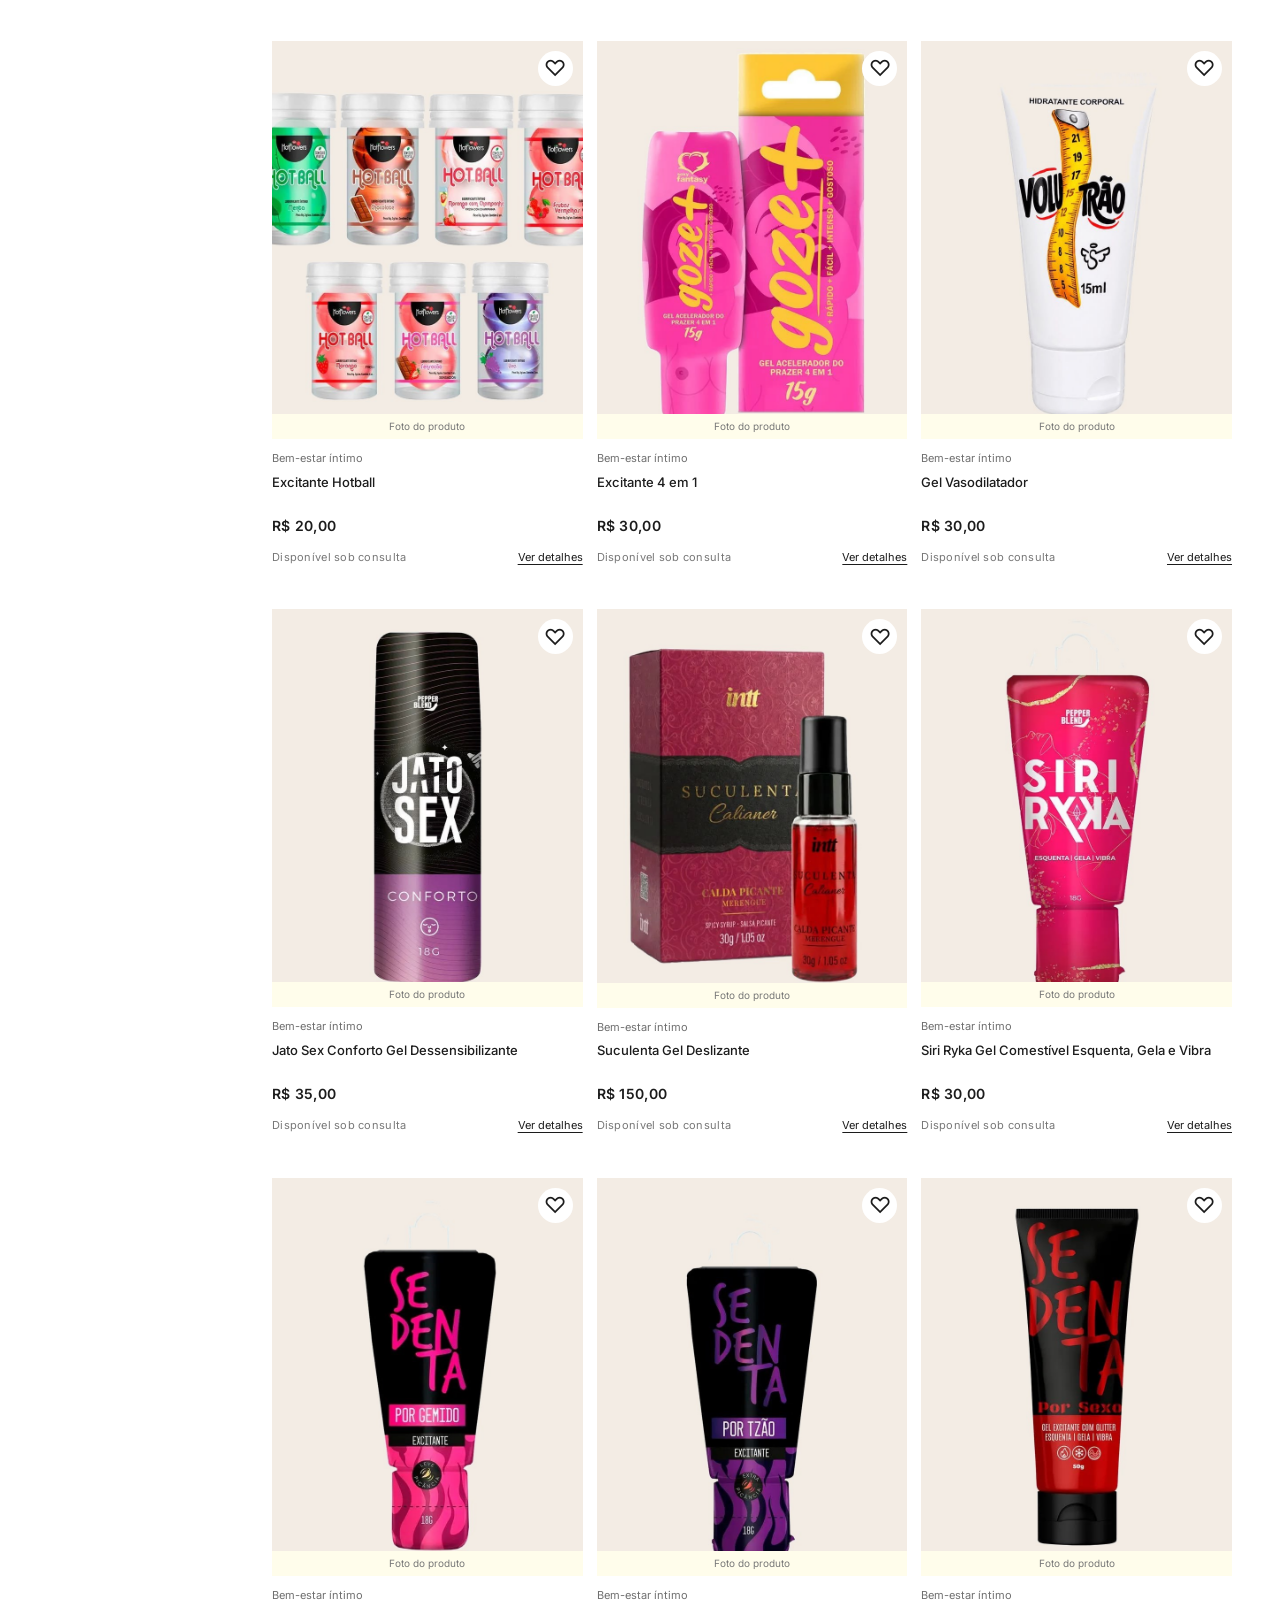
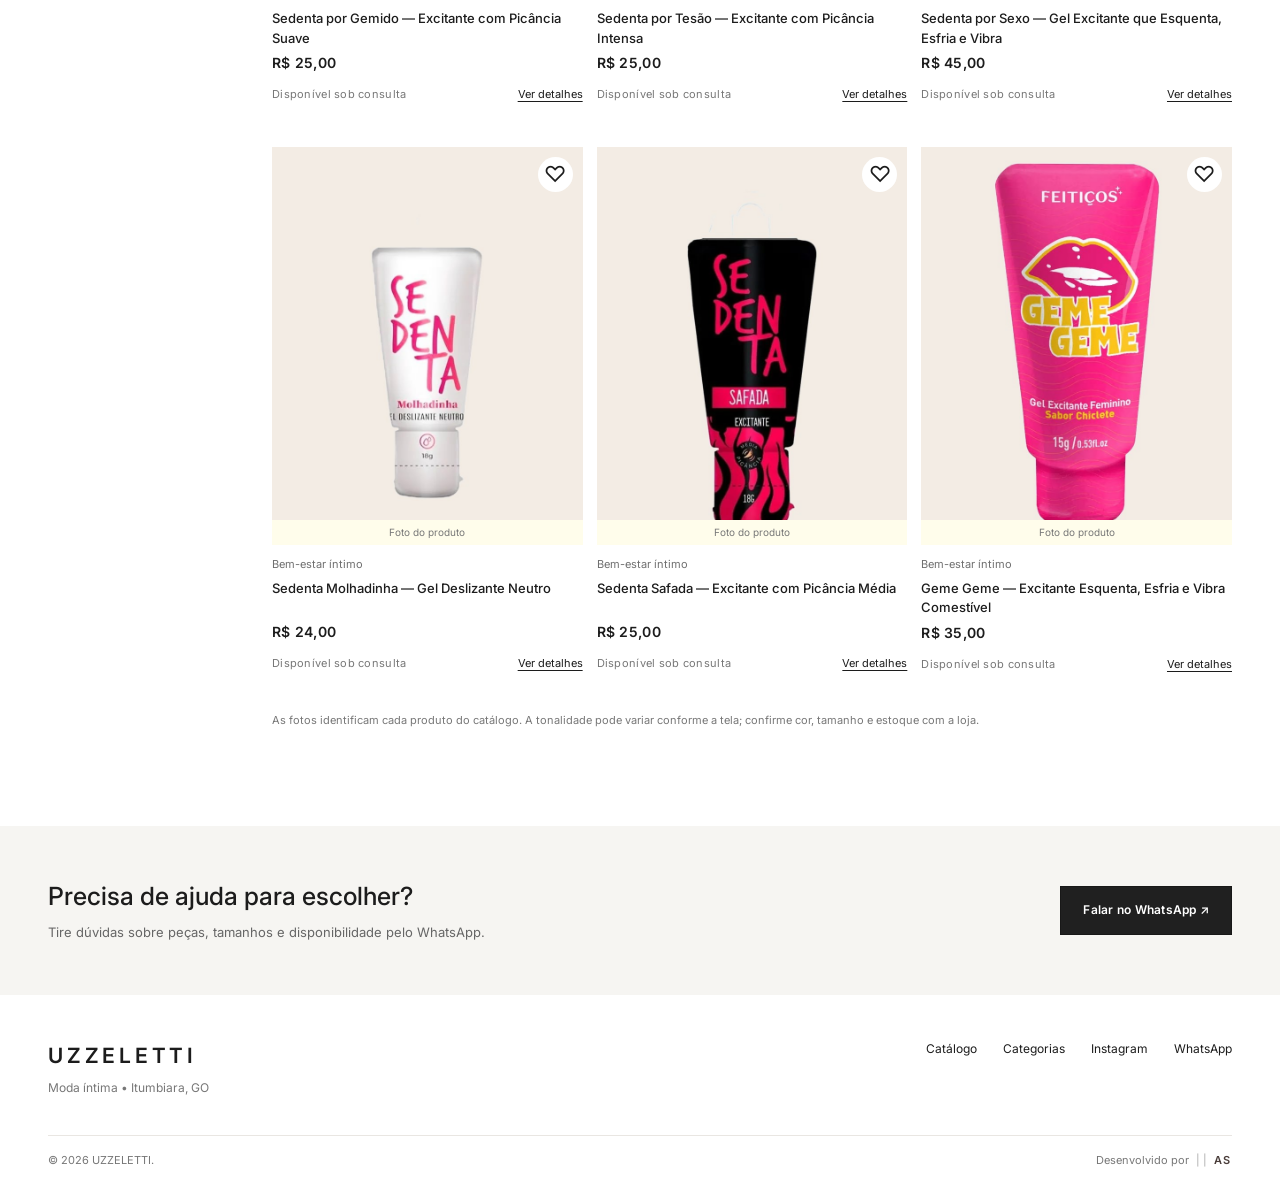
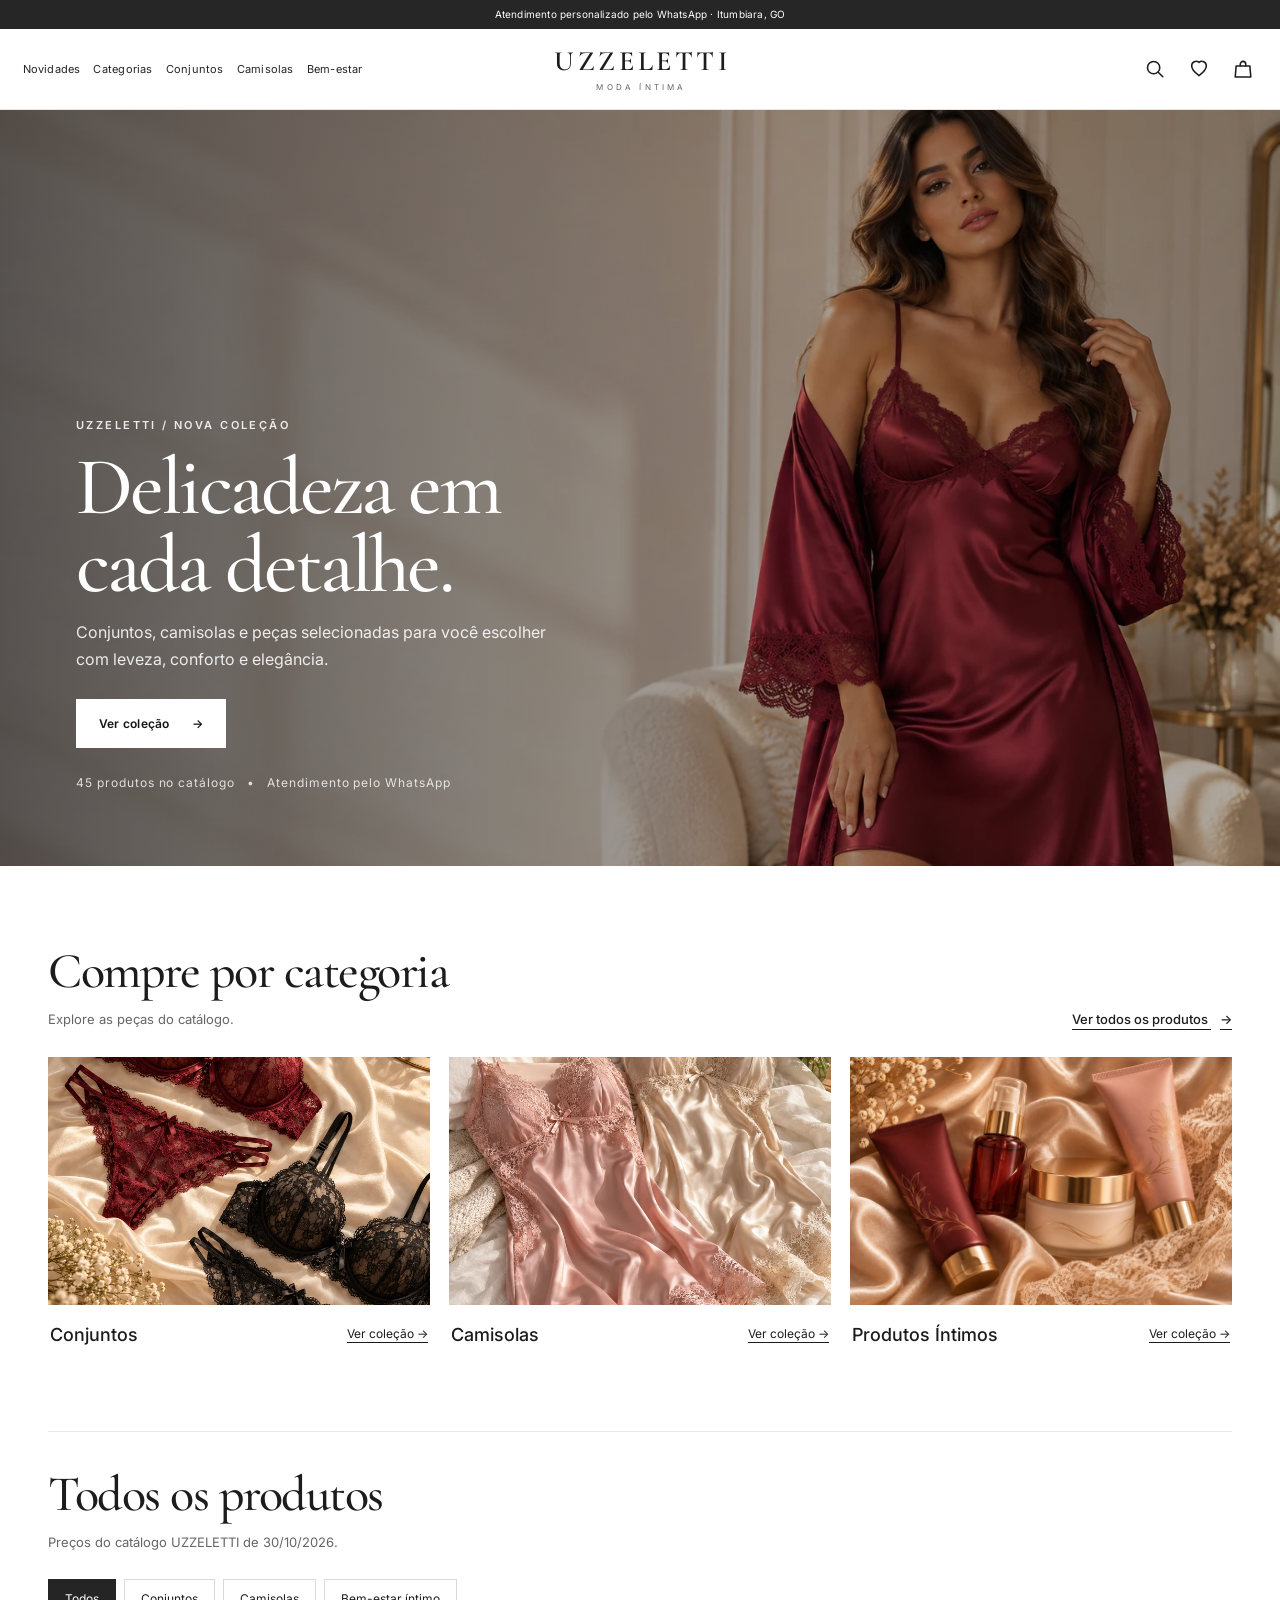
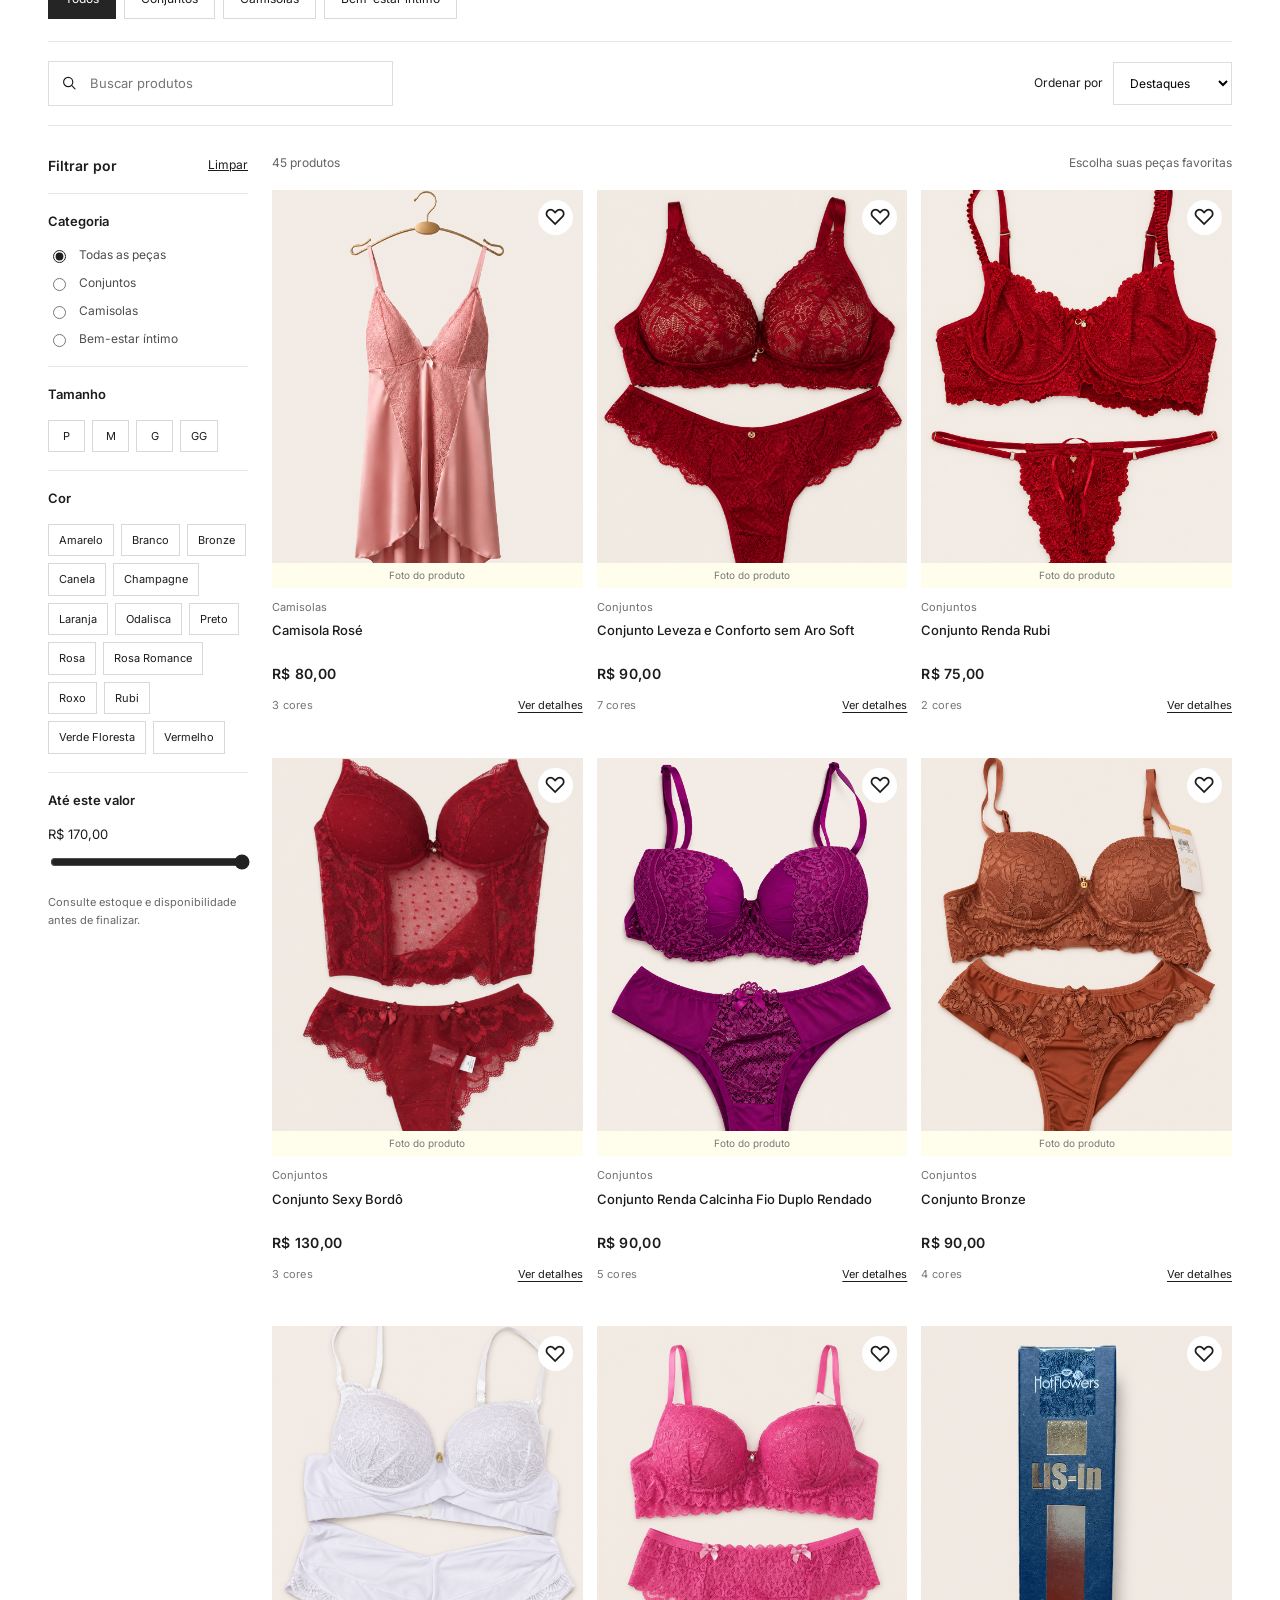
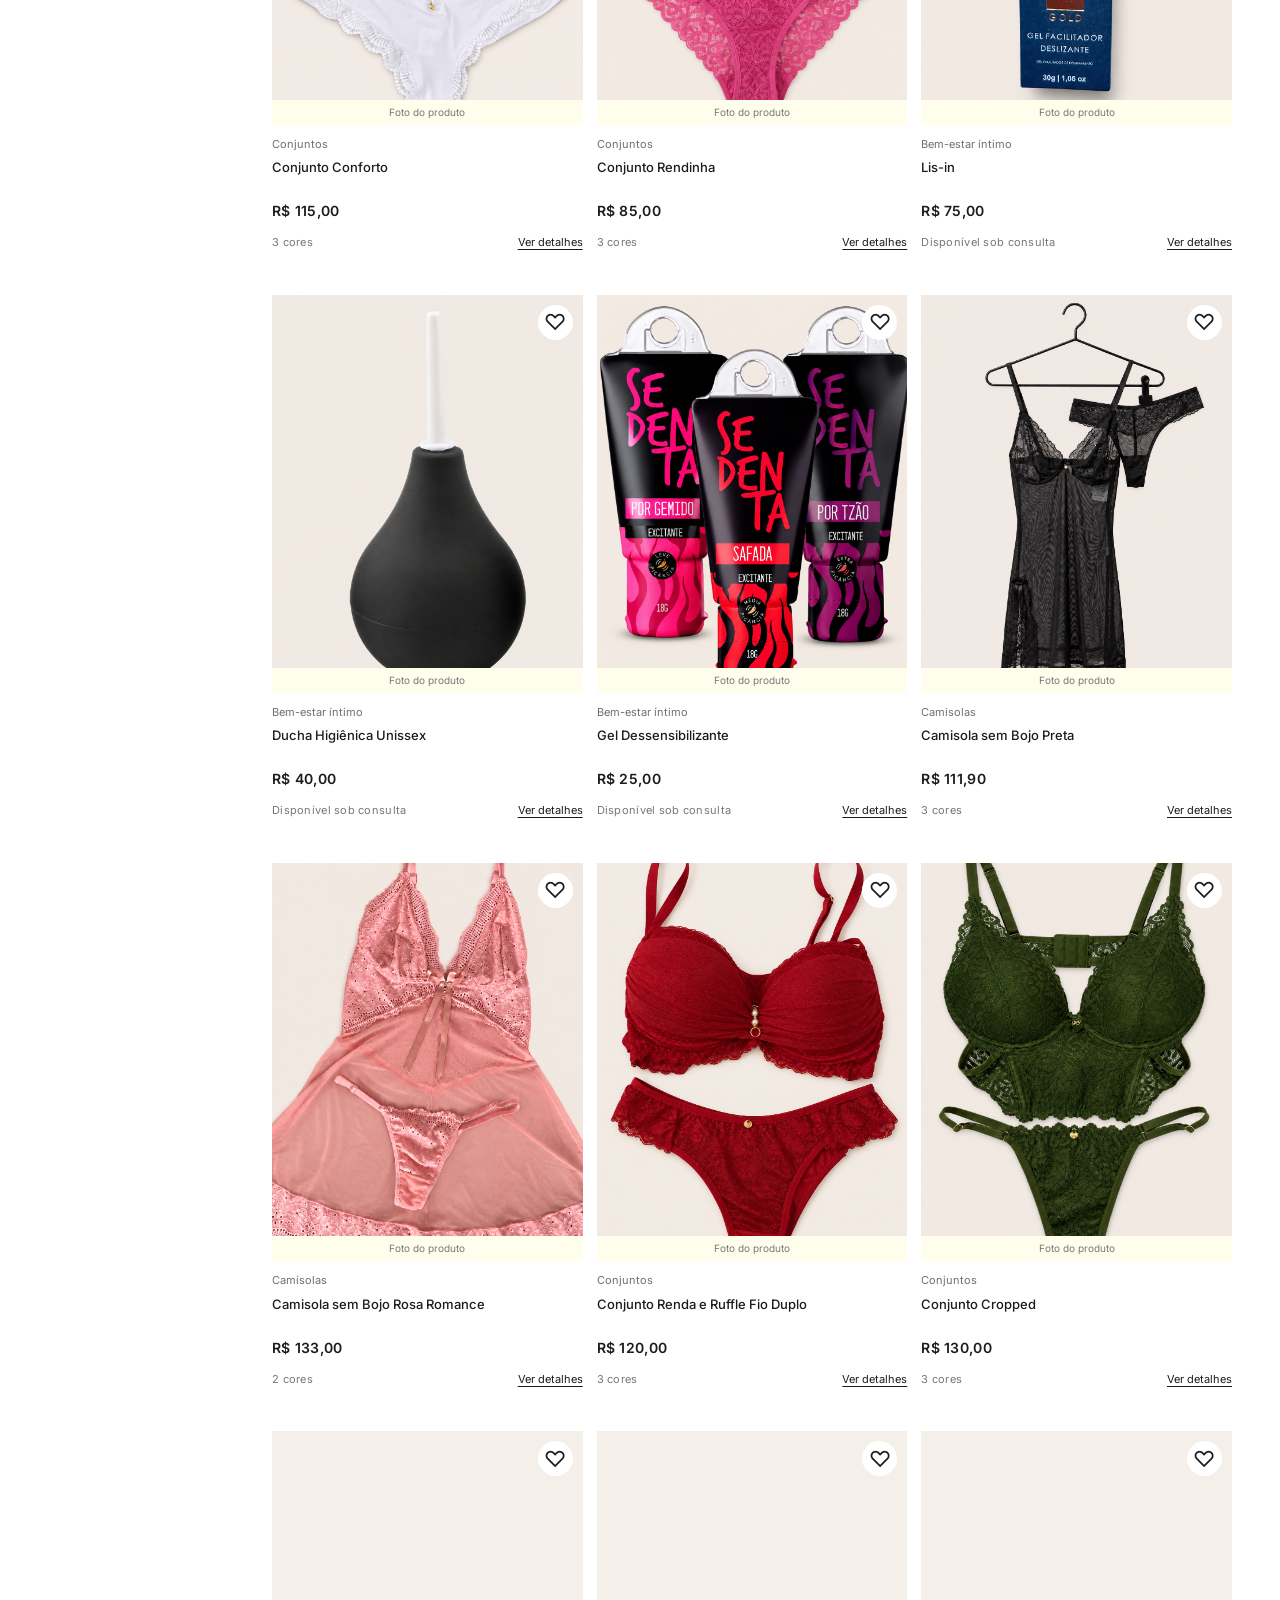
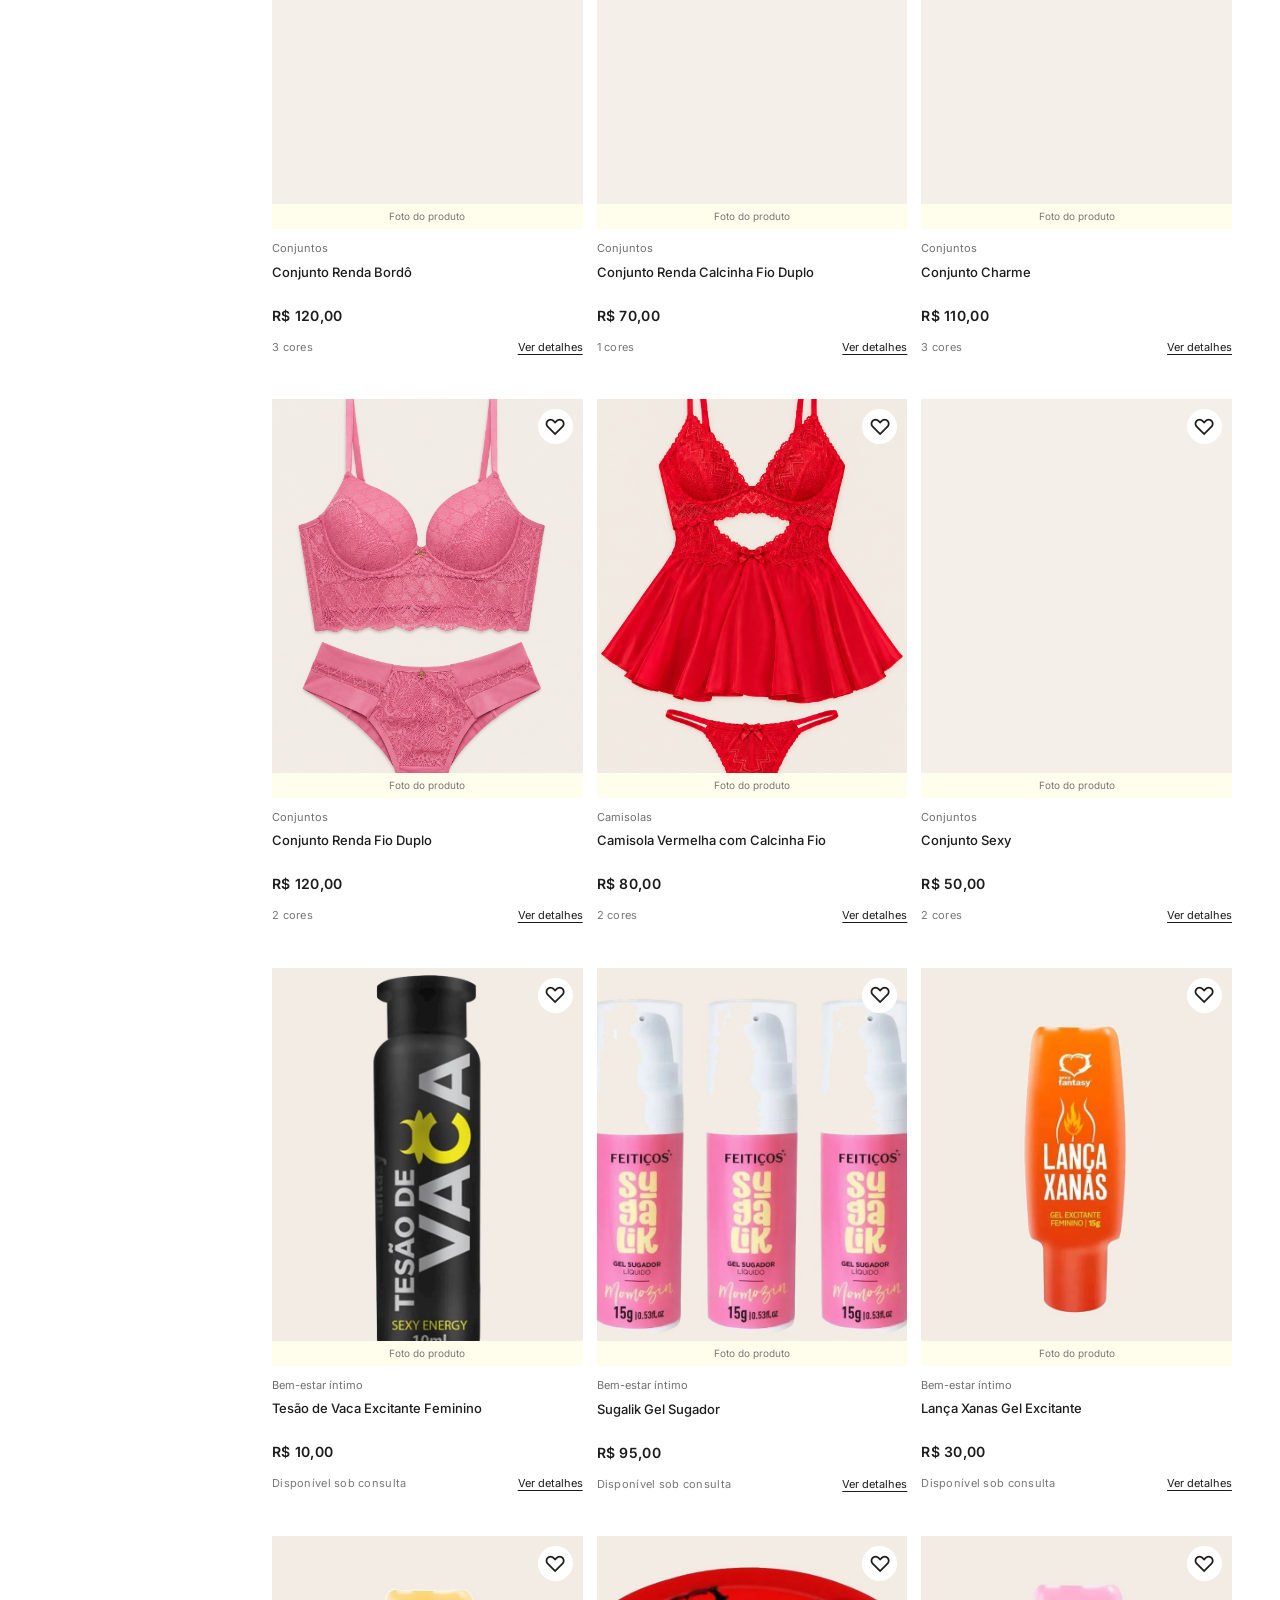
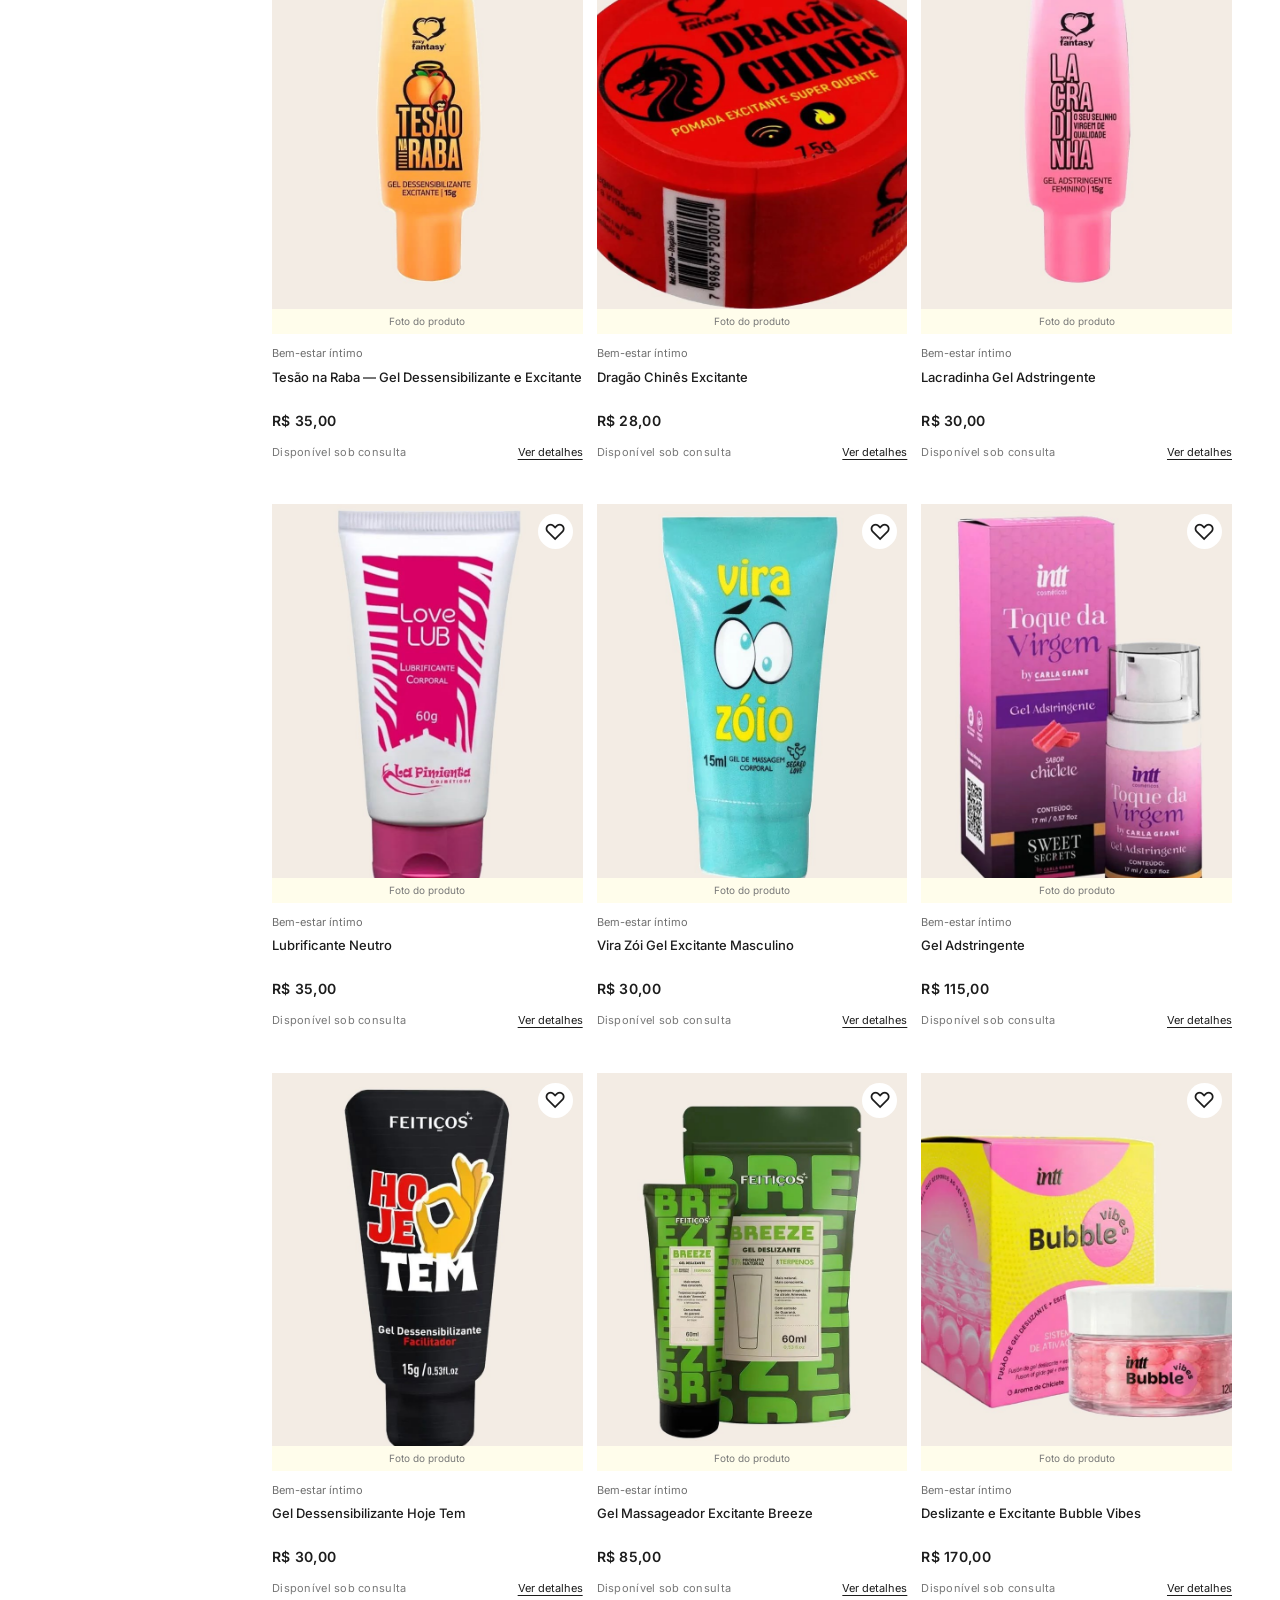
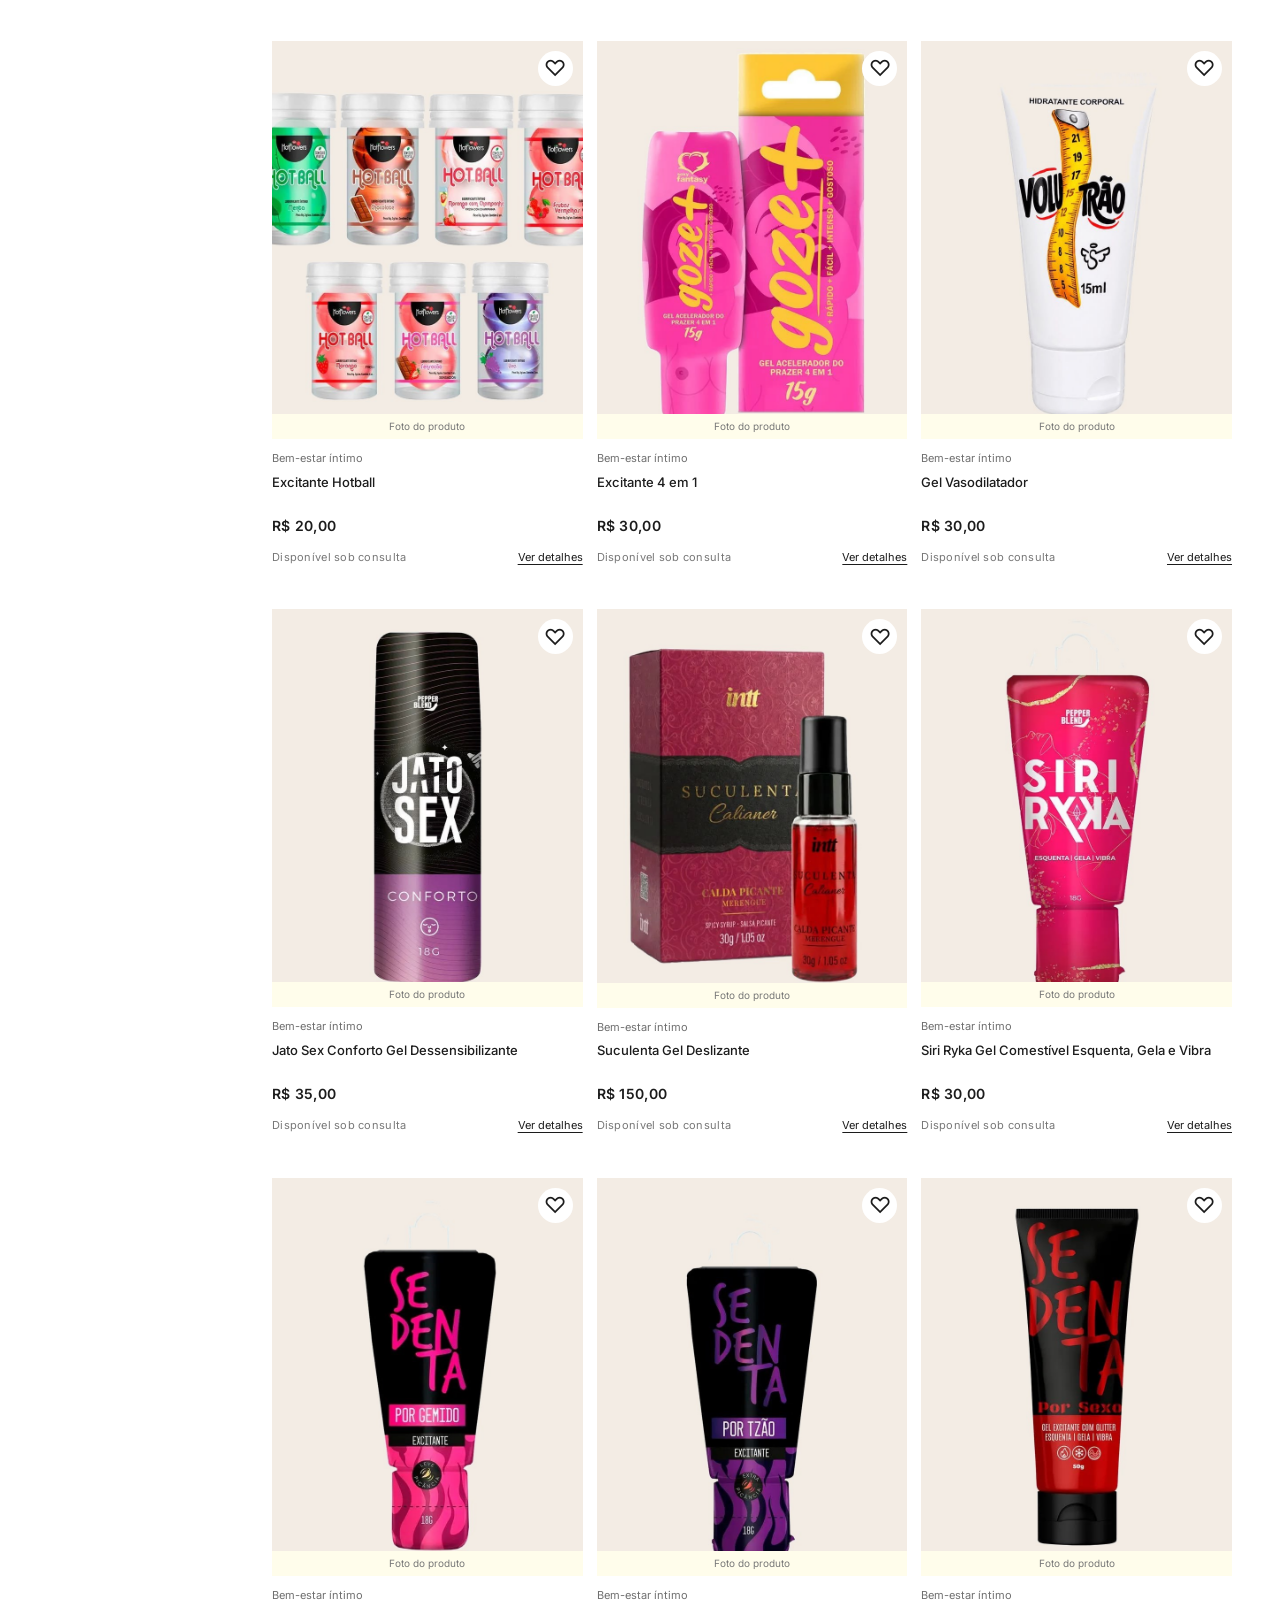
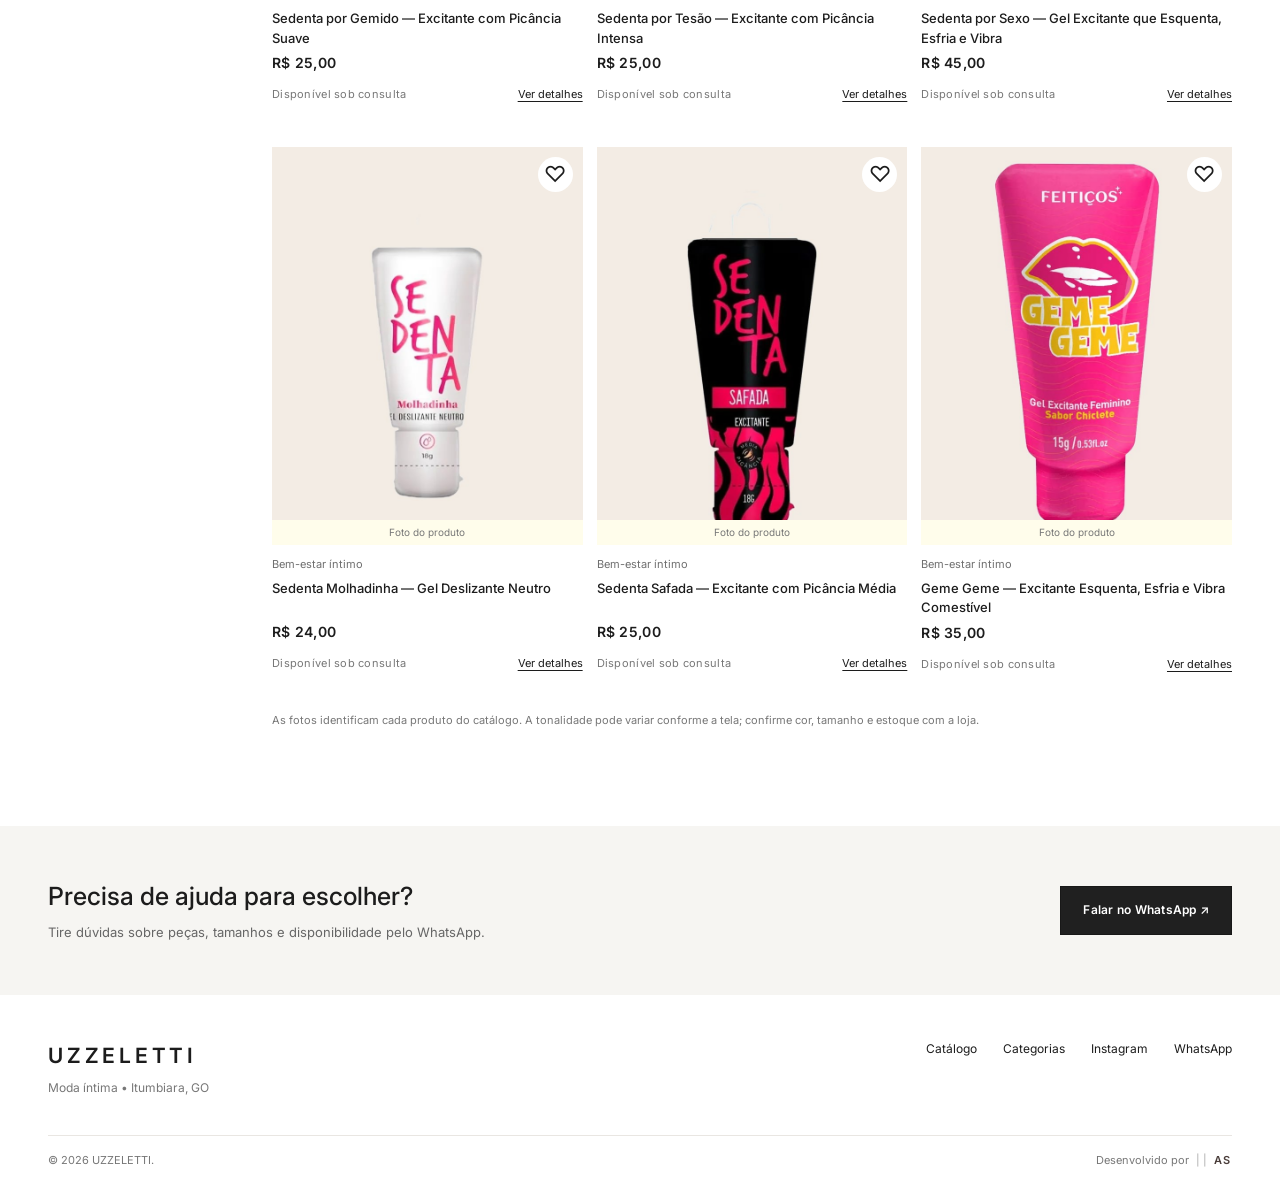
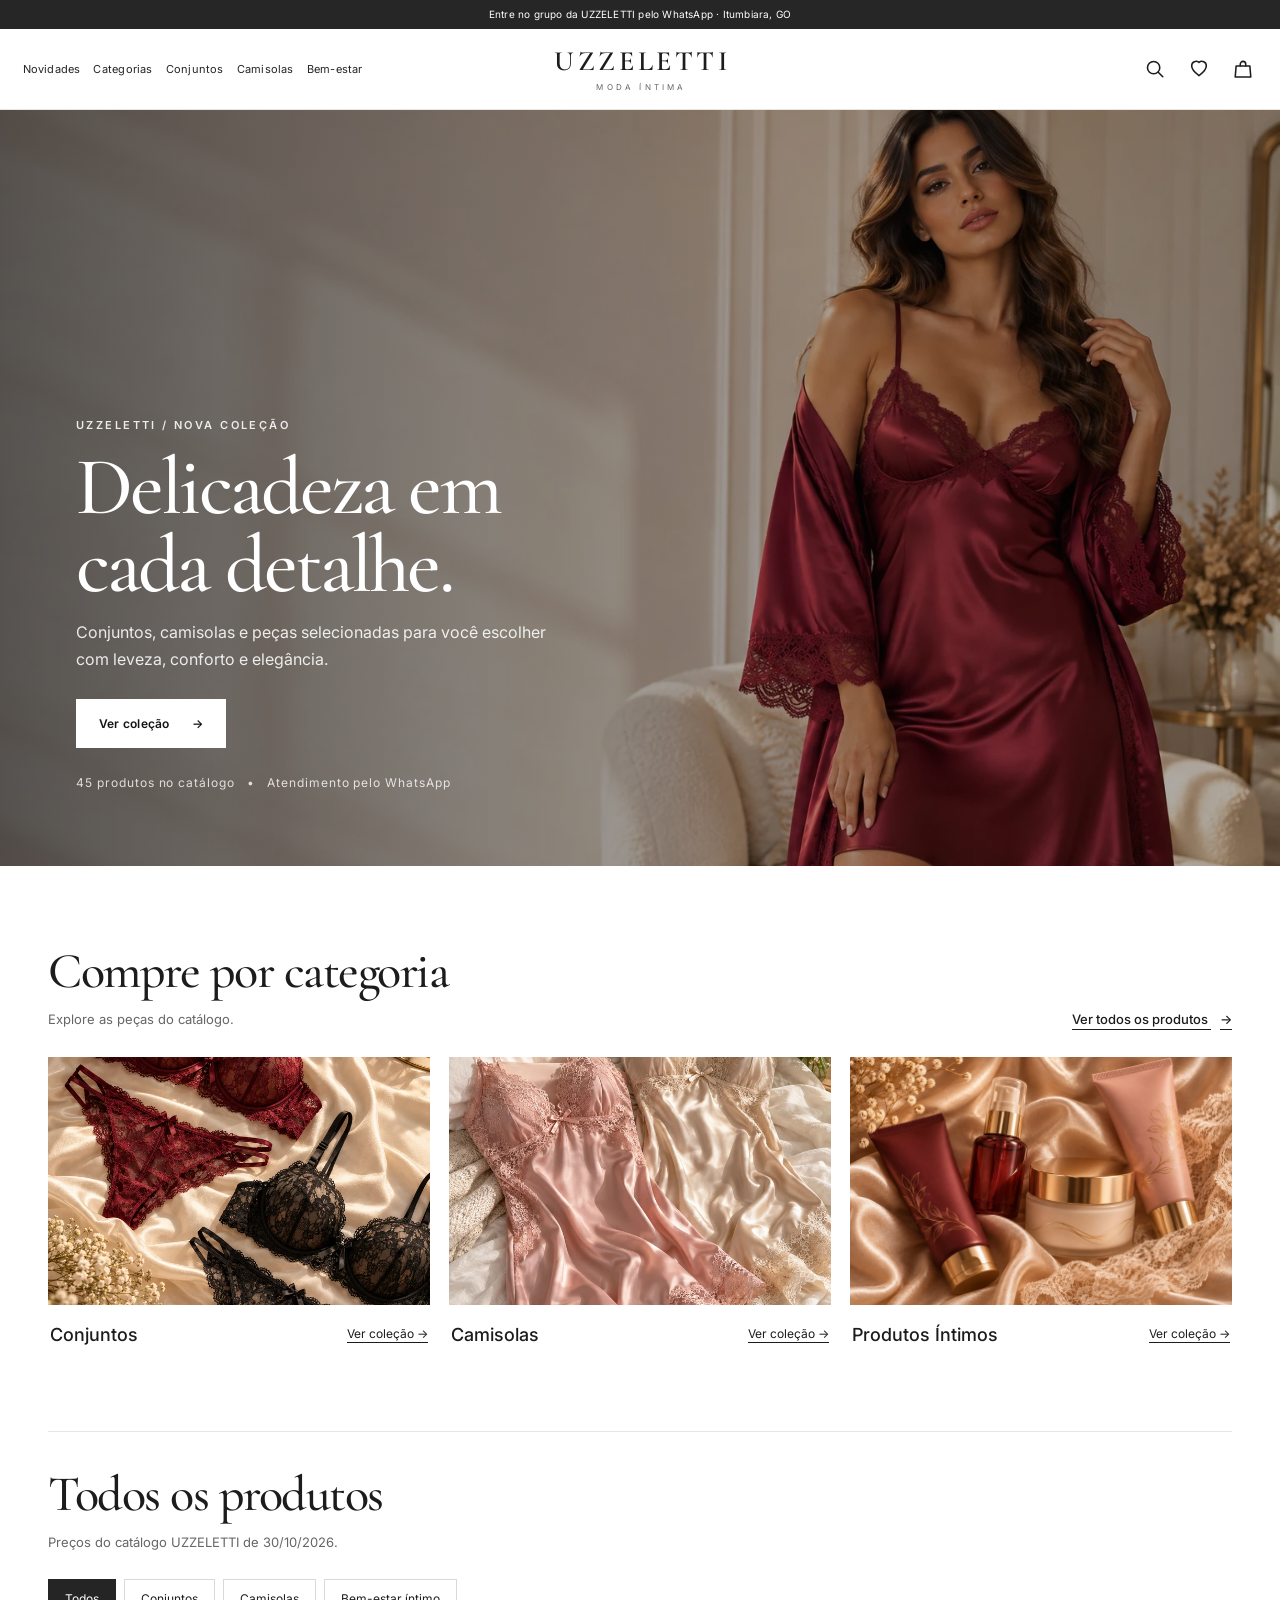
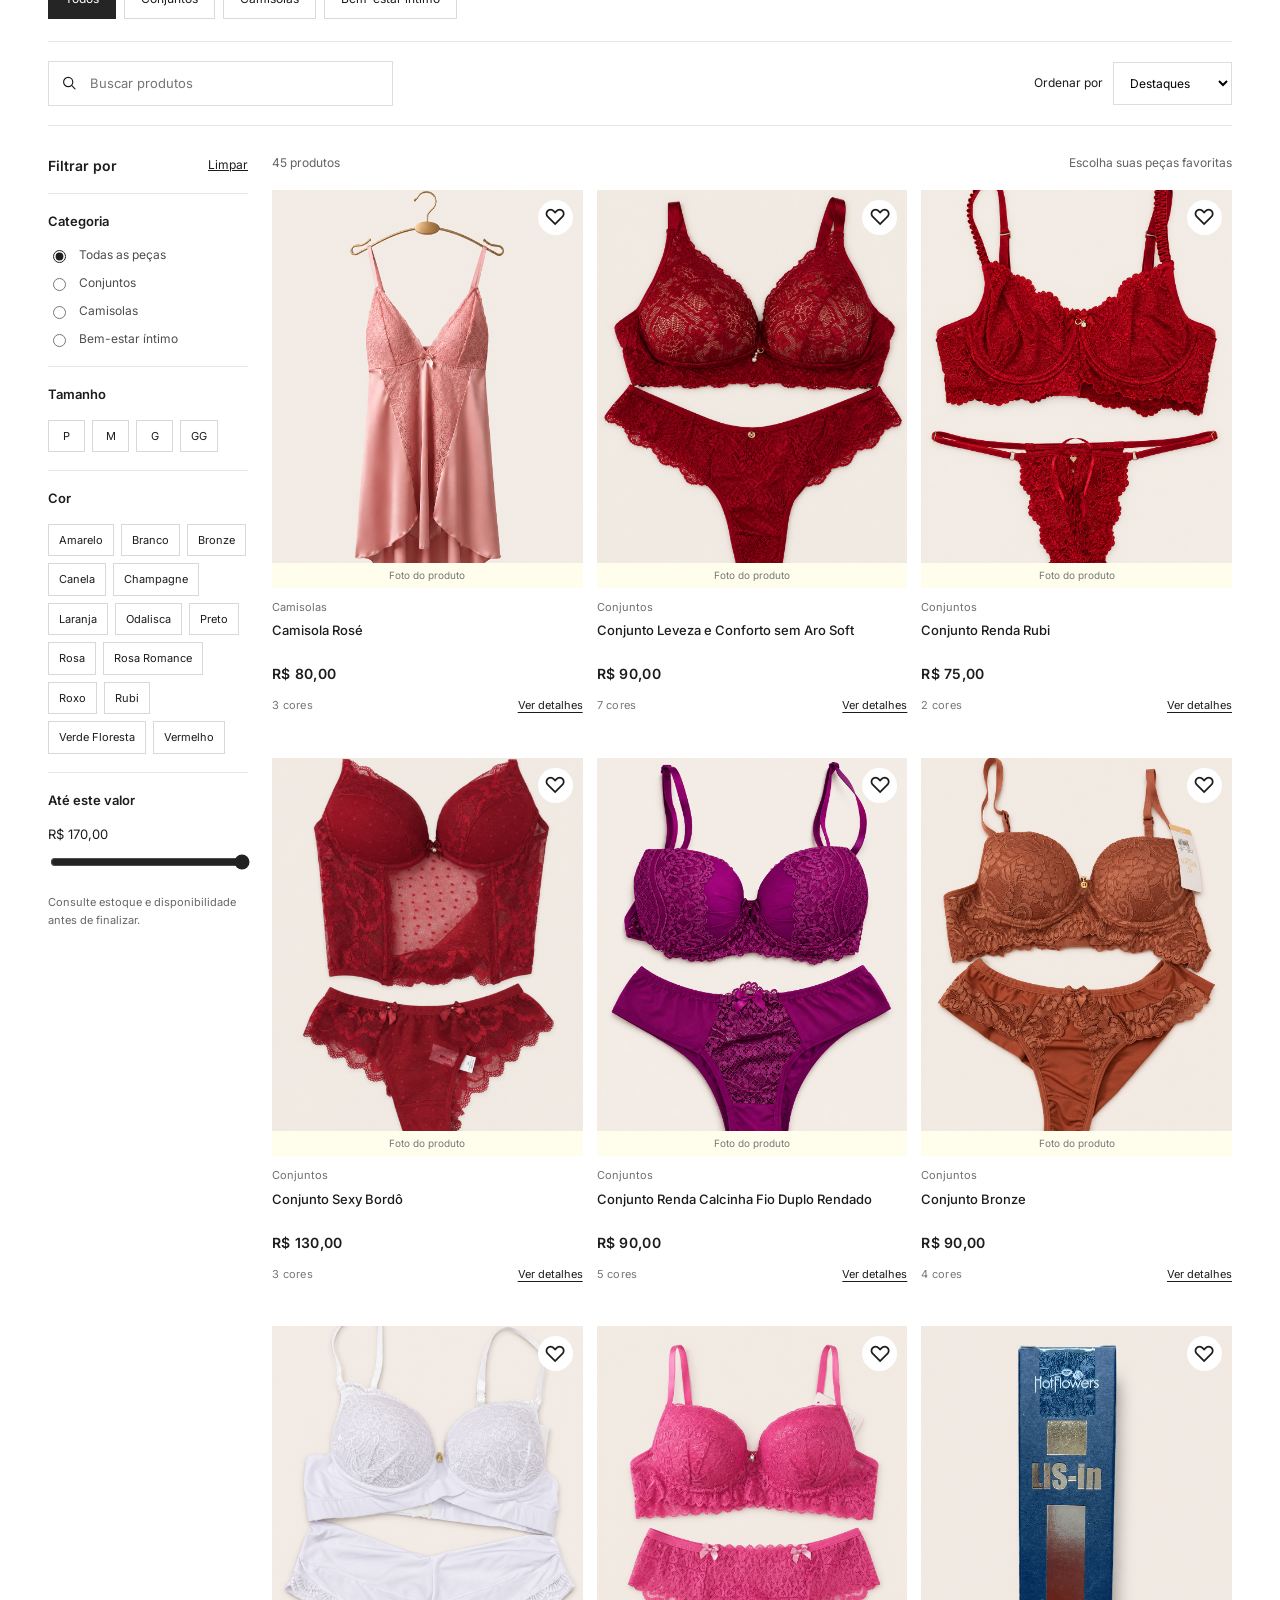
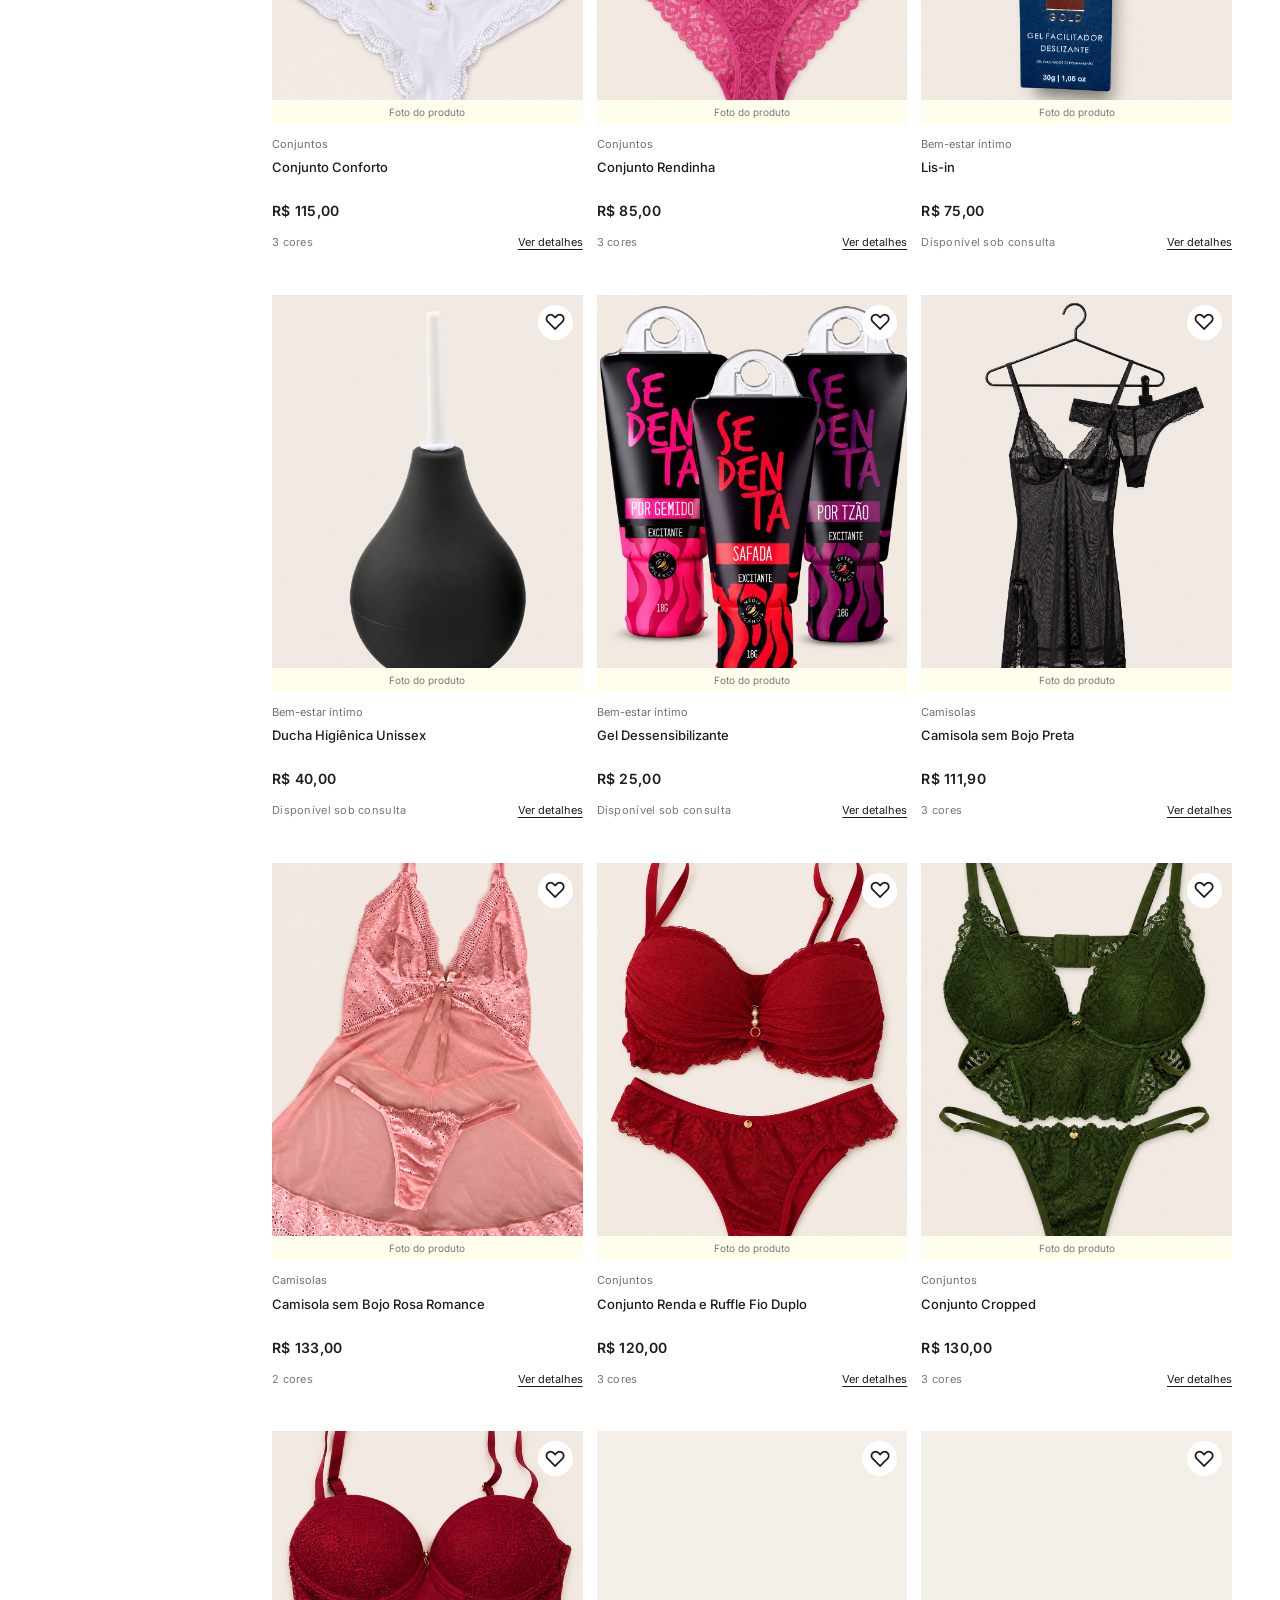
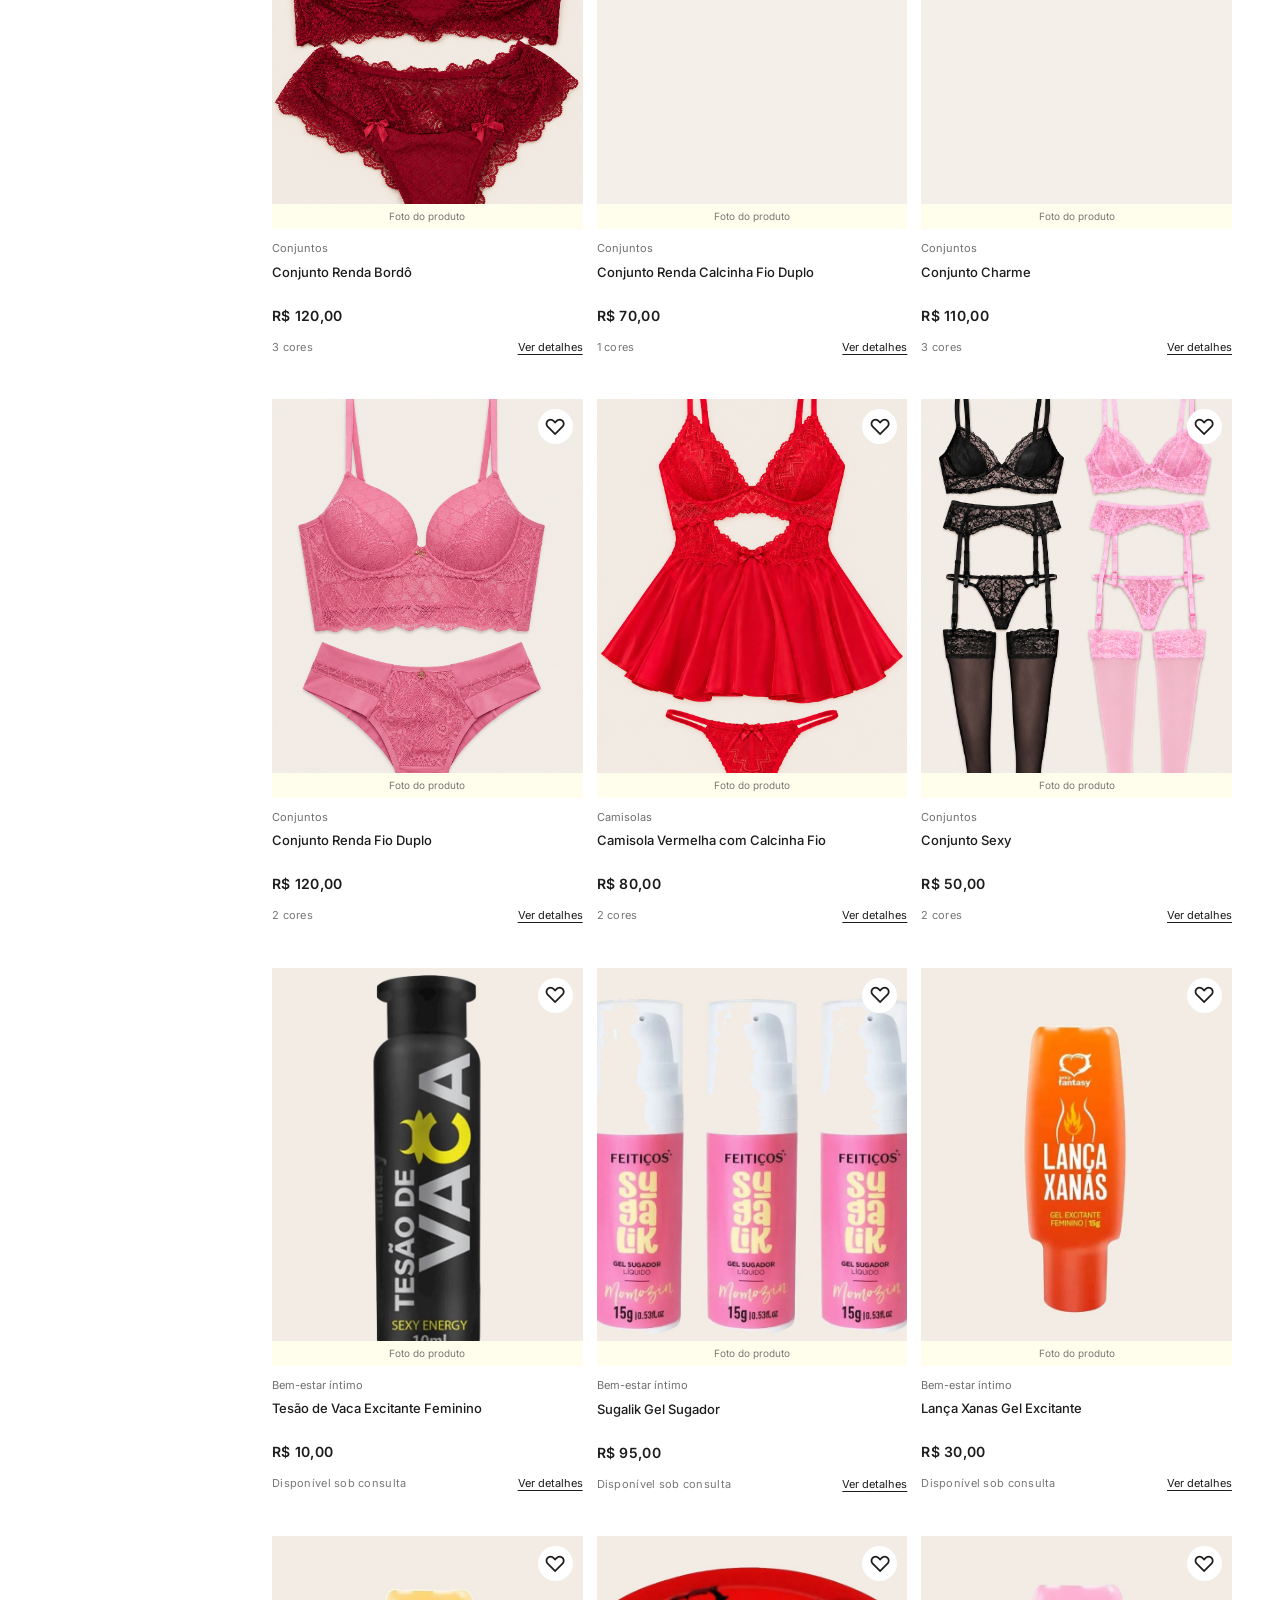
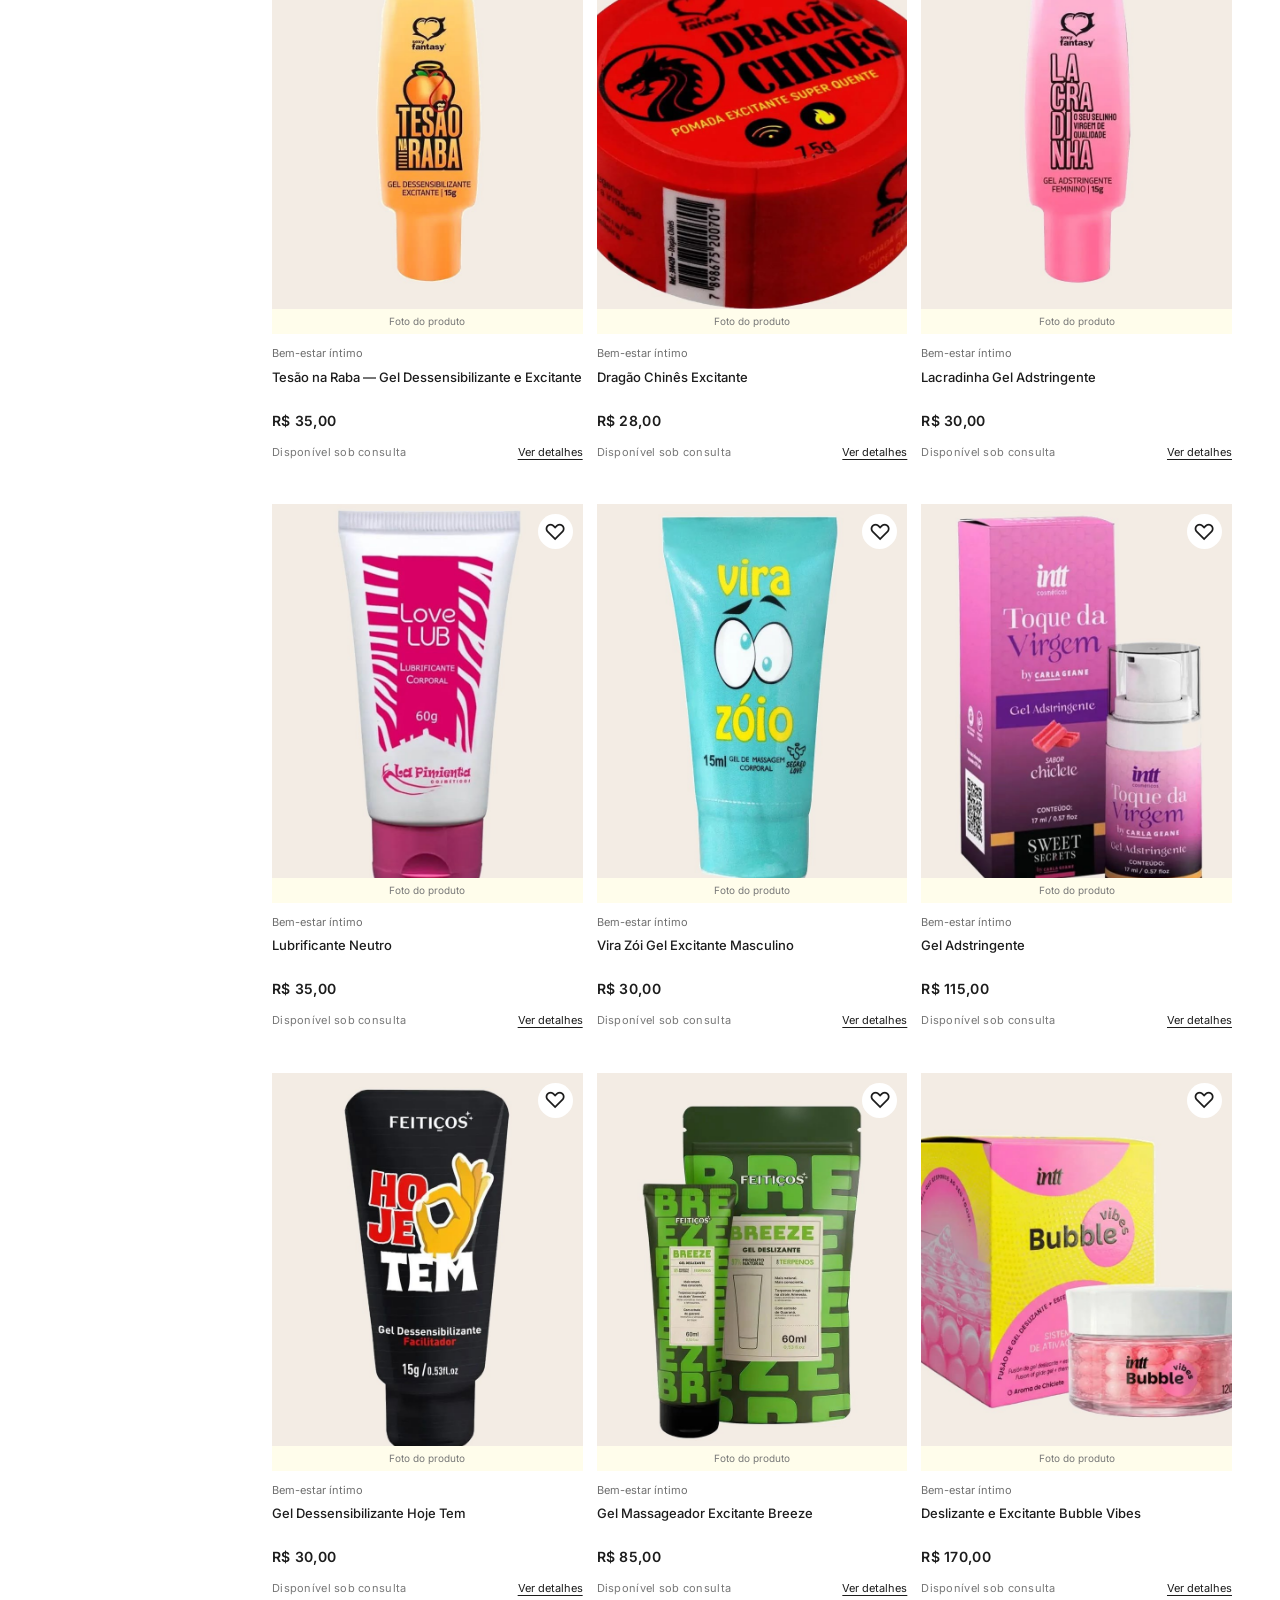
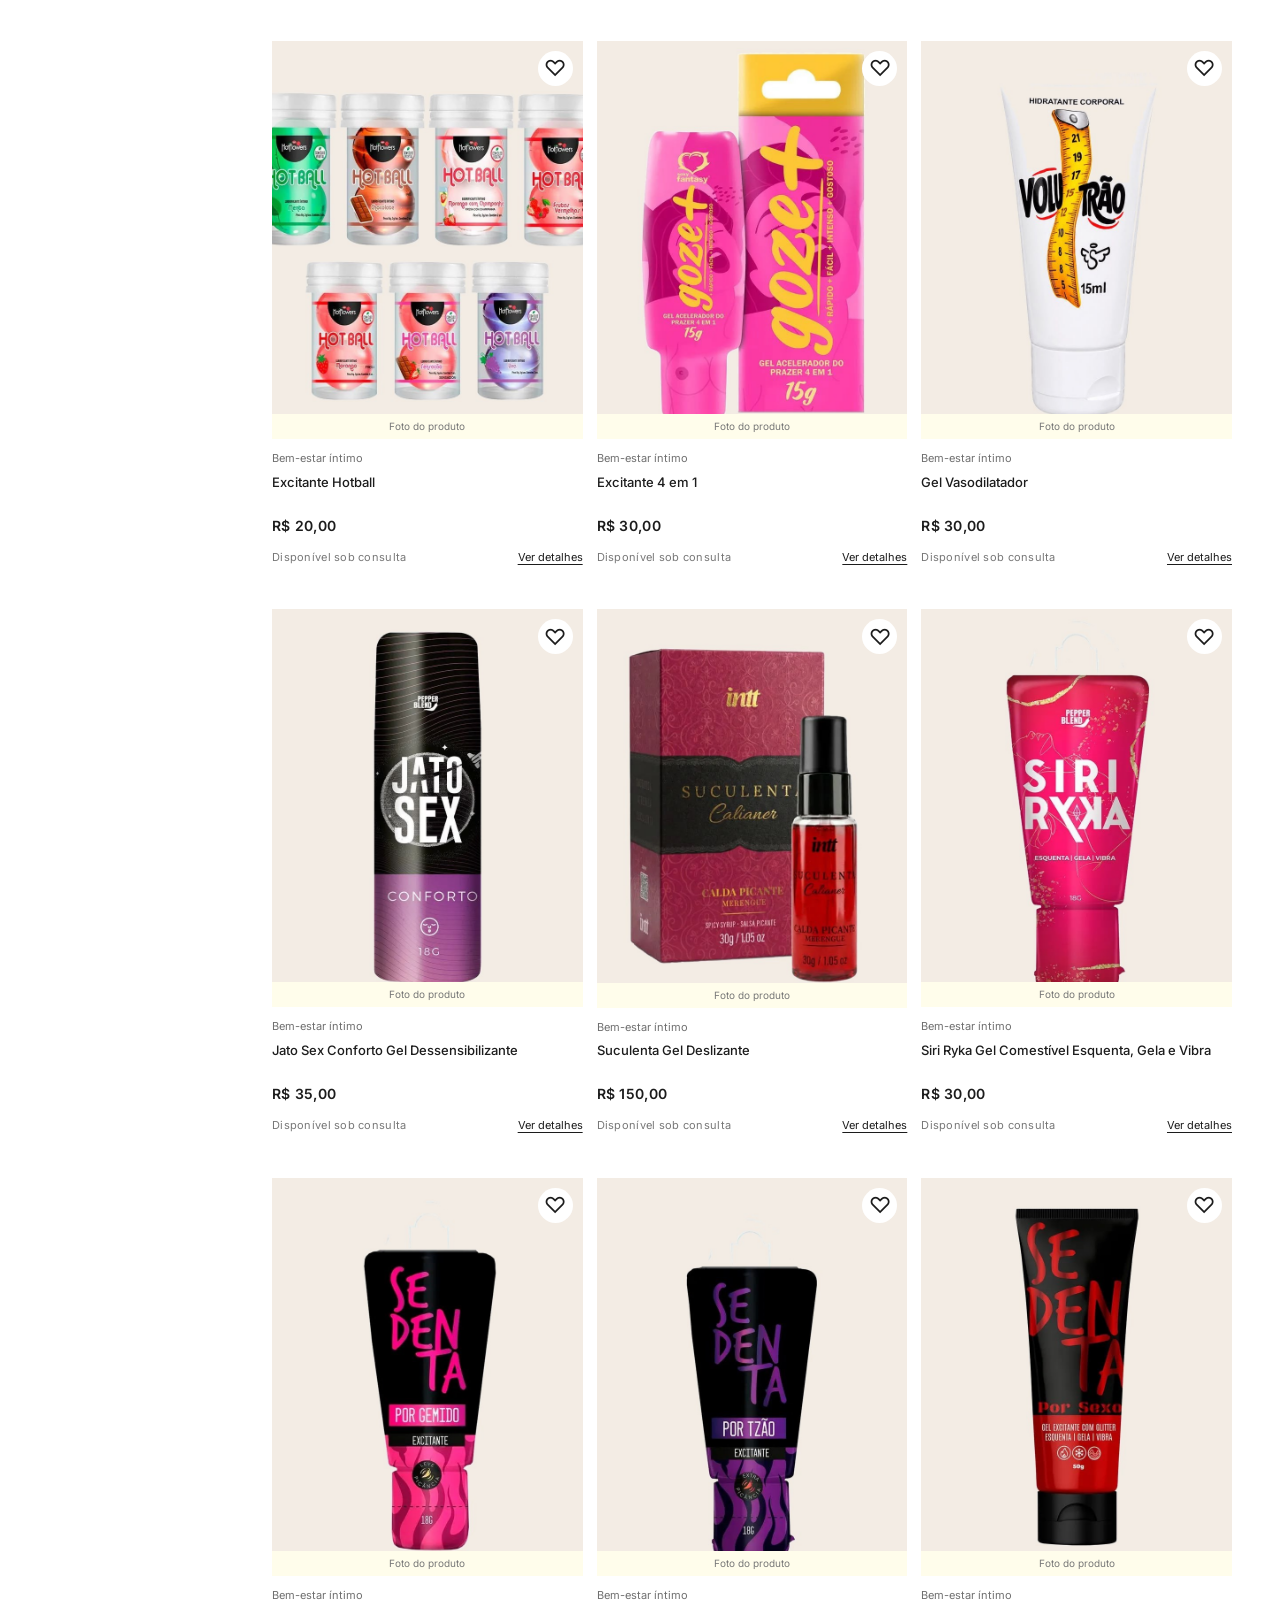
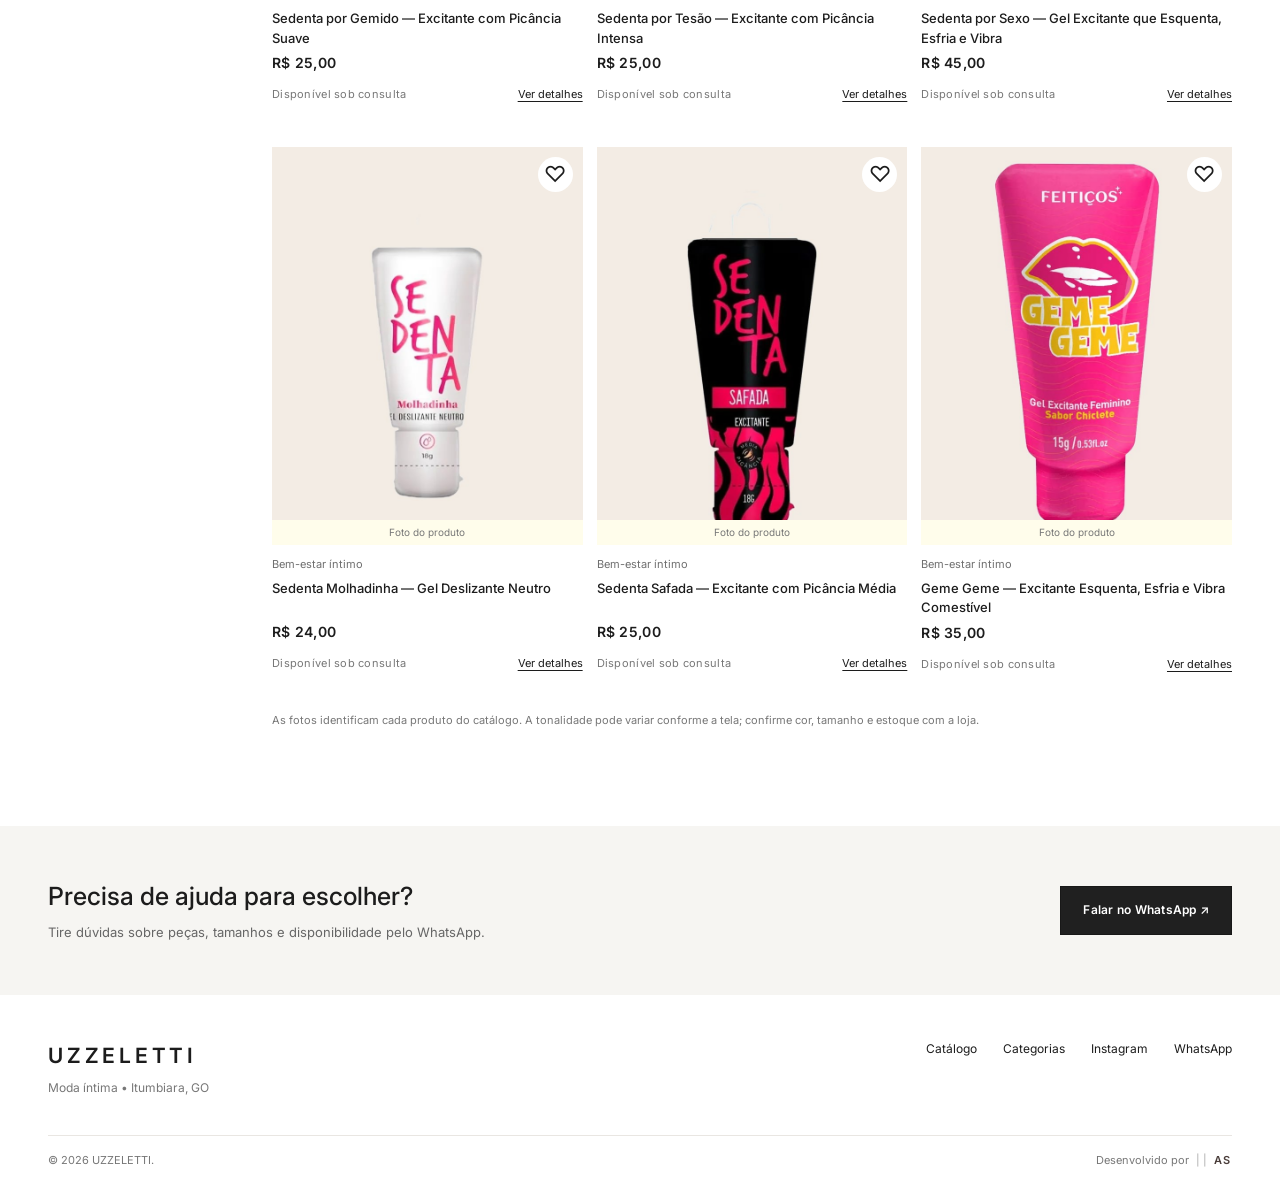
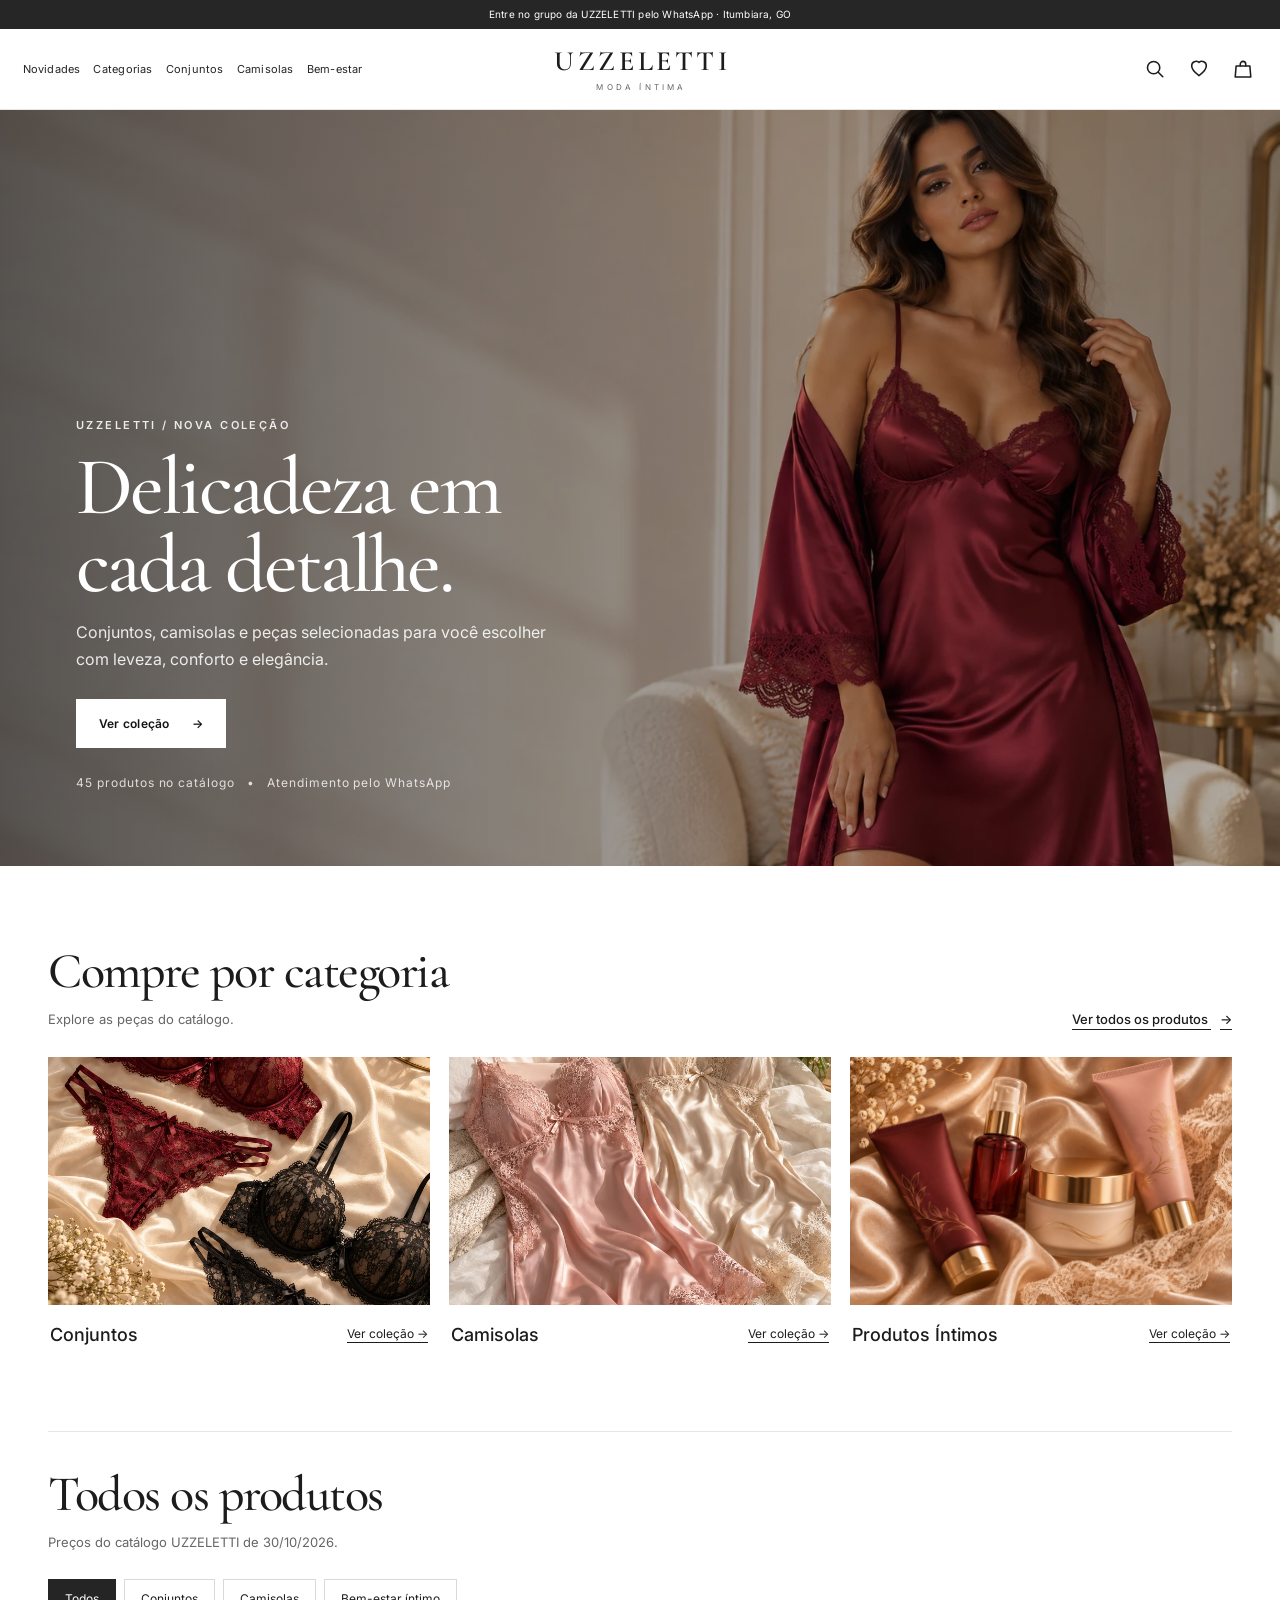
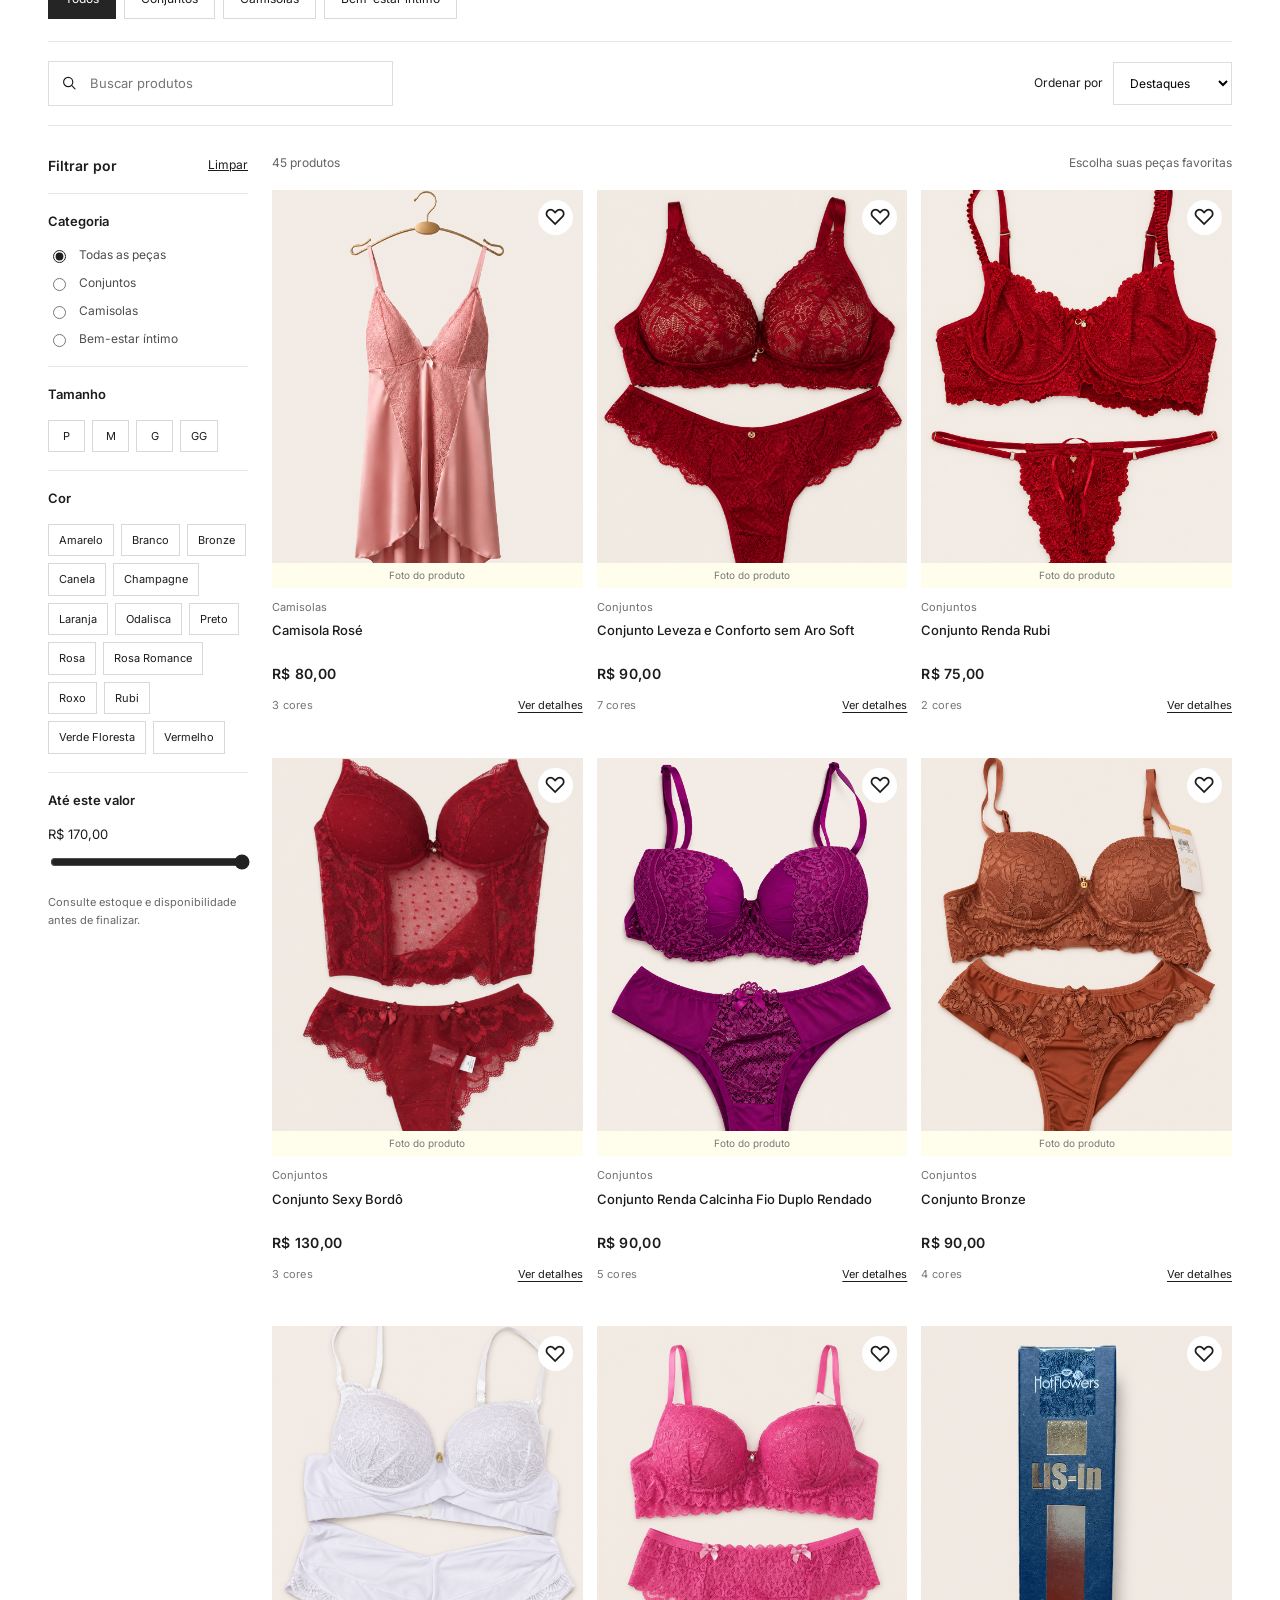
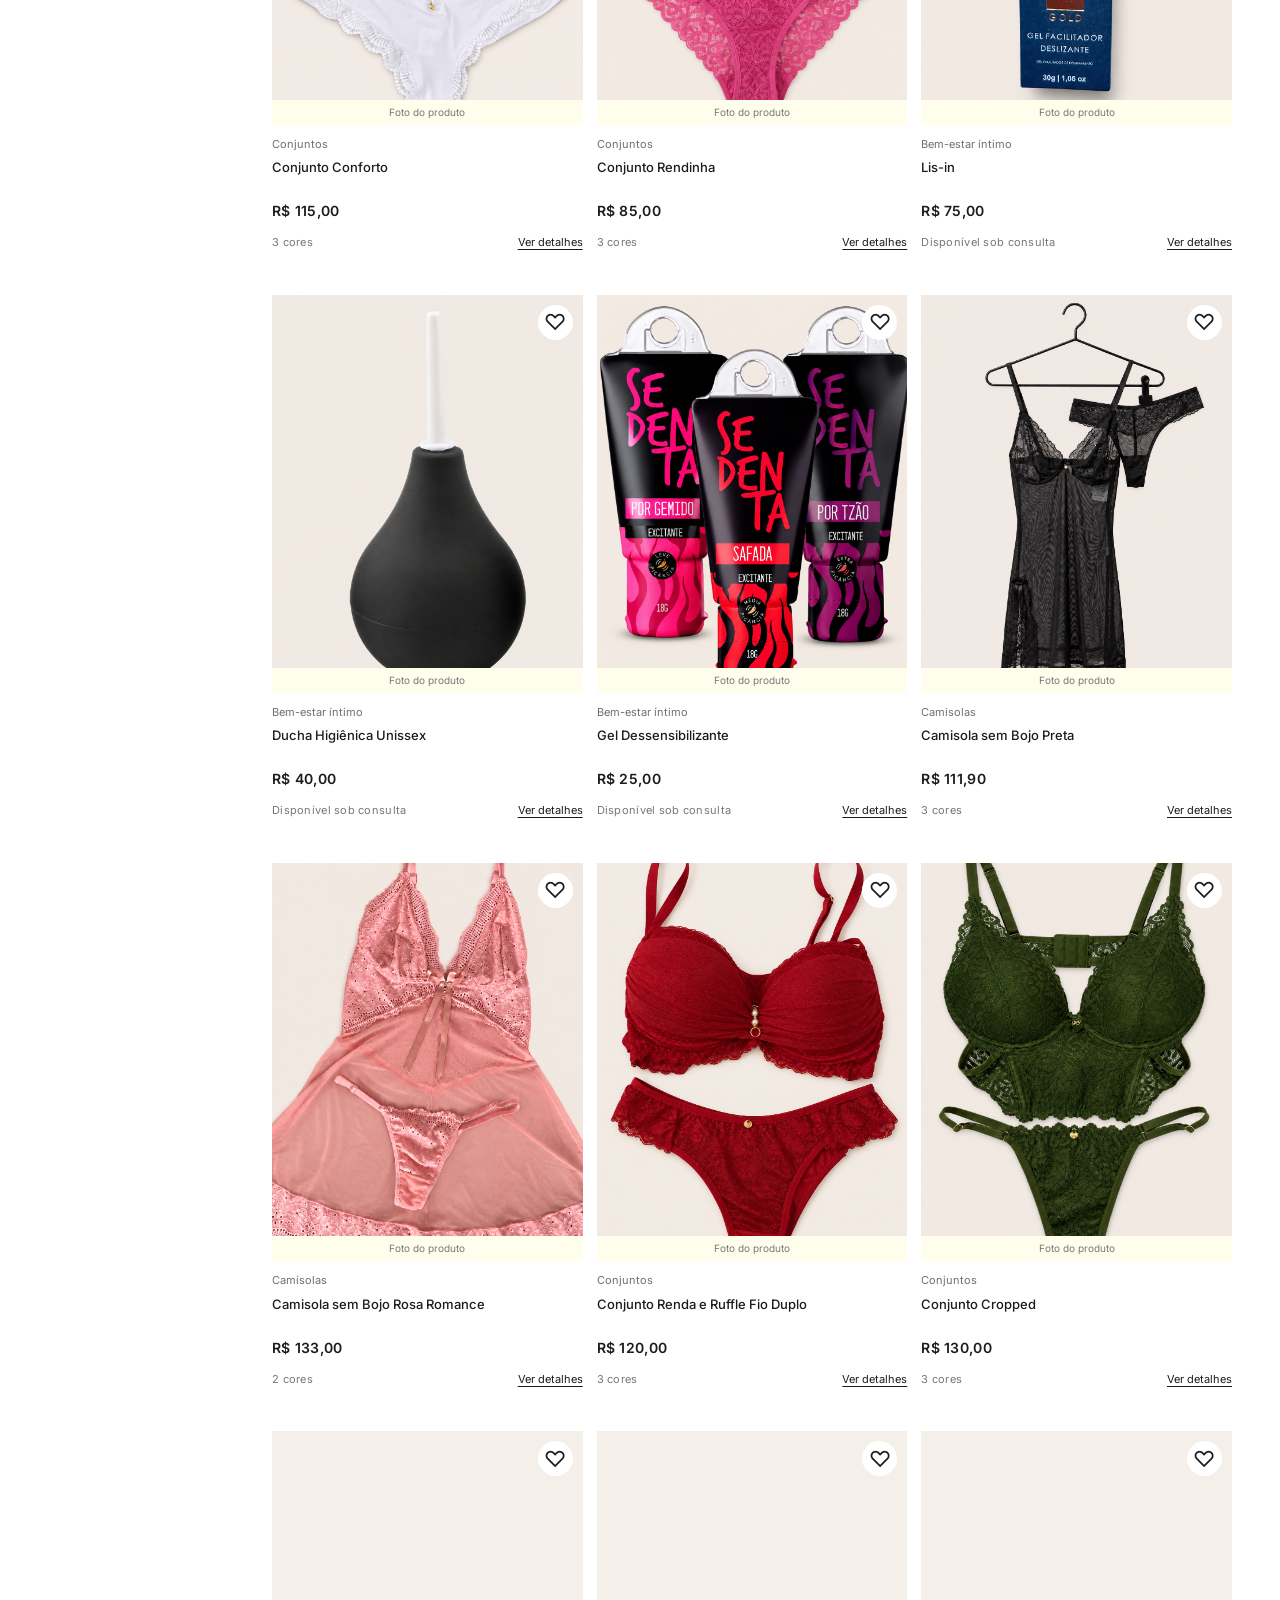
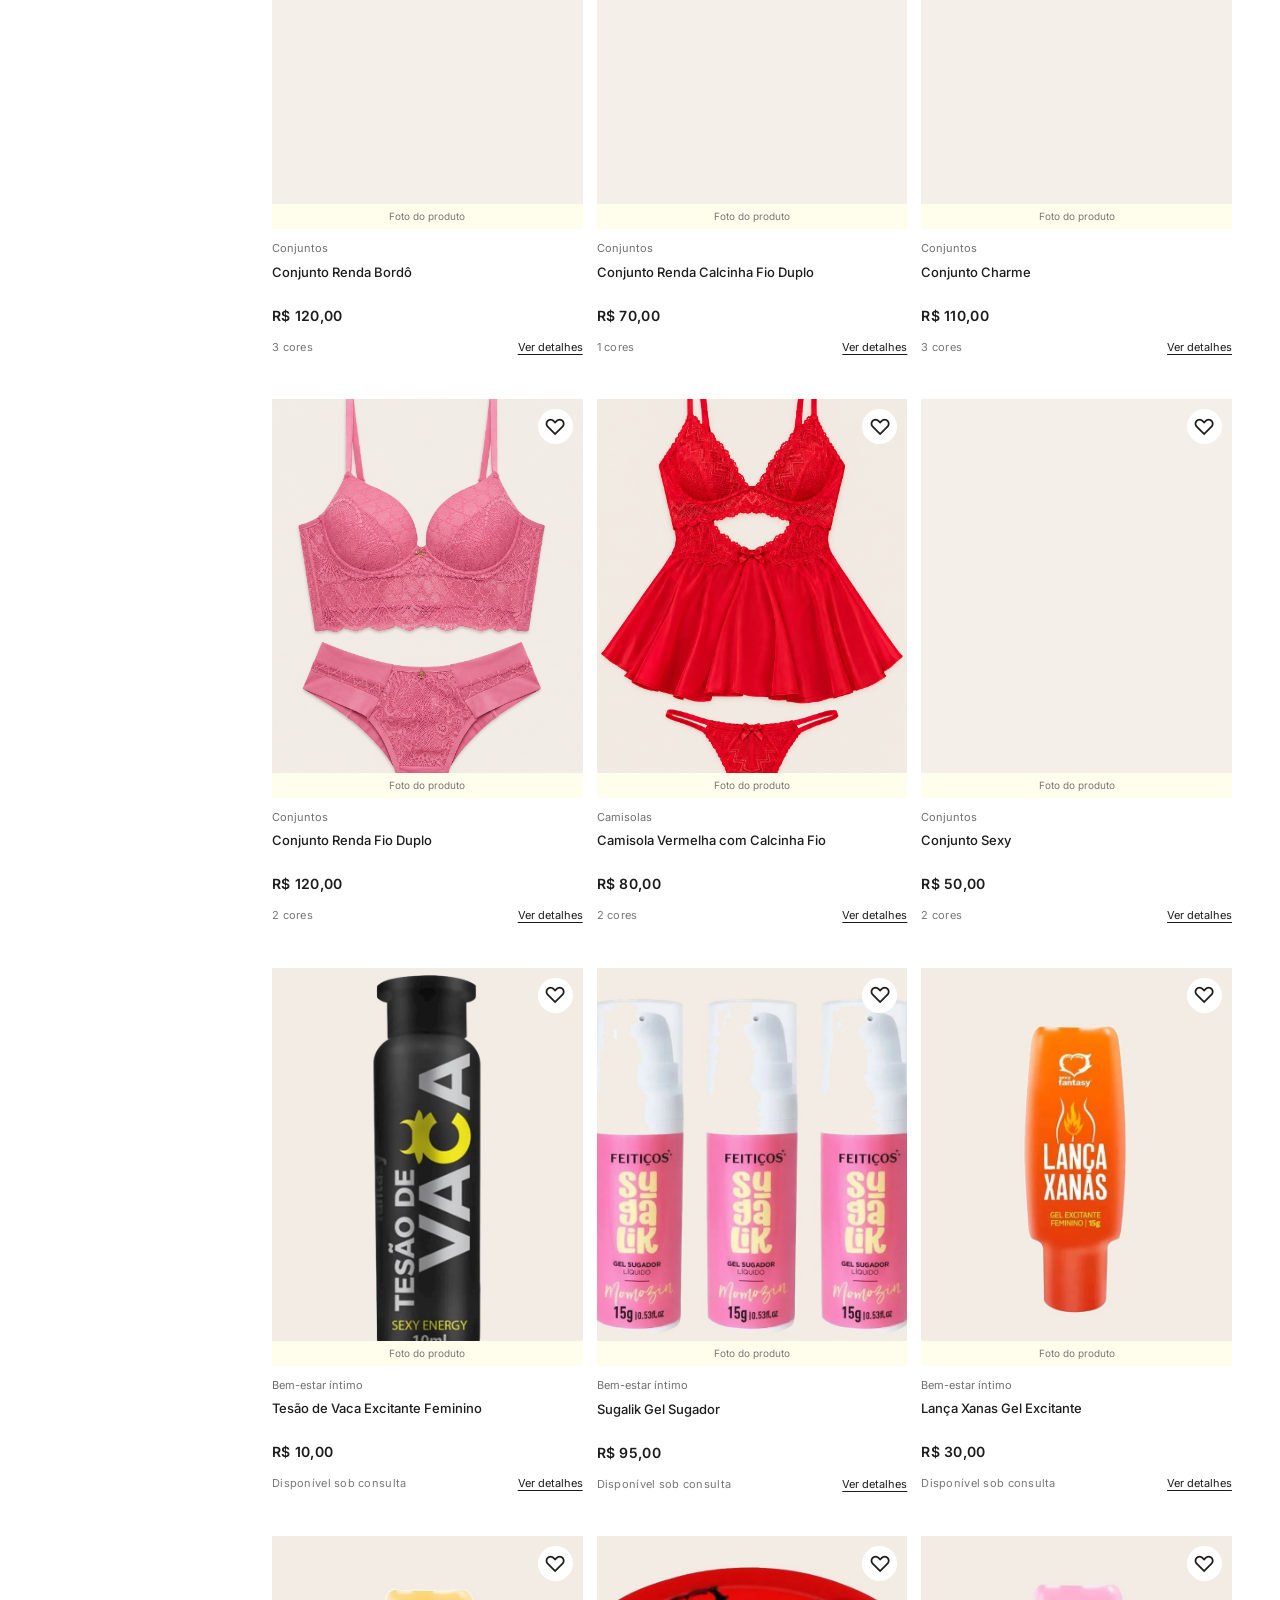
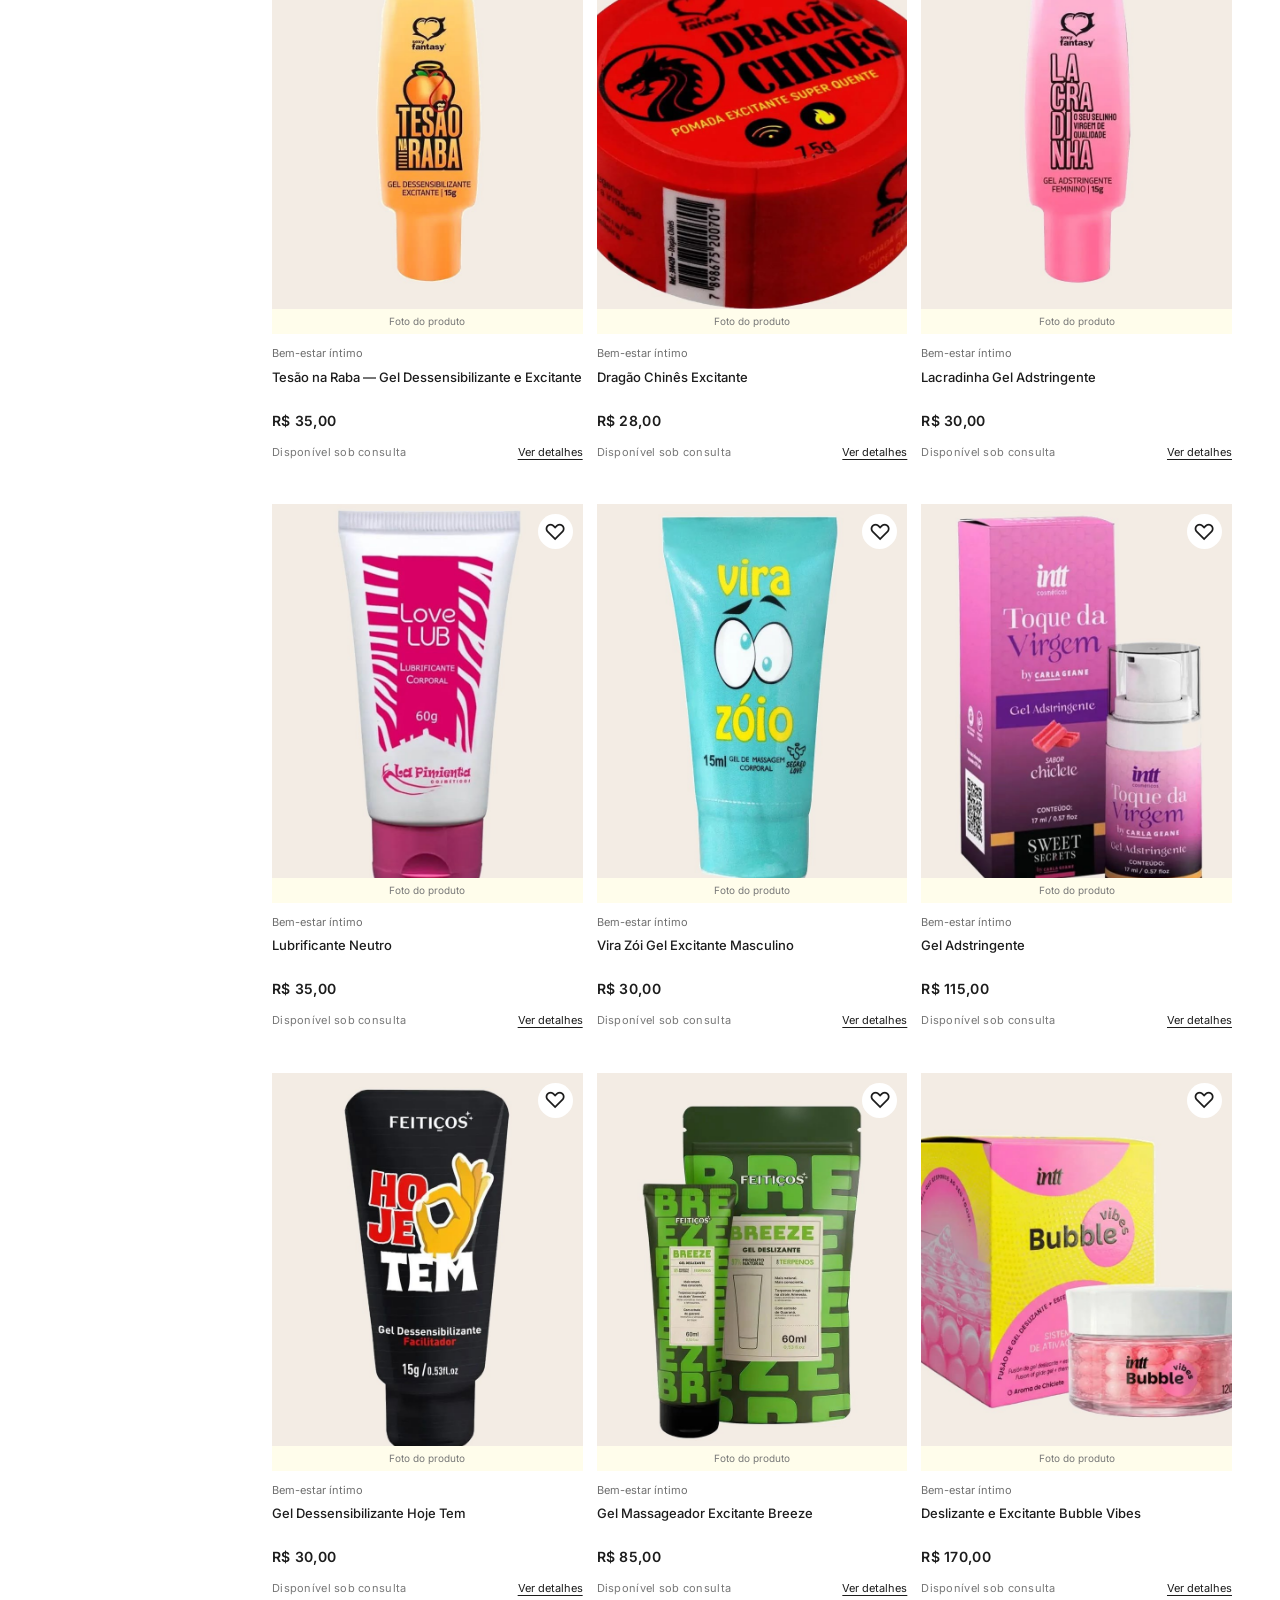
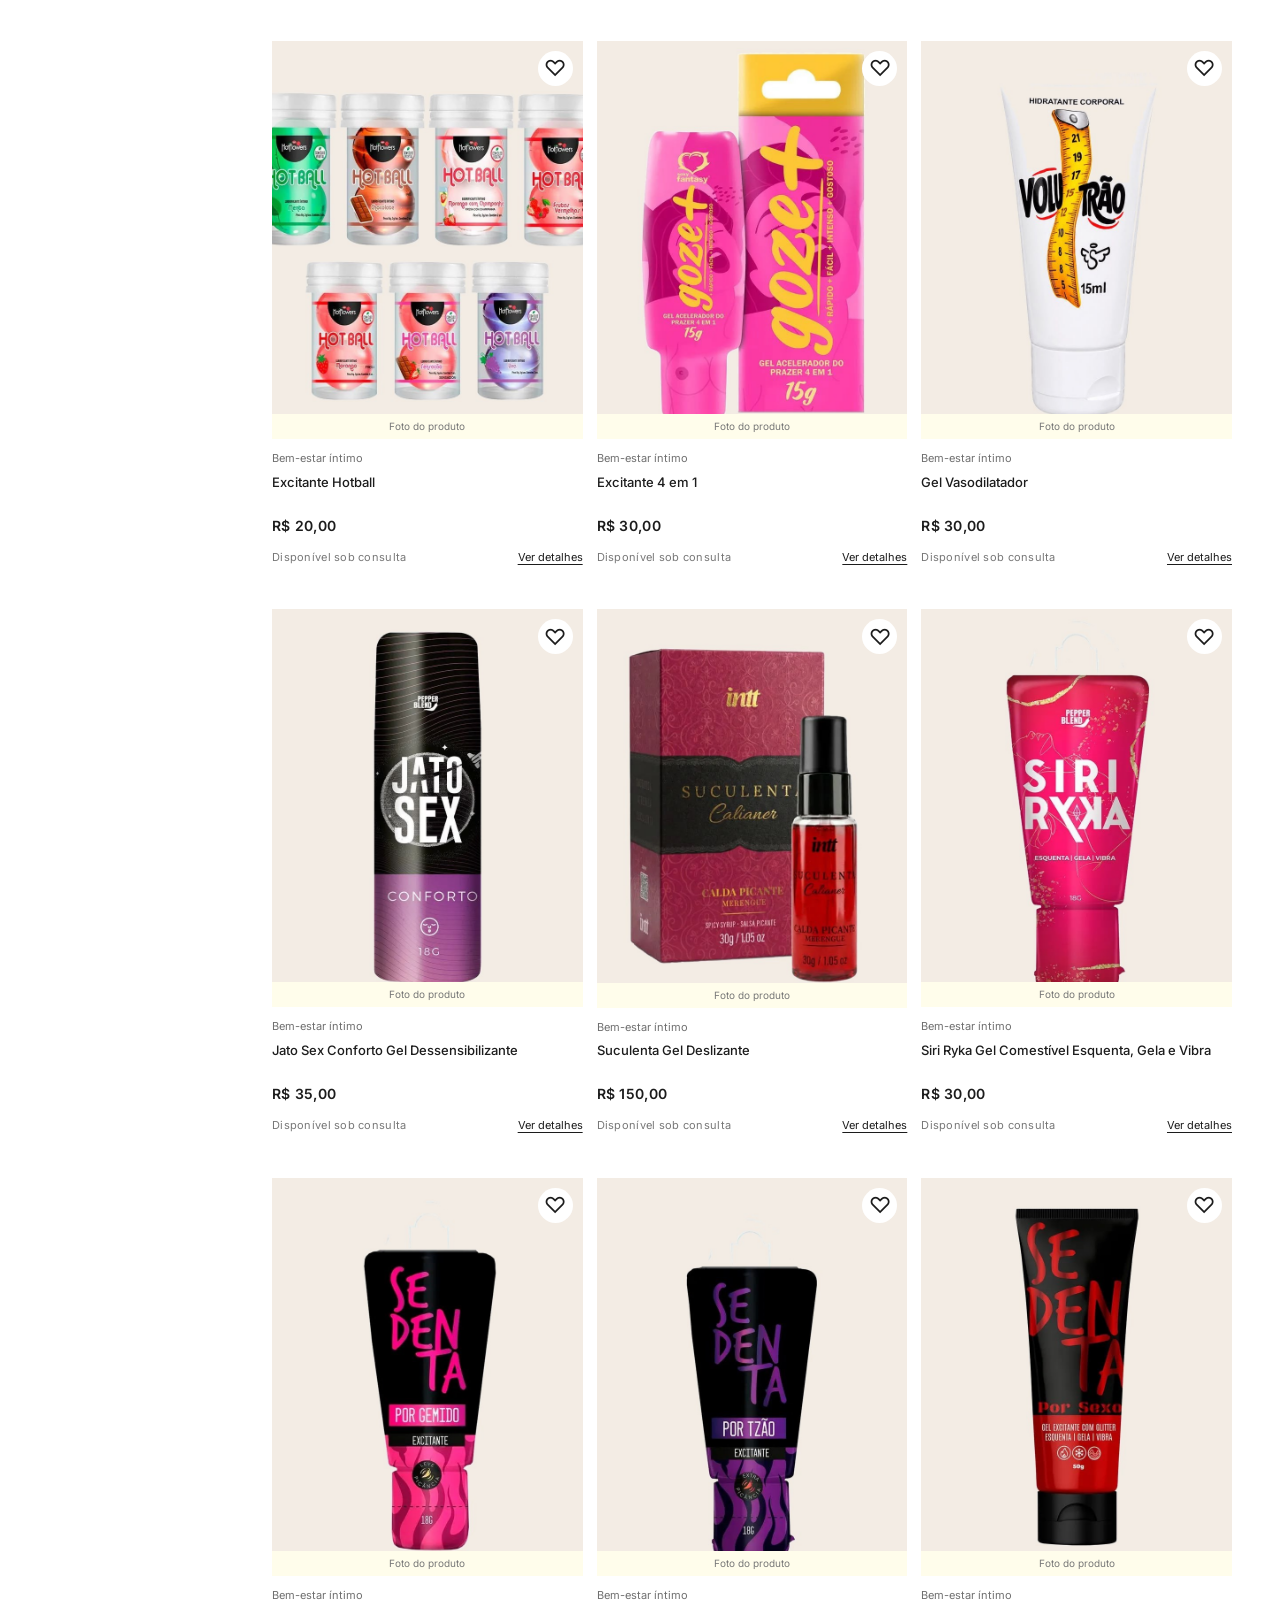
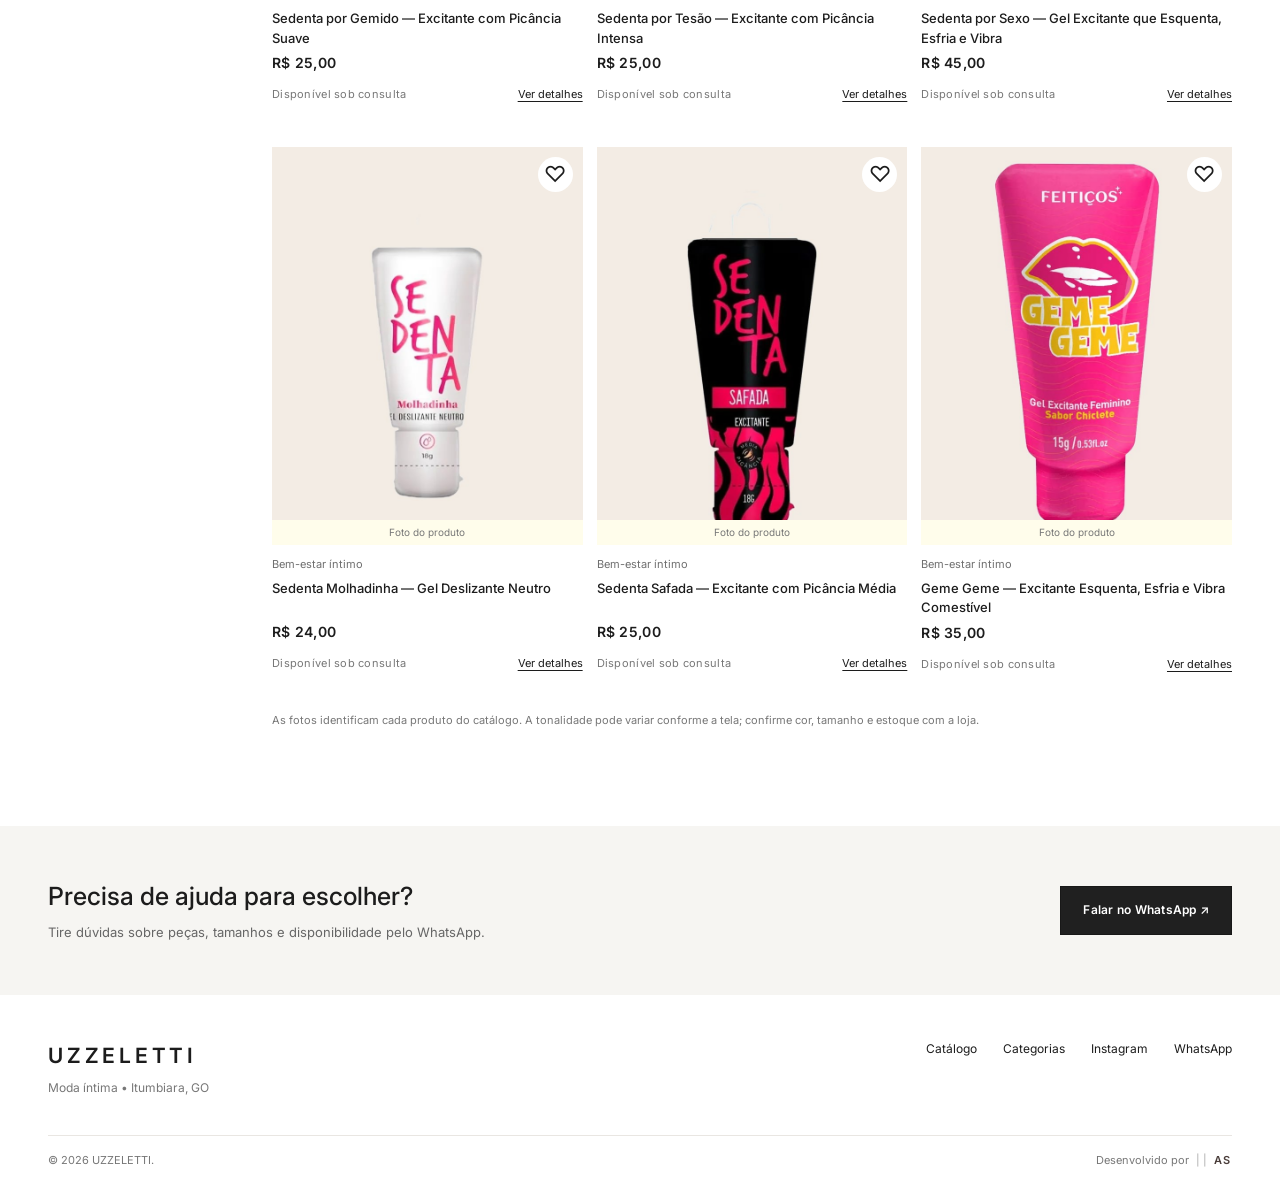
